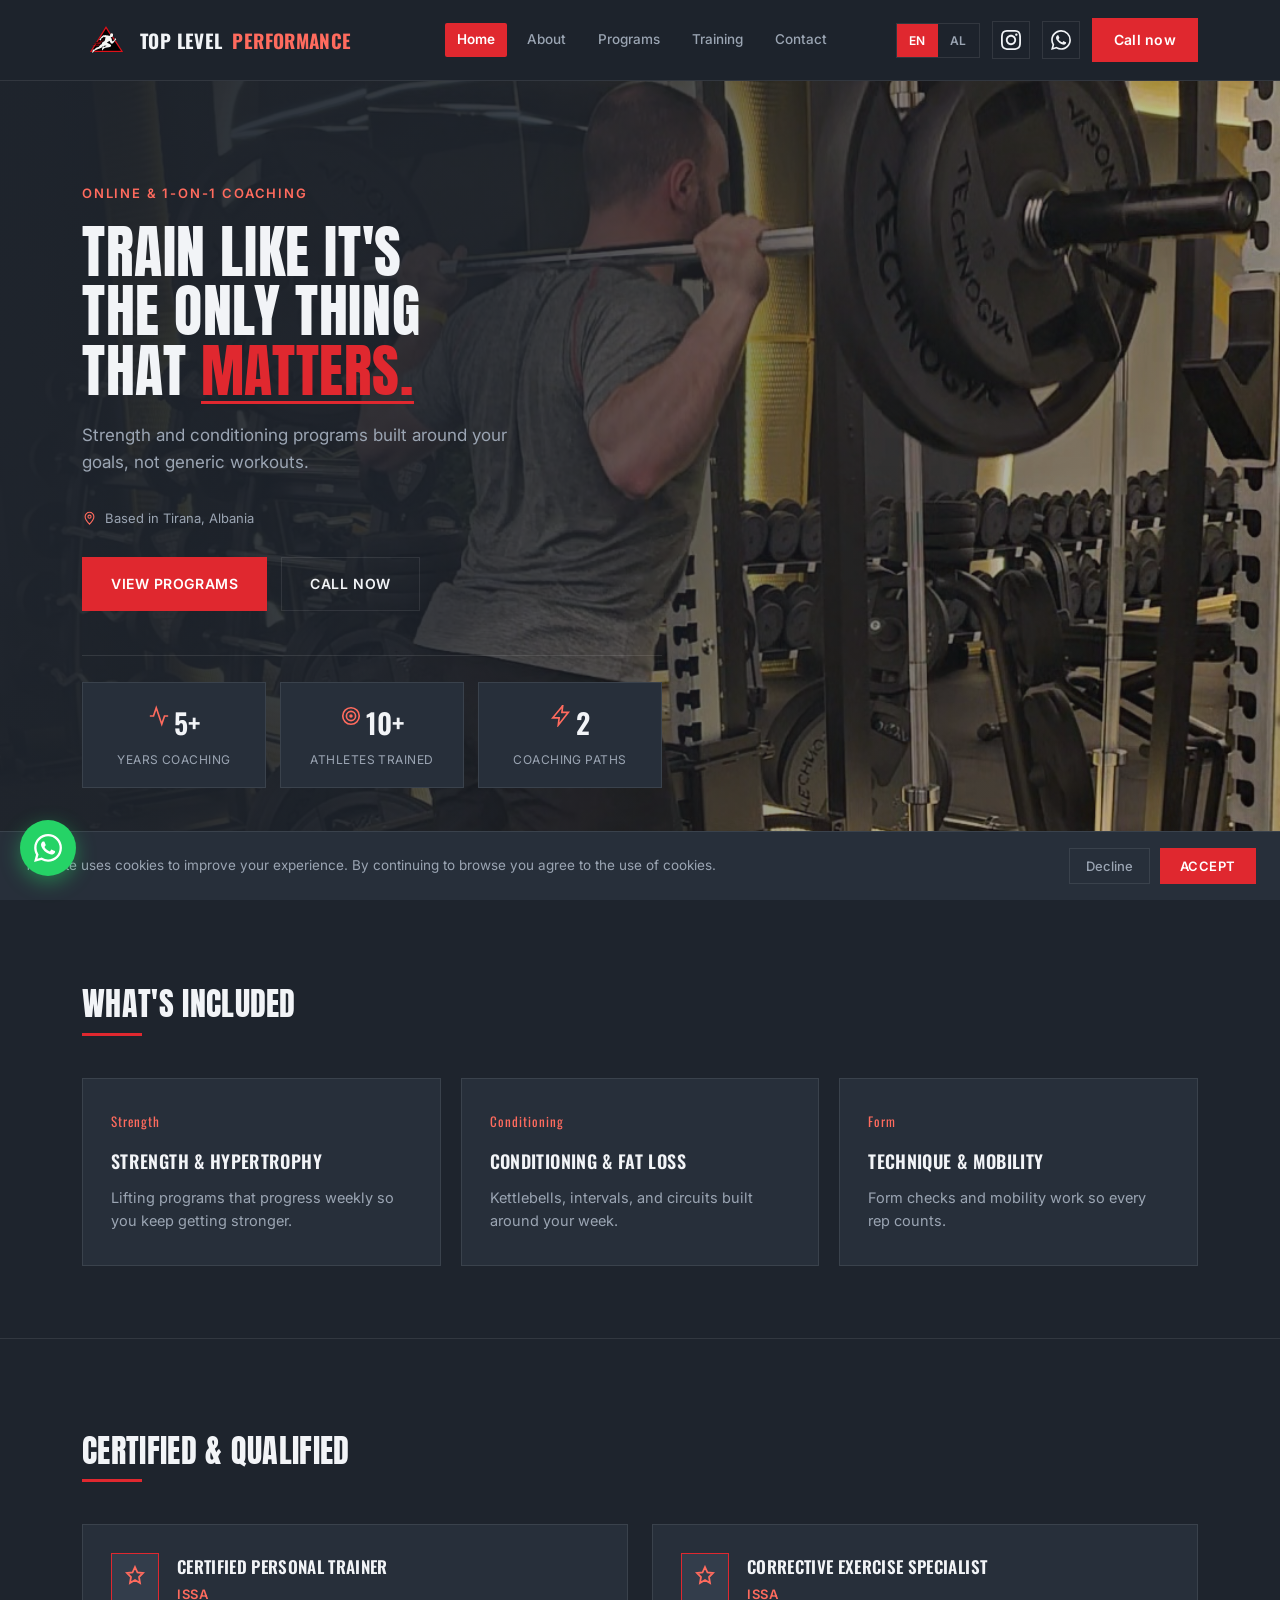
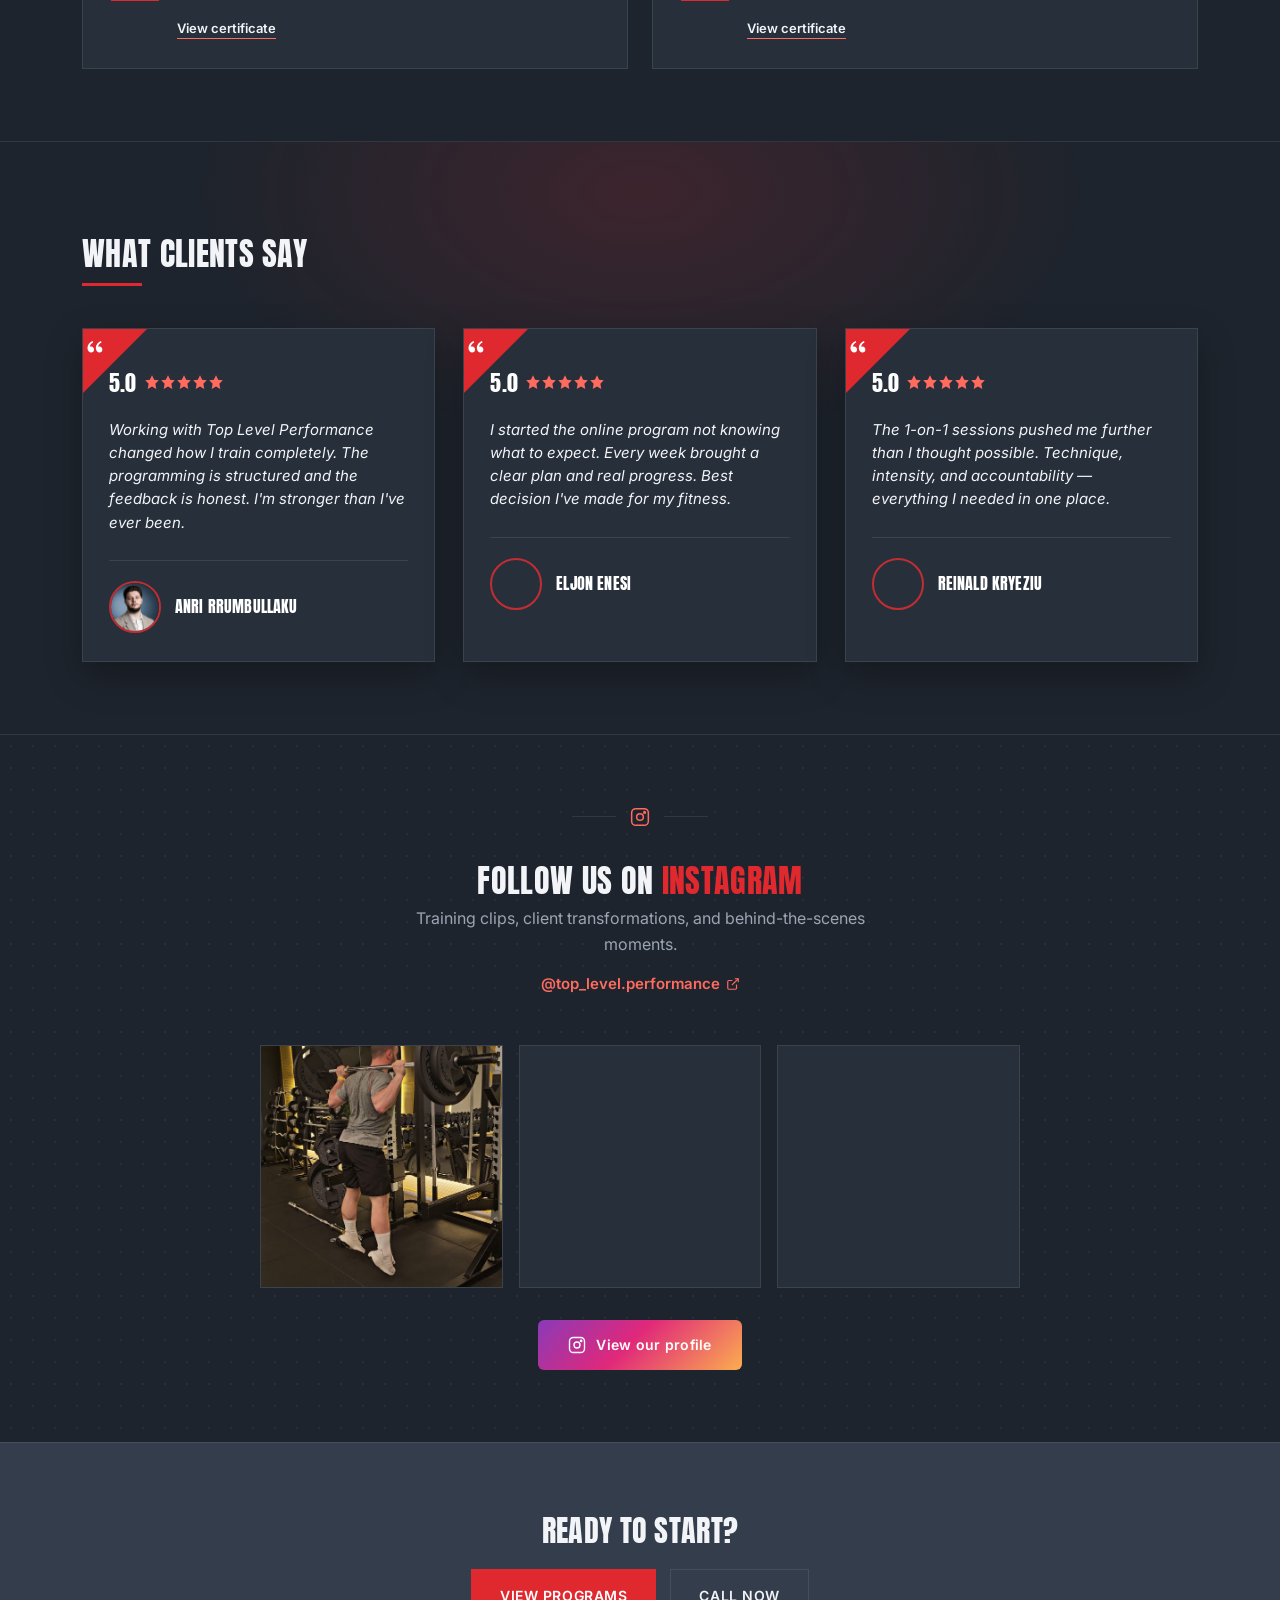
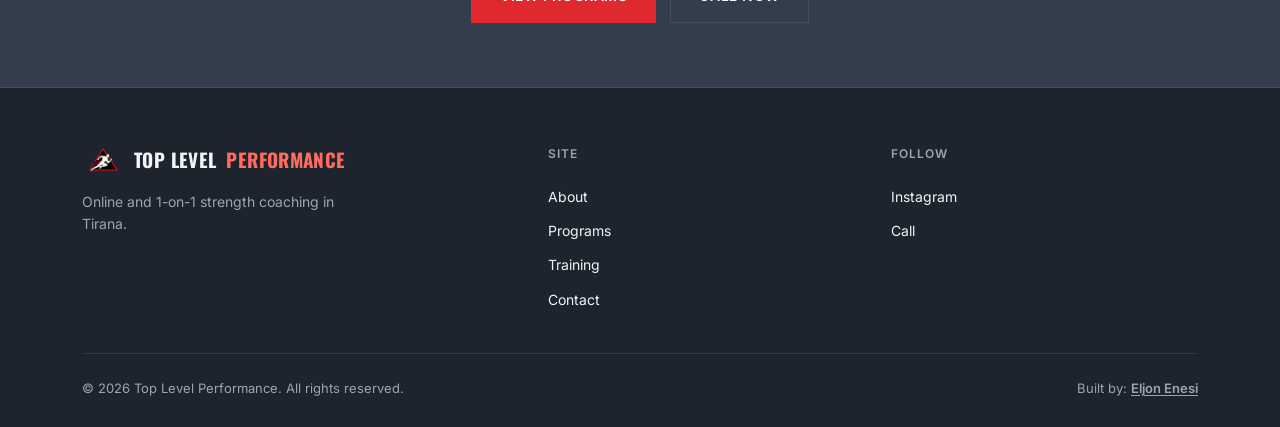
==== index.html @ ef824ea9 "Auto-update copyright year in footer" ====
<!DOCTYPE html>
<html lang="en">
<head>
<meta charset="UTF-8">
<meta name="viewport" content="width=device-width, initial-scale=1.0">
<meta name="theme-color" content="#1E242D">
  <meta name="description" content="Strength and conditioning coaching in Tirana, Albania. Online program from €25/month or 1-on-1 sessions in person.">
  <meta property="og:type" content="website">
  <meta property="og:url" content="https://eljonenesi123.github.io/TopLevelPerformance/">
  <meta property="og:title" content="Top Level Performance | Online & 1-on-1 Coaching — Tirana">
  <meta property="og:description" content="Strength and conditioning coaching in Tirana, Albania. Online program from €25/month or 1-on-1 sessions in person.">
  <meta property="og:image" content="https://eljonenesi123.github.io/TopLevelPerformance/assets/jearti1.jpg">
  <meta property="og:image:width" content="1200">
  <meta property="og:image:height" content="630">
  <meta property="og:site_name" content="Top Level Performance">
  <meta name="twitter:card" content="summary_large_image">
  <meta name="twitter:title" content="Top Level Performance | Online & 1-on-1 Coaching — Tirana">
  <meta name="twitter:description" content="Strength and conditioning coaching in Tirana, Albania. Online program from €25/month or 1-on-1 sessions in person.">
  <meta name="twitter:image" content="https://eljonenesi123.github.io/TopLevelPerformance/assets/jearti1.jpg">
  <link rel="icon" type="image/x-icon" href="assets/favicon.ico">
  <link rel="icon" type="image/png" sizes="32x32" href="assets/favicon-32.png">
  <link rel="icon" type="image/png" sizes="16x16" href="assets/favicon-16.png">
  <link rel="apple-touch-icon" sizes="180x180" href="assets/favicon-180.png">
<link rel="canonical" href="https://eljonenesi123.github.io/TopLevelPerformance/">
<title>Top Level Performance | Online & 1-on-1 Coaching</title>
<link rel="preconnect" href="https://fonts.googleapis.com">
<link rel="preconnect" href="https://fonts.gstatic.com" crossorigin>
<link href="https://fonts.googleapis.com/css2?family=Anton&family=Oswald:wght@400;500;600;700&family=Inter:wght@400;500;600;700&display=swap" rel="stylesheet">
<link rel="stylesheet" href="style.css">
<script type="application/ld+json">
{
  "@context": "https://schema.org",
  "@type": "ProfessionalService",
  "name": "Top Level Performance",
  "image": "https://eljonenesi123.github.io/TopLevelPerformance/assets/logo.png",
  "url": "https://eljonenesi123.github.io/TopLevelPerformance/",
  "telephone": "+355685999779",
  "priceRange": "€€",
  "address": {
    "@type": "PostalAddress",
    "addressLocality": "Tirana",
    "addressCountry": "AL"
  },
  "founder": {
    "@type": "Person",
    "name": "Jeart Kumi",
    "jobTitle": "Certified Personal Trainer"
  },
  "sameAs": [
    "https://www.instagram.com/top_level.performance"
  ]
}
</script>

</head>
<body>

<header>
  <nav>
    <a href="index.html" class="logo"><img src="assets/logo.png" alt="Top Level Performance" class="logo-img" width="120" height="32" decoding="async">TOP LEVEL <span class="sub">PERFORMANCE</span></a>
    <div class="nav-links">
      <a href="index.html" class="active" data-i18n="nav_home">Home</a>
      <a href="about.html" data-i18n="nav_about">About</a>
      <a href="programs.html" data-i18n="nav_programs">Programs</a>
      <a href="training.html" data-i18n="nav_training">Training</a>
      <a href="contact.html" data-i18n="nav_contact">Contact</a>
    </div>
    <div class="nav-actions">
      <div class="lang-switch desktop-only">
        <button class="lang-btn" data-lang="en">EN</button>
        <button class="lang-btn" data-lang="sq">AL</button>
      </div>
      <a href="https://www.instagram.com/top_level.performance?igsh=MTBoMjdkOWFjMjdtZw==" class="icon-btn ig desktop-only" target="_blank" rel="noopener" aria-label="Instagram"><svg viewBox="0 0 24 24" fill="currentColor" width="20" height="20"><path d="M12 2.163c3.204 0 3.584.012 4.85.07 3.252.148 4.771 1.691 4.919 4.919.058 1.265.069 1.645.069 4.849 0 3.205-.012 3.584-.069 4.849-.149 3.225-1.664 4.771-4.919 4.919-1.266.058-1.644.07-4.85.07-3.204 0-3.584-.012-4.849-.07-3.26-.149-4.771-1.699-4.919-4.92-.058-1.265-.07-1.644-.07-4.849 0-3.204.013-3.583.07-4.849.149-3.227 1.664-4.771 4.919-4.919 1.266-.057 1.645-.069 4.849-.069zm0-2.163c-3.259 0-3.667.014-4.947.072-4.358.2-6.78 2.618-6.98 6.98-.059 1.281-.073 1.689-.073 4.948 0 3.259.014 3.668.072 4.948.2 4.358 2.618 6.78 6.98 6.98 1.281.058 1.689.072 4.948.072 3.259 0 3.668-.014 4.948-.072 4.354-.2 6.782-2.618 6.979-6.98.059-1.28.073-1.689.073-4.948 0-3.259-.014-3.667-.072-4.947-.196-4.354-2.617-6.78-6.979-6.98-1.281-.059-1.69-.073-4.949-.073zm0 5.838c-3.403 0-6.162 2.759-6.162 6.162s2.759 6.163 6.162 6.163 6.162-2.759 6.162-6.163c0-3.403-2.759-6.162-6.162-6.162zm0 10.162c-2.209 0-4-1.79-4-4 0-2.209 1.791-4 4-4s4 1.791 4 4c0 2.21-1.791 4-4 4zm6.406-11.845c-.796 0-1.441.645-1.441 1.44s.645 1.44 1.441 1.44c.795 0 1.439-.645 1.439-1.44s-.644-1.44-1.439-1.44z"/></svg></a>
      <a href="https://wa.me/355685999779" class="icon-btn wa desktop-only" target="_blank" rel="noopener" aria-label="WhatsApp"><svg viewBox="0 0 24 24" fill="currentColor" width="20" height="20"><path d="M17.472 14.382c-.297-.149-1.758-.867-2.03-.967-.273-.099-.471-.148-.67.15-.197.297-.767.966-.94 1.164-.173.199-.347.223-.644.075-.297-.15-1.255-.463-2.39-1.475-.883-.788-1.48-1.761-1.653-2.059-.173-.297-.018-.458.13-.606.134-.133.298-.347.446-.52.149-.174.198-.298.298-.497.099-.198.05-.371-.025-.52-.075-.149-.669-1.612-.916-2.207-.242-.579-.487-.5-.669-.51-.173-.008-.371-.01-.57-.01-.198 0-.52.074-.792.372-.272.297-1.04 1.016-1.04 2.479 0 1.462 1.065 2.875 1.213 3.074.149.198 2.096 3.2 5.077 4.487.709.306 1.262.489 1.694.625.712.227 1.36.195 1.871.118.571-.085 1.758-.719 2.006-1.413.248-.694.248-1.289.173-1.413-.074-.124-.272-.198-.57-.347m-5.421 7.403h-.004a9.87 9.87 0 01-5.031-1.378l-.361-.214-3.741.982.998-3.648-.235-.374a9.86 9.86 0 01-1.51-5.26c.001-5.45 4.436-9.884 9.888-9.884 2.64 0 5.122 1.03 6.988 2.898a9.825 9.825 0 012.893 6.994c-.003 5.45-4.437 9.884-9.885 9.884m8.413-18.297A11.815 11.815 0 0012.05 0C5.495 0 .16 5.335.157 11.892c0 2.096.547 4.142 1.588 5.945L.057 24l6.305-1.654a11.882 11.882 0 005.683 1.448h.005c6.554 0 11.89-5.335 11.893-11.893a11.821 11.821 0 00-3.48-8.413z"/></svg></a>
      <a href="tel:+355685999779" class="nav-cta desktop-only" data-i18n="nav_call">Call now</a>
    </div>
    <button class="nav-toggle" aria-label="Open menu"><span></span></button>
  </nav>
  <div class="mobile-menu">
    <a href="index.html" data-i18n="nav_home">Home</a>
    <a href="about.html" data-i18n="nav_about">About</a>
    <a href="programs.html" data-i18n="nav_programs">Programs</a>
    <a href="training.html" data-i18n="nav_training">Training</a>
    <a href="contact.html" data-i18n="nav_contact">Contact</a>
    <div class="lang-switch">
      <button class="lang-btn" data-lang="en">EN</button>
      <button class="lang-btn" data-lang="sq">AL</button>
    </div>
    <div class="icon-row">
      <a href="https://www.instagram.com/top_level.performance?igsh=MTBoMjdkOWFjMjdtZw==" class="icon-btn ig" target="_blank" rel="noopener" aria-label="Instagram"><svg viewBox="0 0 24 24" fill="currentColor" width="20" height="20"><path d="M12 2.163c3.204 0 3.584.012 4.85.07 3.252.148 4.771 1.691 4.919 4.919.058 1.265.069 1.645.069 4.849 0 3.205-.012 3.584-.069 4.849-.149 3.225-1.664 4.771-4.919 4.919-1.266.058-1.644.07-4.85.07-3.204 0-3.584-.012-4.849-.07-3.26-.149-4.771-1.699-4.919-4.92-.058-1.265-.07-1.644-.07-4.849 0-3.204.013-3.583.07-4.849.149-3.227 1.664-4.771 4.919-4.919 1.266-.057 1.645-.069 4.849-.069zm0-2.163c-3.259 0-3.667.014-4.947.072-4.358.2-6.78 2.618-6.98 6.98-.059 1.281-.073 1.689-.073 4.948 0 3.259.014 3.668.072 4.948.2 4.358 2.618 6.78 6.98 6.98 1.281.058 1.689.072 4.948.072 3.259 0 3.668-.014 4.948-.072 4.354-.2 6.782-2.618 6.979-6.98.059-1.28.073-1.689.073-4.948 0-3.259-.014-3.667-.072-4.947-.196-4.354-2.617-6.78-6.979-6.98-1.281-.059-1.69-.073-4.949-.073zm0 5.838c-3.403 0-6.162 2.759-6.162 6.162s2.759 6.163 6.162 6.163 6.162-2.759 6.162-6.163c0-3.403-2.759-6.162-6.162-6.162zm0 10.162c-2.209 0-4-1.79-4-4 0-2.209 1.791-4 4-4s4 1.791 4 4c0 2.21-1.791 4-4 4zm6.406-11.845c-.796 0-1.441.645-1.441 1.44s.645 1.44 1.441 1.44c.795 0 1.439-.645 1.439-1.44s-.644-1.44-1.439-1.44z"/></svg></a>
      <a href="https://wa.me/355685999779" class="icon-btn wa" target="_blank" rel="noopener" aria-label="WhatsApp"><svg viewBox="0 0 24 24" fill="currentColor" width="20" height="20"><path d="M17.472 14.382c-.297-.149-1.758-.867-2.03-.967-.273-.099-.471-.148-.67.15-.197.297-.767.966-.94 1.164-.173.199-.347.223-.644.075-.297-.15-1.255-.463-2.39-1.475-.883-.788-1.48-1.761-1.653-2.059-.173-.297-.018-.458.13-.606.134-.133.298-.347.446-.52.149-.174.198-.298.298-.497.099-.198.05-.371-.025-.52-.075-.149-.669-1.612-.916-2.207-.242-.579-.487-.5-.669-.51-.173-.008-.371-.01-.57-.01-.198 0-.52.074-.792.372-.272.297-1.04 1.016-1.04 2.479 0 1.462 1.065 2.875 1.213 3.074.149.198 2.096 3.2 5.077 4.487.709.306 1.262.489 1.694.625.712.227 1.36.195 1.871.118.571-.085 1.758-.719 2.006-1.413.248-.694.248-1.289.173-1.413-.074-.124-.272-.198-.57-.347m-5.421 7.403h-.004a9.87 9.87 0 01-5.031-1.378l-.361-.214-3.741.982.998-3.648-.235-.374a9.86 9.86 0 01-1.51-5.26c.001-5.45 4.436-9.884 9.888-9.884 2.64 0 5.122 1.03 6.988 2.898a9.825 9.825 0 012.893 6.994c-.003 5.45-4.437 9.884-9.885 9.884m8.413-18.297A11.815 11.815 0 0012.05 0C5.495 0 .16 5.335.157 11.892c0 2.096.547 4.142 1.588 5.945L.057 24l6.305-1.654a11.882 11.882 0 005.683 1.448h.005c6.554 0 11.89-5.335 11.893-11.893a11.821 11.821 0 00-3.48-8.413z"/></svg></a>
    </div>
    <a href="tel:+355685999779" class="nav-cta" data-i18n="nav_call">Call now</a>
  </div>
</header>

<section class="hero">
  <div class="hero-bg">
    <video class="hero-video active" muted playsinline webkit-playsinline="true" disablepictureinpicture disableremoteplayback preload="auto" poster="assets/jearti1.jpg" data-src="assets/ushtrim1.mp4" aria-hidden="true"></video>
    <video class="hero-video" muted playsinline webkit-playsinline="true" disablepictureinpicture disableremoteplayback preload="none" data-src="assets/ushtrim2.mp4" aria-hidden="true"></video>
    <video class="hero-video" muted playsinline webkit-playsinline="true" disablepictureinpicture disableremoteplayback preload="none" data-src="assets/ushtrim3.mp4" aria-hidden="true"></video>
    <img src="assets/jearti1.jpg" alt="Trainer performing a back squat under the bar" class="hero-fallback" fetchpriority="high" decoding="async">
  </div>
  <div class="hero-grid">
    <div class="hero-copy">
      <span class="eyebrow" data-i18n="hero_eyebrow">Online & 1-on-1 coaching</span>
      <h1 data-i18n-html="hero_h1">Train like it's<br>the only thing<br>that <span class="accent" id="hero-accent">matters.</span></h1>
      <p data-i18n="hero_p">Strength and conditioning programs built around your goals, not generic workouts.</p>
      <div class="hero-location">
        <svg viewBox="0 0 24 24" fill="none" stroke="currentColor" stroke-width="1.8"><path d="M12 21s7-7.5 7-12a7 7 0 1 0-14 0c0 4.5 7 12 7 12z"/><circle cx="12" cy="9" r="2.5"/></svg>
        <span data-i18n="hero_location">Based in Tirana, Albania</span>
      </div>
      <div class="hero-actions">
        <a href="programs.html" class="btn-primary" data-i18n="btn_view_programs">View programs</a>
        <a href="tel:+355685999779" class="btn-ghost" data-i18n="btn_call_now">Call now</a>
      </div>
      <div class="hero-stats">
        <div>
          <svg class="stat-icon" viewBox="0 0 24 24" fill="none" stroke="currentColor" stroke-width="1.8"><polyline points="22 12 18 12 15 21 9 3 6 12 2 12"/></svg>
          <div class="stat-num" data-count="5" data-suffix="+">5+</div>
          <div class="stat-label" data-i18n="stat_years">Years coaching</div>
        </div>
        <div>
          <svg class="stat-icon" viewBox="0 0 24 24" fill="none" stroke="currentColor" stroke-width="1.8"><circle cx="12" cy="12" r="9"/><circle cx="12" cy="12" r="5"/><circle cx="12" cy="12" r="1"/></svg>
          <div class="stat-num" data-count="10" data-suffix="+">10+</div>
          <div class="stat-label" data-i18n="stat_athletes">Athletes trained</div>
        </div>
        <div>
          <svg class="stat-icon" viewBox="0 0 24 24" fill="none" stroke="currentColor" stroke-width="1.8"><path d="M13 2L3 14h7l-1 8 11-14h-7l1-8z"/></svg>
          <div class="stat-num" data-count="2" data-suffix="">2</div>
          <div class="stat-label" data-i18n="stat_paths">Coaching paths</div>
        </div>
      </div>
    </div>
  </div>
</section>

<section class="section border-top">
  <div class="wrap">
    <div class="section-head reveal">
      <h2 data-i18n="services_h2">What's included</h2>
    </div>
    <div class="services-grid reveal-stagger">
      <div class="service-card">
        <div class="service-index" data-i18n="svc1_index">Strength</div>
        <h3 data-i18n="svc1_h3">Strength &amp; hypertrophy</h3>
        <p data-i18n="svc1_p">Lifting programs that progress weekly so you keep getting stronger.</p>
      </div>
      <div class="service-card">
        <div class="service-index" data-i18n="svc2_index">Conditioning</div>
        <h3 data-i18n="svc2_h3">Conditioning &amp; fat loss</h3>
        <p data-i18n="svc2_p">Kettlebells, intervals, and circuits built around your week.</p>
      </div>
      <div class="service-card">
        <div class="service-index" data-i18n="svc3_index">Form</div>
        <h3 data-i18n="svc3_h3">Technique &amp; mobility</h3>
        <p data-i18n="svc3_p">Form checks and mobility work so every rep counts.</p>
      </div>
    </div>
  </div>
</section>

<section class="section border-top">
  <div class="wrap">
    <div class="section-head reveal">
      <h2 data-i18n="certs_h2">Certified &amp; qualified</h2>
    </div>
    <div class="certs-grid reveal-stagger">
      <div class="cert-card">
        <div class="cert-badge"><svg viewBox="0 0 24 24" fill="none" stroke="currentColor" stroke-width="1.8"><path d="M12 2l2.5 5.5L20 8l-4 4 1 6-5-3-5 3 1-6-4-4 5.5-.5L12 2z"/></svg></div>
        <div class="cert-body">
          <h3 data-i18n="cert1_h3">Certified Personal Trainer</h3>
          <div class="cert-issuer">ISSA</div>
          <a href="assets/certificates/certificate2.pdf" target="_blank" class="cert-link" data-i18n="cert_link">View certificate</a>
        </div>
      </div>
      <div class="cert-card">
        <div class="cert-badge"><svg viewBox="0 0 24 24" fill="none" stroke="currentColor" stroke-width="1.8"><path d="M12 2l2.5 5.5L20 8l-4 4 1 6-5-3-5 3 1-6-4-4 5.5-.5L12 2z"/></svg></div>
        <div class="cert-body">
          <h3 data-i18n="cert2_h3">Corrective Exercise Specialist</h3>
          <div class="cert-issuer">ISSA</div>
          <a href="assets/certificates/certificate1.pdf" target="_blank" class="cert-link" data-i18n="cert_link">View certificate</a>
        </div>
      </div>
    </div>
  </div>
</section>

<section class="section border-top testimonials-section">
  <div class="wrap">
    <div class="section-head reveal">
      <h2 data-i18n="testimonials_h2">What clients say</h2>
    </div>
    <div class="testimonials-grid reveal-stagger">
      <div class="testimonial-card">
        <div class="testimonial-ribbon"><svg viewBox="0 0 24 24" fill="currentColor"><path d="M4.583 17.321C3.553 16.227 3 15 3 13.011c0-3.5 2.457-6.637 6.03-8.188l.893 1.378c-3.335 1.804-3.987 4.145-4.247 5.621.537-.278 1.24-.375 1.929-.311 1.804.167 3.226 1.648 3.226 3.489a3.5 3.5 0 01-3.5 3.5c-1.073 0-2.099-.49-2.748-1.179zm10 0C13.553 16.227 13 15 13 13.011c0-3.5 2.457-6.637 6.03-8.188l.893 1.378c-3.335 1.804-3.987 4.145-4.247 5.621.537-.278 1.24-.375 1.929-.311 1.804.167 3.226 1.648 3.226 3.489a3.5 3.5 0 01-3.5 3.5c-1.073 0-2.099-.49-2.748-1.179z"/></svg></div>
        <div class="testimonial-rating">
          <span class="score">5.0</span>
          <div class="testimonial-stars">
          <svg viewBox="0 0 24 24" fill="currentColor"><path d="M12 .587l3.668 7.431L23.6 9.17l-5.8 5.653L19.335 24 12 19.897 4.665 24l1.535-9.176L.4 9.17l7.932-1.152z"/></svg>
          <svg viewBox="0 0 24 24" fill="currentColor"><path d="M12 .587l3.668 7.431L23.6 9.17l-5.8 5.653L19.335 24 12 19.897 4.665 24l1.535-9.176L.4 9.17l7.932-1.152z"/></svg>
          <svg viewBox="0 0 24 24" fill="currentColor"><path d="M12 .587l3.668 7.431L23.6 9.17l-5.8 5.653L19.335 24 12 19.897 4.665 24l1.535-9.176L.4 9.17l7.932-1.152z"/></svg>
          <svg viewBox="0 0 24 24" fill="currentColor"><path d="M12 .587l3.668 7.431L23.6 9.17l-5.8 5.653L19.335 24 12 19.897 4.665 24l1.535-9.176L.4 9.17l7.932-1.152z"/></svg>
          <svg viewBox="0 0 24 24" fill="currentColor"><path d="M12 .587l3.668 7.431L23.6 9.17l-5.8 5.653L19.335 24 12 19.897 4.665 24l1.535-9.176L.4 9.17l7.932-1.152z"/></svg>
        </div>
        </div>
        <p class="testimonial-quote" data-i18n="test1_quote">Working with Top Level Performance changed how I train completely. The programming is structured and the feedback is honest. I'm stronger than I've ever been.</p>
        <div class="testimonial-footer">
          <img src="assets/anri.jpg" alt="Anri Rrumbullaku" class="testimonial-avatar" style="object-position:center 25%;" loading="lazy" decoding="async">
          <div class="testimonial-name">Anri Rrumbullaku</div>
        </div>
      </div>
      <div class="testimonial-card">
        <div class="testimonial-ribbon"><svg viewBox="0 0 24 24" fill="currentColor"><path d="M4.583 17.321C3.553 16.227 3 15 3 13.011c0-3.5 2.457-6.637 6.03-8.188l.893 1.378c-3.335 1.804-3.987 4.145-4.247 5.621.537-.278 1.24-.375 1.929-.311 1.804.167 3.226 1.648 3.226 3.489a3.5 3.5 0 01-3.5 3.5c-1.073 0-2.099-.49-2.748-1.179zm10 0C13.553 16.227 13 15 13 13.011c0-3.5 2.457-6.637 6.03-8.188l.893 1.378c-3.335 1.804-3.987 4.145-4.247 5.621.537-.278 1.24-.375 1.929-.311 1.804.167 3.226 1.648 3.226 3.489a3.5 3.5 0 01-3.5 3.5c-1.073 0-2.099-.49-2.748-1.179z"/></svg></div>
        <div class="testimonial-rating">
          <span class="score">5.0</span>
          <div class="testimonial-stars">
          <svg viewBox="0 0 24 24" fill="currentColor"><path d="M12 .587l3.668 7.431L23.6 9.17l-5.8 5.653L19.335 24 12 19.897 4.665 24l1.535-9.176L.4 9.17l7.932-1.152z"/></svg>
          <svg viewBox="0 0 24 24" fill="currentColor"><path d="M12 .587l3.668 7.431L23.6 9.17l-5.8 5.653L19.335 24 12 19.897 4.665 24l1.535-9.176L.4 9.17l7.932-1.152z"/></svg>
          <svg viewBox="0 0 24 24" fill="currentColor"><path d="M12 .587l3.668 7.431L23.6 9.17l-5.8 5.653L19.335 24 12 19.897 4.665 24l1.535-9.176L.4 9.17l7.932-1.152z"/></svg>
          <svg viewBox="0 0 24 24" fill="currentColor"><path d="M12 .587l3.668 7.431L23.6 9.17l-5.8 5.653L19.335 24 12 19.897 4.665 24l1.535-9.176L.4 9.17l7.932-1.152z"/></svg>
          <svg viewBox="0 0 24 24" fill="currentColor"><path d="M12 .587l3.668 7.431L23.6 9.17l-5.8 5.653L19.335 24 12 19.897 4.665 24l1.535-9.176L.4 9.17l7.932-1.152z"/></svg>
        </div>
        </div>
        <p class="testimonial-quote" data-i18n="test2_quote">I started the online program not knowing what to expect. Every week brought a clear plan and real progress. Best decision I've made for my fitness.</p>
        <div class="testimonial-footer">
          <img src="assets/eljon.jpg" alt="Eljon Enesi" class="testimonial-avatar" loading="lazy" decoding="async">
          <div class="testimonial-name">Eljon Enesi</div>
        </div>
      </div>
      <div class="testimonial-card">
        <div class="testimonial-ribbon"><svg viewBox="0 0 24 24" fill="currentColor"><path d="M4.583 17.321C3.553 16.227 3 15 3 13.011c0-3.5 2.457-6.637 6.03-8.188l.893 1.378c-3.335 1.804-3.987 4.145-4.247 5.621.537-.278 1.24-.375 1.929-.311 1.804.167 3.226 1.648 3.226 3.489a3.5 3.5 0 01-3.5 3.5c-1.073 0-2.099-.49-2.748-1.179zm10 0C13.553 16.227 13 15 13 13.011c0-3.5 2.457-6.637 6.03-8.188l.893 1.378c-3.335 1.804-3.987 4.145-4.247 5.621.537-.278 1.24-.375 1.929-.311 1.804.167 3.226 1.648 3.226 3.489a3.5 3.5 0 01-3.5 3.5c-1.073 0-2.099-.49-2.748-1.179z"/></svg></div>
        <div class="testimonial-rating">
          <span class="score">5.0</span>
          <div class="testimonial-stars">
          <svg viewBox="0 0 24 24" fill="currentColor"><path d="M12 .587l3.668 7.431L23.6 9.17l-5.8 5.653L19.335 24 12 19.897 4.665 24l1.535-9.176L.4 9.17l7.932-1.152z"/></svg>
          <svg viewBox="0 0 24 24" fill="currentColor"><path d="M12 .587l3.668 7.431L23.6 9.17l-5.8 5.653L19.335 24 12 19.897 4.665 24l1.535-9.176L.4 9.17l7.932-1.152z"/></svg>
          <svg viewBox="0 0 24 24" fill="currentColor"><path d="M12 .587l3.668 7.431L23.6 9.17l-5.8 5.653L19.335 24 12 19.897 4.665 24l1.535-9.176L.4 9.17l7.932-1.152z"/></svg>
          <svg viewBox="0 0 24 24" fill="currentColor"><path d="M12 .587l3.668 7.431L23.6 9.17l-5.8 5.653L19.335 24 12 19.897 4.665 24l1.535-9.176L.4 9.17l7.932-1.152z"/></svg>
          <svg viewBox="0 0 24 24" fill="currentColor"><path d="M12 .587l3.668 7.431L23.6 9.17l-5.8 5.653L19.335 24 12 19.897 4.665 24l1.535-9.176L.4 9.17l7.932-1.152z"/></svg>
        </div>
        </div>
        <p class="testimonial-quote" data-i18n="test3_quote">The 1-on-1 sessions pushed me further than I thought possible. Technique, intensity, and accountability — everything I needed in one place.</p>
        <div class="testimonial-footer">
          <img src="assets/rei.jpg" alt="Reinald Kryeziu" class="testimonial-avatar" style="object-position:center 20%;" loading="lazy" decoding="async">
          <div class="testimonial-name">Reinald Kryeziu</div>
        </div>
      </div>
    </div>
  </div>
</section>

<section class="section border-top instagram-section">
  <div class="wrap">
    <div class="section-head reveal insta-head">
      <div class="insta-divider">
        <span class="insta-line"></span>
        <svg viewBox="0 0 24 24" fill="none" stroke="currentColor" stroke-width="1.8"><rect x="2" y="2" width="20" height="20" rx="5"/><circle cx="12" cy="12" r="4"/><circle cx="17.5" cy="6.5" r="1"/></svg>
        <span class="insta-line"></span>
      </div>
      <h2 data-i18n-html="instagram_h2">Follow us on <span class="accent-text">Instagram</span></h2>
      <p data-i18n="instagram_p">See training clips, transformations, and behind-the-scenes moments. Join the community!</p>
      <a href="https://www.instagram.com/top_level.performance?igsh=MTBoMjdkOWFjMjdtZw==" target="_blank" rel="noopener" class="insta-handle">
        @top_level.performance
        <svg viewBox="0 0 24 24" fill="none" stroke="currentColor" stroke-width="2"><path d="M18 13v6a2 2 0 0 1-2 2H5a2 2 0 0 1-2-2V8a2 2 0 0 1 2-2h6"/><path d="M15 3h6v6"/><path d="M10 14 21 3"/></svg>
      </a>
    </div>

    <div class="insta-gallery reveal-stagger">
      <!--
        SWAP THESE 6 PHOTOS: download your favorite posts from Instagram
        (open a post → the ⋯ menu → save/download, or just screenshot and crop)
        and replace the src= paths below with your own files in the assets folder.
        Each tile links out to your Instagram profile.
      -->
      <a class="insta-tile" href="https://www.instagram.com/top_level.performance?igsh=MTBoMjdkOWFjMjdtZw==" target="_blank" rel="noopener">
        <img src="assets/jearti1.jpg" alt="Top Level Performance on Instagram" loading="lazy" decoding="async">
        <span class="insta-tile-icon"><svg viewBox="0 0 24 24" fill="none" stroke="currentColor" stroke-width="1.8"><rect x="2" y="2" width="20" height="20" rx="5"/><circle cx="12" cy="12" r="4"/><circle cx="17.5" cy="6.5" r="1"/></svg></span>
      </a>
      <a class="insta-tile" href="https://www.instagram.com/top_level.performance?igsh=MTBoMjdkOWFjMjdtZw==" target="_blank" rel="noopener">
        <img src="assets/jearti2.jpg" alt="Top Level Performance on Instagram" loading="lazy" decoding="async">
        <span class="insta-tile-icon"><svg viewBox="0 0 24 24" fill="none" stroke="currentColor" stroke-width="1.8"><rect x="2" y="2" width="20" height="20" rx="5"/><circle cx="12" cy="12" r="4"/><circle cx="17.5" cy="6.5" r="1"/></svg></span>
      </a>
      <a class="insta-tile" href="https://www.instagram.com/top_level.performance?igsh=MTBoMjdkOWFjMjdtZw==" target="_blank" rel="noopener">
        <img src="assets/jearti3.jpg" alt="Top Level Performance on Instagram" loading="lazy" decoding="async">
        <span class="insta-tile-icon"><svg viewBox="0 0 24 24" fill="none" stroke="currentColor" stroke-width="1.8"><rect x="2" y="2" width="20" height="20" rx="5"/><circle cx="12" cy="12" r="4"/><circle cx="17.5" cy="6.5" r="1"/></svg></span>
      </a>
    </div>

    <div class="insta-cta-wrap">
      <a href="https://www.instagram.com/top_level.performance?igsh=MTBoMjdkOWFjMjdtZw==" target="_blank" rel="noopener" class="insta-cta-btn">
        <svg viewBox="0 0 24 24" fill="none" stroke="currentColor" stroke-width="1.8"><rect x="2" y="2" width="20" height="20" rx="5"/><circle cx="12" cy="12" r="4"/><circle cx="17.5" cy="6.5" r="1"/></svg>
        <span data-i18n="btn_view_profile">View our profile</span>
      </a>
    </div>
  </div>
</section>

<section class="cta-band reveal">
  <div class="wrap">
    <h2 data-i18n="cta_ready">Ready to start?</h2>
    <div class="cta-actions">
      <a href="programs.html" class="btn-primary" data-i18n="btn_view_programs">View programs</a>
      <a href="tel:+355685999779" class="btn-ghost" data-i18n="btn_call_now">Call now</a>
    </div>
  </div>
</section>

<footer>
  <div class="wrap">
    <div class="footer-top">
      <div>
        <div class="logo"><img src="assets/logo.png" alt="Top Level Performance" class="logo-img" width="120" height="30" loading="lazy" decoding="async">TOP LEVEL <span class="sub">PERFORMANCE</span></div>
        <p data-i18n="footer_tagline">Online and 1-on-1 strength coaching.</p>
      </div>
      <div class="footer-col">
        <h4 data-i18n="footer_site">Site</h4>
        <a href="about.html" data-i18n="nav_about">About</a>
        <a href="programs.html" data-i18n="nav_programs">Programs</a>
        <a href="training.html" data-i18n="nav_training">Training</a>
        <a href="contact.html" data-i18n="nav_contact">Contact</a>
      </div>
      <div class="footer-col">
        <h4 data-i18n="footer_follow">Follow</h4>
        <a href="https://www.instagram.com/top_level.performance?igsh=MTBoMjdkOWFjMjdtZw==" target="_blank" rel="noopener">Instagram</a>
        <a href="tel:+355685999779" data-i18n="footer_call">Call</a>
      </div>
    </div>
    <div class="footer-bottom">
      <span>© <span id="copyright-year">2026</span> Top Level Performance. All rights reserved.</span>
      <span class="footer-credit">Built by: <a href="https://www.linkedin.com/in/eljonenesi/" target="_blank" rel="noopener">Eljon Enesi</a></span>
    </div>
  </div>
</footer>

<div class="cookie-banner" id="cookie-banner">
  <p>This site uses cookies to improve your experience. By continuing to browse you agree to the use of cookies.</p>
  <div class="cookie-actions">
    <button class="cookie-decline" id="cookie-decline">Decline</button>
    <button class="cookie-accept" id="cookie-accept">Accept</button>
  </div>
</div>
<div class="wa-float" id="wa-float">
  <div class="wa-bubble" id="wa-bubble">
    <button class="wa-bubble-close" id="wa-bubble-close" aria-label="Close">×</button>
    <div class="wa-bubble-header">
      <div class="wa-bubble-avatar"><img src="assets/logo.png" alt="Top Level Performance"></div>
      <div>
        <div class="wa-bubble-name">Top Level Performance</div>
        <div class="wa-bubble-sub" data-i18n="wa_greeting">Hi! Need help? Message me on WhatsApp.</div>
      </div>
    </div>
    <a href="https://wa.me/355685999779" target="_blank" rel="noopener" class="wa-bubble-cta"><svg viewBox="0 0 24 24" fill="currentColor"><path d="M17.472 14.382c-.297-.149-1.758-.867-2.03-.967-.273-.099-.471-.148-.67.15-.197.297-.767.966-.94 1.164-.173.199-.347.223-.644.075-.297-.15-1.255-.463-2.39-1.475-.883-.788-1.48-1.761-1.653-2.059-.173-.297-.018-.458.13-.606.134-.133.298-.347.446-.52.149-.174.198-.298.298-.497.099-.198.05-.371-.025-.52-.075-.149-.669-1.612-.916-2.207-.242-.579-.487-.5-.669-.51-.173-.008-.371-.01-.57-.01-.198 0-.52.074-.792.372-.272.297-1.04 1.016-1.04 2.479 0 1.462 1.065 2.875 1.213 3.074.149.198 2.096 3.2 5.077 4.487.709.306 1.262.489 1.694.625.712.227 1.36.195 1.871.118.571-.085 1.758-.719 2.006-1.413.248-.694.248-1.289.173-1.413-.074-.124-.272-.198-.57-.347"/></svg><span data-i18n="wa_cta">Message on WhatsApp</span></a>
  </div>
  <a href="https://wa.me/355685999779" target="_blank" rel="noopener" class="wa-fab" aria-label="WhatsApp">
    <svg viewBox="0 0 24 24" fill="currentColor"><path d="M17.472 14.382c-.297-.149-1.758-.867-2.03-.967-.273-.099-.471-.148-.67.15-.197.297-.767.966-.94 1.164-.173.199-.347.223-.644.075-.297-.15-1.255-.463-2.39-1.475-.883-.788-1.48-1.761-1.653-2.059-.173-.297-.018-.458.13-.606.134-.133.298-.347.446-.52.149-.174.198-.298.298-.497.099-.198.05-.371-.025-.52-.075-.149-.669-1.612-.916-2.207-.242-.579-.487-.5-.669-.51-.173-.008-.371-.01-.57-.01-.198 0-.52.074-.792.372-.272.297-1.04 1.016-1.04 2.479 0 1.462 1.065 2.875 1.213 3.074.149.198 2.096 3.2 5.077 4.487.709.306 1.262.489 1.694.625.712.227 1.36.195 1.871.118.571-.085 1.758-.719 2.006-1.413.248-.694.248-1.289.173-1.413-.074-.124-.272-.198-.57-.347m-5.421 7.403h-.004a9.87 9.87 0 01-5.031-1.378l-.361-.214-3.741.982.998-3.648-.235-.374a9.86 9.86 0 01-1.51-5.26c.001-5.45 4.436-9.884 9.888-9.884 2.64 0 5.122 1.03 6.988 2.898a9.825 9.825 0 012.893 6.994c-.003 5.45-4.437 9.884-9.885 9.884m8.413-18.297A11.815 11.815 0 0012.05 0C5.495 0 .16 5.335.157 11.892c0 2.096.547 4.142 1.588 5.945L.057 24l6.305-1.654a11.882 11.882 0 005.683 1.448h.005c6.554 0 11.89-5.335 11.893-11.893a11.821 11.821 0 00-3.48-8.413z"/></svg>
  </a>
</div>
<button id="scroll-top" class="scroll-top" aria-label="Scroll to top"><svg viewBox="0 0 24 24" fill="none" stroke="currentColor" stroke-width="2" width="18" height="18"><path d="M18 15l-6-6-6 6" stroke-linecap="round" stroke-linejoin="round"/></svg></button>
<script src="script.js"></script>
</body>
</html>
---- style.css ----
:root{
  --bg: #1E242D;
  --surface: #272F3A;
  --surface-2: #333D4B;
  --line: rgba(255,255,255,0.09);
  --blue: #E0282F;
  --blue-light: #FF6B5E;
  --text: #F2F4F7;
  --muted: #9BA5B3;
}
*{margin:0;padding:0;box-sizing:border-box;}
html{-webkit-text-size-adjust:100%;}
html{overflow-x:hidden;}
body{
  background:var(--bg);
  color:var(--text);
  font-family:'Inter',sans-serif;
  line-height:1.6;
  -webkit-font-smoothing:antialiased;
  -webkit-tap-highlight-color:transparent;
}
a,button{touch-action:manipulation;}

/* Branded keyboard focus state (mouse/touch clicks stay clean) */
a:focus-visible,
button:focus-visible,
input:focus-visible,
select:focus-visible,
textarea:focus-visible{
  outline:2px solid var(--blue-light);
  outline-offset:2px;
  border-radius:1px;
}
.form-field input:focus-visible,
.form-field select:focus-visible,
.form-field textarea:focus-visible{
  outline:none;
  border-color:var(--blue-light);
  box-shadow:0 0 0 3px rgba(255,107,94,0.25);
}
h1,h2,.display{
  font-family:'Anton',sans-serif;
  text-transform:uppercase;
  letter-spacing:0.01em;
  font-weight:400;
}
h3{
  font-family:'Oswald',sans-serif;
  text-transform:uppercase;
  letter-spacing:0.02em;
  font-weight:600;
}
a{color:inherit;text-decoration:none;}
img{display:block;max-width:100%;}
ul{list-style:none;}
.wrap{max-width:1180px;margin:0 auto;padding:0 32px;}
.eyebrow{
  font-family:'Inter',sans-serif;
  font-size:13px;
  font-weight:600;
  letter-spacing:0.14em;
  text-transform:uppercase;
  color:var(--blue-light);
}

/* ===== NAV ===== */
header{
  position:sticky;top:0;z-index:50;
  background:rgba(30,36,45,0.92);
  backdrop-filter:blur(10px);
  -webkit-backdrop-filter:blur(10px);
  border-bottom:1px solid var(--line);
}
nav{
  display:flex;align-items:center;justify-content:space-between;
  padding:18px 32px;
  max-width:1180px;margin:0 auto;
  position:relative;
}
.logo{
  font-family:'Oswald',sans-serif;
  font-weight:700;
  font-size:19px;
  letter-spacing:0.02em;
  text-transform:uppercase;
  display:flex;
  align-items:center;
  gap:10px;
  white-space:nowrap;
  flex-shrink:1;
  min-width:0;
  overflow:hidden;
}
.logo-img{
  height:clamp(24px, 6.5vw, 32px);
  width:auto;
  display:block;
  flex-shrink:0;
}
.footer-top .logo-img{height:28px;}
.logo .mark{
  width:9px;height:22px;
  background:var(--blue);
  transform:skewX(-12deg);
  display:inline-block;
  flex-shrink:0;
}
.logo .sub{color:var(--blue-light);}
.nav-links{display:flex;align-items:center;gap:8px;font-size:13.5px;font-weight:500;margin-left:36px;}
.nav-links a{
  color:var(--muted);
  transition:color .2s, background .2s;
  position:relative;
  padding:6px 12px;
  white-space:nowrap;
  border-radius:2px;
}
.nav-links a:hover{color:var(--text);}
.nav-links a.active{
  color:#fff;
  font-weight:600;
  background:var(--blue);
}
.nav-links a.active:hover{background:#B91F25;color:#fff;}
.nav-cta{
  background:var(--blue);
  color:#fff;
  padding:11px 22px;
  font-size:14px;
  font-weight:600;
  letter-spacing:0.02em;
  white-space:nowrap;
}
.nav-cta:hover{background:#B91F25;}
@media (prefers-reduced-motion: no-preference){
  .nav-cta{animation:ctaPulse 2.5s ease-out 2s 3;}
}
.nav-cta-outline{
  background:transparent;
  color:var(--text);
  border:1px solid var(--line);
  padding:10px 21px;
  font-size:14px;
  font-weight:600;
  letter-spacing:0.02em;
  white-space:nowrap;
}
.nav-cta-outline:hover{border-color:var(--blue);color:var(--blue-light);}

.nav-toggle{
  display:none;
  width:40px;height:40px;
  border:1px solid var(--line);
  background:transparent;
  align-items:center;justify-content:center;
  flex-shrink:0;
  cursor:pointer;
}
.nav-toggle span,
.nav-toggle span::before,
.nav-toggle span::after{
  content:"";
  display:block;
  width:18px;height:2px;
  background:var(--text);
  position:relative;
  transition:transform .2s, opacity .2s, top .2s;
}
.nav-toggle span::before{position:absolute;top:-6px;}
.nav-toggle span::after{position:absolute;top:6px;}
.nav-toggle.open span{background:transparent;}
.nav-toggle.open span::before{top:0;transform:rotate(45deg);}
.nav-toggle.open span::after{top:0;transform:rotate(-45deg);}

.mobile-menu{
  display:none;
  flex-direction:column;
  background:var(--surface);
  border-top:1px solid var(--line);
  border-bottom:1px solid var(--line);
}
.mobile-menu a{
  padding:15px 20px;
  font-size:15px;
  font-weight:500;
  color:var(--muted);
  border-bottom:1px solid var(--line);
  display:flex;
  align-items:center;
  justify-content:space-between;
  transition:color .15s, background .15s;
}
.mobile-menu a:hover{color:var(--text);background:var(--surface-2);}
.mobile-menu a.active{
  color:#fff;
  font-weight:600;
  background:var(--blue);
  border-left:none;
  padding-left:20px;
}
.mobile-menu a:last-of-type{border-bottom:none;}
.mobile-menu .icon-row a{
  padding:0;
  border-bottom:none;
  border-left:none !important;
  background:transparent !important;
  font-size:0;
}
.mobile-menu .nav-cta{
  margin:14px 20px 20px;
  padding:14px;
  font-size:15px;
  text-align:center;
  border-bottom:none;
  color:#fff;
}
.mobile-menu .nav-cta-outline{
  margin:0 20px 14px;
  padding:13px;
  font-size:15px;
  text-align:center;
  border-bottom:none;
}
.mobile-menu.open{display:flex;}

/* ===== PAGE HERO (used on every page, compact) ===== */
.page-hero{
  border-bottom:1px solid var(--line);
  padding:56px 0 48px;
}
.page-hero h1{font-size:38px;margin-top:14px;}
.page-hero p{color:var(--muted);font-size:16px;margin-top:14px;max-width:520px;}

/* ===== HOME HERO ===== */
.hero{
  position:relative;
  border-bottom:1px solid var(--line);
  min-height:90vh;
  display:flex;
  align-items:center;
  overflow:hidden;
}
.hero-bg{
  position:absolute;
  inset:0;
  z-index:0;
  overflow:hidden;
  background:#000;
}
.hero-bg .hero-fallback{
  position:absolute;
  inset:0;
  width:100%;height:100%;
  object-fit:cover;
  object-position:60% 15%;
  z-index:0;
}
.hero-video{
  position:absolute;
  inset:0;
  width:100%;height:100%;
  object-fit:cover;
  object-position:center 30%;
  opacity:0;
  z-index:1;
  transition:opacity 1.1s ease;
}
.hero-video.active{opacity:1;}
.hero-bg::after{
  content:"";
  position:absolute;inset:0;
  z-index:2;
  background:linear-gradient(
    105deg,
    rgba(30,36,45,0.97) 0%,
    rgba(30,36,45,0.88) 35%,
    rgba(30,36,45,0.45) 60%,
    rgba(30,36,45,0.15) 100%
  );
}
.hero-grid{
  position:relative;
  z-index:1;
  width:100%;
  max-width:1180px;
  margin:0 auto;
  padding:100px 32px;
}
.hero-copy{
  max-width:580px;
  display:flex;
  flex-direction:column;
  justify-content:center;
}
.hero-copy h1{font-size:58px;line-height:1.02;margin:18px 0 22px;}
.hero-copy h1 .accent{
  color:var(--blue);
  position:relative;
  display:inline-block;
}
.hero-copy h1 .accent::after{
  content:"";
  position:absolute;
  left:0;bottom:-4px;
  width:100%;height:3px;
  background:var(--blue);
  transform:scaleX(0);
  -webkit-transform:scaleX(0);
  transform-origin:left;
  -webkit-transform-origin:left;
  animation:underlineGrow .6s ease .5s forwards;
  -webkit-animation:underlineGrow .6s ease .5s forwards;
}
@keyframes underlineGrow{to{transform:scaleX(1);}}
@-webkit-keyframes underlineGrow{to{-webkit-transform:scaleX(1);transform:scaleX(1);}}
.hero-copy p{color:var(--muted);font-size:17px;max-width:460px;margin-bottom:32px;}
.hero-actions{display:flex;gap:14px;margin-bottom:44px;flex-wrap:wrap;}
.hero-stats{display:flex;gap:14px;padding-top:26px;border-top:1px solid rgba(255,255,255,0.1);flex-wrap:wrap;}
.hero-stats > div{
  background:var(--surface);
  border:1px solid var(--line);
  padding:18px 22px;
  text-align:center;
  flex:1;
  min-width:110px;
}
.hero-stats .stat-icon{
  width:22px;height:22px;
  margin:0 auto 8px;
  color:var(--blue-light);
}
.stat-num{font-family:'Oswald',sans-serif;font-size:28px;font-weight:600;color:var(--text);display:inline-block;}
@media (prefers-reduced-motion: no-preference){
  .stat-num.pop{animation:statPop .4s cubic-bezier(.34,1.56,.64,1);}
}
@keyframes statPop{
  0%{transform:scale(1);}
  40%{transform:scale(1.18);color:var(--blue-light);}
  100%{transform:scale(1);}
}
.stat-label{font-size:12px;color:var(--muted);letter-spacing:0.04em;text-transform:uppercase;margin-top:4px;}
.hero-photo{display:none;}
.hero-slash{display:none;}
.hero::before{display:none;}

/* ===== BUTTONS ===== */
.btn-primary{
  background:var(--blue);color:#fff;padding:15px 28px;font-size:14px;font-weight:600;
  letter-spacing:0.04em;text-transform:uppercase;transition:background .2s;border:1px solid var(--blue);
  display:inline-block;text-align:center;
}
.btn-primary:hover{background:#B91F25;box-shadow:0 8px 24px rgba(224,40,47,0.35);transform:translateY(-2px);}
.btn-ghost{
  padding:15px 28px;font-size:14px;font-weight:600;letter-spacing:0.04em;text-transform:uppercase;
  border:1px solid var(--line);color:var(--text);transition:border-color .2s,background .2s;
  display:inline-block;text-align:center;
}
.btn-ghost:hover{border-color:var(--blue-light);background:var(--surface);}

/* ===== SECTIONS ===== */
.section{padding:72px 0;}
.section-head{max-width:620px;margin-bottom:48px;}
.section-head h2{font-size:32px;margin-top:14px;}
.section-head p{color:var(--muted);font-size:16px;margin-top:14px;}
.border-top{border-top:1px solid var(--line);}

/* ===== SERVICES ===== */
.services-grid{display:grid;grid-template-columns:repeat(3,1fr);gap:20px;}
.service-card{background:var(--surface);border:1px solid var(--line);padding:32px 28px;transition:background .2s,border-color .2s;}
.service-card:hover{background:var(--surface-2);border-color:var(--blue-light);}
.service-index{font-family:'Oswald',sans-serif;font-size:13px;color:var(--blue-light);letter-spacing:0.08em;margin-bottom:16px;}
.service-card h3{font-size:18px;margin-bottom:10px;}
.service-card p{color:var(--muted);font-size:14.5px;}

/* ===== PROGRAMS ===== */
.programs-grid{display:grid;grid-template-columns:1fr 1fr;gap:24px;}
.program-card{background:var(--surface);border:1px solid var(--line);padding:36px;display:flex;flex-direction:column;}
.program-card.featured{border-color:var(--blue);background:var(--surface-2);position:relative;}
.program-tag{
  position:absolute;top:-1px;right:-1px;background:var(--blue);color:#fff;font-size:11px;font-weight:600;
  letter-spacing:0.06em;text-transform:uppercase;padding:7px 14px;
}
.program-name{font-size:13px;color:var(--blue-light);letter-spacing:0.1em;text-transform:uppercase;font-weight:600;margin-bottom:10px;}
.program-card h3{font-size:26px;margin-bottom:8px;}
.program-price{
  font-family:'Oswald',sans-serif;font-size:16px;color:var(--muted);margin-bottom:22px;
  padding-bottom:22px;border-bottom:1px solid var(--line);
}
.program-price span{color:var(--text);font-size:26px;font-weight:600;}
.program-list{flex:1;margin-bottom:26px;}
.program-list li{
  display:flex;gap:12px;align-items:flex-start;font-size:14.5px;color:var(--text);
  padding:10px 0;border-bottom:1px solid var(--line);
}
.program-list li:first-child{padding-top:0;}
.check{width:16px;height:16px;flex-shrink:0;margin-top:3px;color:var(--blue-light);}

/* ===== TRAINING IN ACTION ===== */
.action-grid{display:grid;grid-template-columns:1.1fr 0.9fr 0.9fr;gap:20px;}
.action-card{background:var(--surface);border:1px solid var(--line);position:relative;overflow:hidden;}
.action-card img,
.action-card .action-video{width:100%;height:440px;object-fit:cover;-webkit-object-fit:cover;display:block;transition:transform .5s ease;}
.action-card:hover img,
.action-card:hover .action-video{transform:scale(1.04);}
.action-overlay{
  position:absolute;left:0;right:0;bottom:0;padding:22px;
  background:linear-gradient(0deg, rgba(30,36,45,0.95) 0%, rgba(30,36,45,0) 100%);
}
.action-overlay .tag{font-size:11px;font-weight:600;letter-spacing:0.08em;text-transform:uppercase;color:var(--blue-light);margin-bottom:6px;}
.action-overlay h4{font-family:'Oswald',sans-serif;font-size:17px;text-transform:uppercase;margin-bottom:4px;}
.action-overlay p{font-size:13px;color:var(--muted);}

/* ===== PROCESS ===== */
.process-list{display:grid;grid-template-columns:repeat(3,1fr);gap:28px;}
.process-step{position:relative;padding-top:26px;border-top:2px solid var(--blue);}
.process-step .num{font-family:'Oswald',sans-serif;font-size:13px;color:var(--muted);letter-spacing:0.08em;margin-bottom:12px;}
.process-step h3{font-size:16px;margin-bottom:8px;}
.process-step p{font-size:14px;color:var(--muted);}

/* ===== FAQ ===== */
.faq-list{border-top:1px solid var(--line);}
.faq-item{border-bottom:1px solid var(--line);}
.faq-q{
  width:100%;text-align:left;background:transparent;border:none;color:var(--text);
  font-family:'Inter',sans-serif;font-size:16px;font-weight:500;padding:22px 4px;
  display:flex;justify-content:space-between;align-items:center;cursor:pointer;gap:16px;
}
.faq-q .plus{font-size:20px;color:var(--blue-light);flex-shrink:0;transition:transform .2s;font-weight:400;}
.faq-item.open .faq-q .plus{transform:rotate(45deg);}
.faq-a{max-height:0;overflow:hidden;transition:max-height .25s ease;}
.faq-item.open .faq-a{max-height:240px;}
.faq-a p{color:var(--muted);font-size:14.5px;padding:0 4px 22px;max-width:600px;}

/* ===== CONTACT ===== */
.contact-grid{display:grid;grid-template-columns:1fr 1fr;gap:48px;}
.contact-info h3{font-size:20px;margin-bottom:14px;}
.contact-info p{color:var(--muted);font-size:15px;margin-bottom:28px;max-width:420px;}
.contact-detail{display:flex;align-items:flex-start;gap:14px;padding:16px 0;border-top:1px solid var(--line);}
.contact-detail:last-of-type{border-bottom:1px solid var(--line);}
.contact-detail .icon{
  width:36px;height:36px;flex-shrink:0;background:var(--surface);border:1px solid var(--line);
  display:flex;align-items:center;justify-content:center;color:var(--blue-light);font-size:15px;
}
.contact-detail .label{font-size:12px;color:var(--muted);letter-spacing:0.04em;text-transform:uppercase;}
.contact-detail .value{font-size:15px;margin-top:2px;}
.contact-map{margin-top:24px;border-radius:10px;overflow:hidden;border:1px solid var(--line);}
.contact-map iframe{display:block;filter:grayscale(0.15) contrast(1.05);}

.form-field{margin-bottom:18px;}
.form-field label{display:block;font-size:13px;color:var(--muted);margin-bottom:8px;letter-spacing:0.02em;}
.form-field input,.form-field select,.form-field textarea{
  width:100%;background:var(--surface);border:1px solid var(--line);color:var(--text);
  padding:13px 14px;font-family:'Inter',sans-serif;font-size:14.5px;transition:border-color .2s;
}
.form-field input:focus,.form-field select:focus,.form-field textarea:focus{
  outline:none;border-color:var(--blue-light);
}
.form-field textarea{resize:vertical;min-height:110px;}
.form-row{display:grid;grid-template-columns:1fr 1fr;gap:16px;}
.form-note{font-size:13px;color:var(--muted);margin-top:14px;}
.form-success{
  display:none;background:var(--surface-2);border:1px solid var(--blue);padding:16px 18px;
  font-size:14px;margin-bottom:18px;color:var(--blue-light);
}
.form-success.show{display:block;}
.form-error{
  display:none;background:var(--surface-2);border:1px solid #ff4444;padding:16px 18px;
  font-size:14px;margin-bottom:18px;color:#ff8a8a;
}
.form-error.show{display:block;}

/* ===== CTA BAND ===== */
.cta-band{background:var(--surface-2);border-top:1px solid var(--line);border-bottom:1px solid var(--line);padding:64px 0;text-align:center;}
.cta-band h2{font-size:30px;margin-bottom:14px;}
.cta-band p{color:var(--muted);margin-bottom:28px;font-size:16px;}
.cta-actions{display:flex;justify-content:center;gap:14px;flex-wrap:wrap;}

.cta-band-video{position:relative;overflow:hidden;background:#000;}
.cta-band-bg{position:absolute;inset:0;}
.cta-band-bg video{width:100%;height:100%;object-fit:cover;object-position:center 35%;opacity:0.4;}
.cta-band-bg::after{
  content:"";
  position:absolute;inset:0;
  background:linear-gradient(rgba(30,36,45,0.85),rgba(30,36,45,0.9));
}
.cta-band-video .wrap{position:relative;z-index:1;}

/* ===== INSTAGRAM SECTION ===== */
.instagram-section{
  position:relative;
  background-image:radial-gradient(rgba(255,255,255,0.05) 1px, transparent 1px);
  background-size:22px 22px;
}
.insta-head{
  text-align:center;
  margin-left:auto;
  margin-right:auto;
}
.insta-head h2::after{display:none;}
.accent-text{color:var(--blue);}
.insta-divider{
  display:flex;align-items:center;justify-content:center;gap:14px;
  margin-bottom:14px;
  color:var(--blue-light);
}
.insta-divider .insta-line{width:44px;height:1px;background:var(--line);}
.insta-divider svg{width:20px;height:20px;}
.insta-head p{max-width:520px;margin:0 auto 14px;}
.insta-handle{
  display:inline-flex;align-items:center;gap:6px;
  color:var(--blue-light);
  font-weight:600;font-size:15px;
}
.insta-handle svg{width:14px;height:14px;}
.insta-handle:hover{color:var(--blue);}

.insta-gallery{
  display:grid;
  grid-template-columns:repeat(3,1fr);
  gap:16px;
  margin-top:40px;
  max-width:760px;
  margin-left:auto;
  margin-right:auto;
}
.insta-tile{
  position:relative;
  display:block;
  aspect-ratio:1/1;
  overflow:hidden;
  background:var(--surface);
  border:1px solid var(--line);
}
.insta-tile img{
  width:100%;height:100%;
  object-fit:cover;
  transition:transform .5s ease;
}
.insta-tile-icon{
  position:absolute;inset:0;
  display:flex;align-items:center;justify-content:center;
  background:rgba(30,36,45,0.55);
  color:#fff;
  opacity:0;
  transition:opacity .25s ease;
}
.insta-tile-icon svg{width:26px;height:26px;}
@media (hover:hover){
  .insta-tile:hover img{transform:scale(1.08);}
  .insta-tile:hover .insta-tile-icon{opacity:1;}
}

@media(max-width:880px){
  .insta-gallery{gap:10px;}
}
@media(max-width:480px){
  .insta-gallery{gap:8px;}
}

.insta-cta-wrap{text-align:center;margin-top:32px;}
.insta-cta-btn{
  display:inline-flex;align-items:center;gap:10px;
  padding:14px 30px;
  border-radius:6px;
  background:linear-gradient(135deg,#8a3ab9,#e0287a 45%,#fbad50 100%);
  color:#fff;
  font-weight:600;font-size:14px;
  letter-spacing:0.02em;
  transition:transform .2s ease, box-shadow .2s ease;
}
.insta-cta-btn svg{width:18px;height:18px;}
.insta-cta-btn:hover{transform:translateY(-2px);box-shadow:0 10px 28px rgba(224,40,122,0.35);}

@media(max-width:560px){
  .insta-gallery{margin-top:28px;}
  .insta-head p{font-size:14.5px;}
}

/* ===== TRAINING METHOD COMPARISON (steps + weekly split) ===== */
.method-columns{
  display:grid;
  grid-template-columns:1fr 1fr;
  gap:40px;
}
.method-col-tag{
  display:inline-block;
  background:var(--blue);
  color:#fff;
  font-size:12px;
  font-weight:600;
  letter-spacing:0.04em;
  text-transform:uppercase;
  padding:6px 14px;
  border-radius:3px;
  margin-bottom:24px;
}
.method-col-recommended{
  position:relative;
  padding:28px 24px 8px;
  background:var(--surface);
  border:1px solid var(--blue);
  border-radius:4px;
}
.method-col-badge{
  position:absolute;
  top:-13px;right:20px;
  background:var(--blue-light);
  color:#1a1005;
  font-size:11px;
  font-weight:700;
  letter-spacing:0.04em;
  text-transform:uppercase;
  padding:5px 12px;
  border-radius:3px;
}
.method-col .process-step{margin-bottom:22px;}
.method-col .process-step:last-child{margin-bottom:0;}

.week-list{border-top:1px solid var(--line);}
.week-row{
  display:flex;
  gap:16px;
  padding:13px 0;
  border-bottom:1px solid var(--line);
  font-size:14.5px;
  color:var(--text);
}
.week-day{
  width:44px;flex-shrink:0;
  font-family:'Oswald',sans-serif;
  font-weight:600;
  color:var(--blue-light);
  letter-spacing:0.02em;
}

@media(max-width:880px){
  .method-columns{grid-template-columns:1fr;gap:36px;}
}

/* ===== FOOTER ===== */
footer{padding:56px 0 28px;}
.footer-top{display:grid;grid-template-columns:1.4fr 1fr 1fr;gap:36px;padding-bottom:36px;border-bottom:1px solid var(--line);}
.footer-top p{color:var(--muted);font-size:14px;margin-top:16px;max-width:280px;}
.footer-col h4{font-size:12px;letter-spacing:0.08em;text-transform:uppercase;color:var(--muted);margin-bottom:16px;font-weight:600;}
.footer-col a{display:block;font-size:14px;color:var(--text);padding:6px 0;}
.footer-col a:hover{color:var(--blue-light);}
.footer-bottom{display:flex;justify-content:space-between;align-items:center;padding-top:24px;font-size:13px;color:var(--muted);flex-wrap:wrap;gap:10px;}
.footer-credit a{color:var(--muted);font-weight:600;text-decoration:underline;text-underline-offset:2px;}
.footer-credit a:hover{color:var(--blue-light);}

/* ===== LANGUAGE SWITCH ===== */
.lang-switch{
  display:flex;
  border:1px solid var(--line);
  flex-shrink:0;
}
.lang-btn{
  background:transparent;border:none;color:var(--muted);
  font-family:'Inter',sans-serif;font-size:12px;font-weight:600;
  letter-spacing:0.04em;padding:9px 12px;cursor:pointer;
  transition:color .2s, background .2s;
}
.lang-btn.active{color:#fff;background:var(--blue);}
.lang-btn:not(.active):hover{color:var(--text);}
.mobile-menu .lang-switch{margin:4px 24px 16px;width:fit-content;}

/* ===== SOCIAL ICONS ===== */
.icon-btn{
  width:38px;height:38px;
  border:1px solid var(--line);
  display:flex;align-items:center;justify-content:center;
  flex-shrink:0;
  color:var(--text);
  transition:border-color .2s, color .2s, transform .2s, background .2s;
}
.icon-btn svg{width:20px;height:20px;}
.icon-btn.ig:hover{border-color:#E1306C;color:#E1306C;}
.icon-btn.wa:hover{border-color:#25D366;color:#25D366;}
.nav-actions{display:flex;align-items:center;gap:12px;}
.mobile-menu .icon-row{display:flex;gap:12px;padding:4px 24px 20px;}

/* ===== MOTION ===== */
@media (prefers-reduced-motion: no-preference){

  /* Buttons */
  .btn-primary,.btn-ghost{
    transition:background .2s ease, border-color .2s ease, transform .15s ease, box-shadow .2s ease;
  }
  .btn-primary:hover{box-shadow:0 8px 24px rgba(224,40,47,0.35);transform:translateY(-2px);}
  .btn-ghost:hover{transform:translateY(-2px);}
  .btn-primary:active,.btn-ghost:active{transform:scale(0.97);}

  /* Cards — lift + red glow on hover */
  .service-card{transition:transform .3s ease, border-color .3s ease, background .3s ease, box-shadow .3s ease;}
  .service-card:hover{transform:translateY(-6px);border-color:var(--blue);box-shadow:0 12px 32px rgba(224,40,47,0.15);}

  .program-card{transition:transform .3s ease, border-color .3s ease, box-shadow .3s ease;}
  .program-card:hover{transform:translateY(-6px);box-shadow:0 12px 40px rgba(0,0,0,0.3);}
  .program-card.featured:hover{box-shadow:0 12px 40px rgba(224,40,47,0.25);}

  .testimonial-card{transition:transform .3s ease, box-shadow .3s ease;}
  .testimonial-card:hover{transform:translateY(-8px) scale(1.015);box-shadow:0 20px 46px rgba(224,40,47,0.28);}

  .cert-card{transition:transform .3s ease, border-color .3s ease;}
  .cert-card:hover{transform:translateY(-4px);border-color:var(--blue-light);}

  .action-card{transition:transform .3s ease, box-shadow .3s ease;}
  .action-card:hover{transform:translateY(-4px);box-shadow:0 16px 40px rgba(0,0,0,0.4);}
  .action-card img, .action-card .action-video{transition:transform .6s ease;}
  .action-card:hover img, .action-card:hover .action-video{transform:scale(1.06);}

  .faq-item{transition:background .2s ease;}

  /* Logo mark flex */
  .logo .mark{transition:transform .3s ease;}
  .logo:hover .mark{transform:skewX(-12deg) scaleY(1.2);}

  /* ---- SCROLL REVEAL SYSTEM ---- */

  /* Default: fade + slide up */
  .reveal{
    opacity:0;
    transform:translateY(28px);
    transition:opacity .7s cubic-bezier(.22,1,.36,1), transform .7s cubic-bezier(.22,1,.36,1);
  }
  .reveal.in-view{opacity:1;transform:translateY(0);}

  /* Slide from left */
  .reveal-left{
    opacity:0;
    transform:translateX(-36px);
    transition:opacity .7s cubic-bezier(.22,1,.36,1), transform .7s cubic-bezier(.22,1,.36,1);
  }
  .reveal-left.in-view{opacity:1;transform:translateX(0);}

  /* Slide from right */
  .reveal-right{
    opacity:0;
    transform:translateX(36px);
    transition:opacity .7s cubic-bezier(.22,1,.36,1), transform .7s cubic-bezier(.22,1,.36,1);
  }
  .reveal-right.in-view{opacity:1;transform:translateX(0);}

  /* Scale up (for badges, icons, avatars) */
  .reveal-scale{
    opacity:0;
    transform:scale(0.88);
    transition:opacity .6s cubic-bezier(.34,1.56,.64,1), transform .6s cubic-bezier(.34,1.56,.64,1);
  }
  .reveal-scale.in-view{opacity:1;transform:scale(1);}

  /* Stagger grid children */
  .reveal-stagger > *{opacity:0;transform:translateY(20px);}
  .reveal-stagger.in-view > *{
    animation:fadeUp .55s cubic-bezier(.22,1,.36,1) forwards;
  }
  .reveal-stagger.in-view > *:nth-child(1){animation-delay:.04s;}
  .reveal-stagger.in-view > *:nth-child(2){animation-delay:.12s;}
  .reveal-stagger.in-view > *:nth-child(3){animation-delay:.20s;}
  .reveal-stagger.in-view > *:nth-child(4){animation-delay:.28s;}

  @keyframes fadeUp{
    from{opacity:0;transform:translateY(20px);}
    to{opacity:1;transform:translateY(0);}
  }
  @-webkit-keyframes fadeUp{
    from{opacity:0;-webkit-transform:translateY(20px);}
    to{opacity:1;-webkit-transform:translateY(0);}
  }

  /* Hero entrance animations */
  .hero-copy .eyebrow{animation:fadeUp .5s cubic-bezier(.22,1,.36,1) both;}
  .hero-copy h1{animation:fadeUp .7s cubic-bezier(.22,1,.36,1) .06s both;}
  .hero-copy p{animation:fadeUp .7s cubic-bezier(.22,1,.36,1) .14s both;}
  .hero-location{animation:fadeUp .6s cubic-bezier(.22,1,.36,1) .18s both;}
  .hero-actions{animation:fadeUp .7s cubic-bezier(.22,1,.36,1) .22s both;}
  .hero-stats{animation:fadeUp .7s cubic-bezier(.22,1,.36,1) .30s both;}

  /* Animated red underline on section headings */
  .section-head h2,.page-hero h1,.about-copy h1{
    position:relative;
    display:inline-block;
  }
  .section-head h2::after,.page-hero h1::after,.about-copy h1::after{
    content:"";
    position:absolute;
    bottom:-6px;left:0;
    height:3px;width:0;
    background:var(--blue);
    transition:width .6s cubic-bezier(.22,1,.36,1) .3s;
  }
  .in-view .section-head h2::after,
  .section-head.in-view h2::after,
  .page-hero h1::after,
  .about-copy.in-view h1::after{
    width:60px;
  }

  /* Parallax hero background */
  .hero-bg img{
    will-change:transform;
    -webkit-will-change:transform;
  }

  /* Stat number color pulse when counted */
  .stat-num{transition:color .3s ease;}

  /* Gym card icon spin on hover */

  /* Process step top border glow on reveal */
  .process-step{transition:border-color .3s ease;}
  .process-step:hover{border-top-color:var(--blue-light);}

  /* Contact detail hover */
  .contact-detail{transition:background .2s ease, transform .2s ease;}
  a.contact-detail:hover{background:var(--surface);transform:translateX(4px);}

  /* Philosophy card icon hover */
  .philosophy-card .icon{transition:background .2s, color .2s, transform .3s;}
  .philosophy-card:hover .icon{background:var(--blue);color:#fff;transform:scale(1.1);}
  .philosophy-card{transition:transform .3s ease, box-shadow .3s ease;}
  .philosophy-card:hover{transform:translateY(-5px);box-shadow:0 10px 30px rgba(224,40,47,0.15);}

}

@media (prefers-reduced-motion: reduce){
  .reveal,.reveal-left,.reveal-right,.reveal-scale{opacity:1;transform:none;}
  .reveal-stagger > *{opacity:1;transform:none;}
}


/* ===== TRAINERIZE GUIDE ===== */
.tz-guide{
  display:grid;
  grid-template-columns:repeat(4,1fr);
  gap:24px;
  margin-bottom:40px;
}
.tz-step{
  background:var(--surface);border:1px solid var(--line);
  padding:26px 22px;
  position:relative;
}
.tz-step .tz-num{
  width:32px;height:32px;
  background:var(--blue);color:#fff;
  font-family:'Oswald',sans-serif;font-weight:600;font-size:14px;
  display:flex;align-items:center;justify-content:center;
  margin-bottom:16px;
}
.tz-step h3{font-size:16px;margin-bottom:8px;}
.tz-step p{font-size:14px;color:var(--muted);}
.tz-callout{
  background:var(--surface-2);border:1px solid var(--line);
  padding:28px 30px;
  display:flex;
  gap:24px;
  align-items:center;
  justify-content:space-between;
  flex-wrap:wrap;
}
.tz-callout-text h3{font-size:17px;margin-bottom:6px;}
.tz-callout-text p{font-size:14px;color:var(--muted);max-width:520px;}
.tz-callout-actions{display:flex;gap:12px;flex-wrap:wrap;}
@media(max-width:880px){
  .tz-guide{grid-template-columns:1fr 1fr;}
}
@media(max-width:560px){
  .tz-guide{grid-template-columns:1fr;}
  .tz-callout{flex-direction:column;align-items:flex-start;}
}

/* ===== CERTIFICATIONS ===== */
.certs-grid{display:grid;grid-template-columns:repeat(2,1fr);gap:24px;}
.cert-card{
  background:var(--surface);border:1px solid var(--line);padding:28px;
  display:flex;gap:18px;align-items:flex-start;
}
.cert-badge{
  width:48px;height:48px;flex-shrink:0;
  background:var(--surface-2);border:1px solid var(--blue);
  display:flex;align-items:center;justify-content:center;
  color:var(--blue-light);
}
.cert-badge svg{width:24px;height:24px;}
.cert-body h3{font-size:17px;margin-bottom:4px;}
.cert-issuer{font-size:13px;color:var(--blue-light);font-weight:600;letter-spacing:0.04em;text-transform:uppercase;margin-bottom:10px;}
.cert-meta{font-size:13px;color:var(--muted);margin-bottom:14px;}
.cert-link{font-size:13px;font-weight:600;color:var(--text);border-bottom:1px solid var(--blue-light);padding-bottom:2px;transition:color .2s;}
.cert-link:hover{color:var(--blue-light);}

.hero-location{
  display:flex;align-items:center;gap:8px;
  font-size:13px;color:var(--muted);
  margin-bottom:28px;
}
.hero-location svg{width:15px;height:15px;color:var(--blue-light);flex-shrink:0;}

/* ===== TESTIMONIALS ===== */
.testimonials-section{position:relative;overflow:hidden;}
.testimonials-section::before{
  content:"";
  position:absolute;
  top:-200px;left:50%;
  transform:translateX(-50%);
  width:900px;height:500px;
  background:radial-gradient(ellipse, rgba(224,40,47,0.16) 0%, transparent 70%);
  pointer-events:none;
  z-index:0;
}
.testimonials-grid{display:grid;grid-template-columns:repeat(3,1fr);gap:28px;position:relative;z-index:1;}
.testimonial-card{
  position:relative;
  background:var(--surface);
  border:1px solid var(--line);
  padding:36px 26px 28px;
  box-shadow:0 14px 34px rgba(0,0,0,0.28);
  overflow:hidden;
  transition:transform .3s ease, box-shadow .3s ease;
}
.testimonial-ribbon{
  position:absolute;
  top:0;left:0;
  width:0;height:0;
  border-style:solid;
  border-width:64px 64px 0 0;
  border-color:var(--blue) transparent transparent transparent;
}
.testimonial-ribbon svg{
  position:absolute;
  top:-56px;left:2px;
  width:20px;height:20px;
  color:#fff;
}
.testimonial-rating{
  display:flex;align-items:center;gap:8px;
  margin-bottom:18px;
  position:relative;z-index:1;
}
.testimonial-rating .score{
  font-family:'Anton',sans-serif;
  font-size:22px;
  color:#fff;
  letter-spacing:0.01em;
}
.testimonial-stars{display:flex;gap:2px;color:var(--blue-light);}
.testimonial-stars svg{width:14px;height:14px;}
.testimonial-quote{
  font-size:15px;
  font-style:italic;
  line-height:1.55;
  color:var(--text);
  margin-bottom:26px;
  position:relative;z-index:1;
}
.testimonial-footer{display:flex;align-items:center;gap:14px;padding-top:20px;border-top:1px solid var(--line);}
.testimonial-avatar{
  width:52px;height:52px;border-radius:50%;
  object-fit:cover;
  -webkit-object-fit:cover;
  border:2px solid var(--blue);
  filter:grayscale(0.3) contrast(1.05) saturate(1.1);
  flex-shrink:0;
}
.testimonial-name{
  font-family:'Anton',sans-serif;
  font-size:16px;
  letter-spacing:0.01em;
  text-transform:uppercase;
  color:#fff;
}

/* ===== TYPEWRITER ===== */
.accent.typing::after{
  content:"|";
  color:var(--blue);
  animation:blink .7s step-end infinite;
  -webkit-animation:blink .7s step-end infinite;
  margin-left:2px;
  font-weight:300;
}
@keyframes blink{0%,100%{opacity:1;}50%{opacity:0;}}
@-webkit-keyframes blink{0%,100%{opacity:1;}50%{opacity:0;}}

/* ===== COOKIE BANNER ===== */
.cookie-banner{
  position:fixed;
  bottom:0;left:0;right:0;
  z-index:9997;
  background:var(--surface);
  border-top:1px solid var(--line);
  padding:16px 24px;
  display:flex;
  align-items:center;
  justify-content:space-between;
  gap:20px;
  flex-wrap:wrap;
  transform:translateY(100%);
  -webkit-transform:translateY(100%);
  transition:transform .35s ease;
  -webkit-transition:-webkit-transform .35s ease;
}
.cookie-banner.show{
  transform:translateY(0);
  -webkit-transform:translateY(0);
}
.cookie-banner p{
  font-size:13.5px;
  color:var(--muted);
  margin:0;
  flex:1;
  min-width:200px;
}
.cookie-banner p a{color:var(--blue-light);}
.cookie-actions{display:flex;gap:10px;flex-shrink:0;}
.cookie-accept{
  background:var(--blue);
  color:#fff;
  border:none;
  padding:9px 20px;
  font-size:13px;
  font-weight:600;
  letter-spacing:0.04em;
  text-transform:uppercase;
  cursor:pointer;
  font-family:'Inter',sans-serif;
  transition:background .2s;
}
.cookie-accept:hover{background:#B91F25;}
.cookie-decline{
  background:transparent;
  color:var(--muted);
  border:1px solid var(--line);
  padding:9px 16px;
  font-size:13px;
  font-weight:500;
  cursor:pointer;
  font-family:'Inter',sans-serif;
  transition:color .2s, border-color .2s;
}
.cookie-decline:hover{color:var(--text);border-color:var(--muted);}

/* ===== PAGE LOAD BAR ===== */
.load-bar{
  position:fixed;
  top:0;left:0;
  height:4px;
  background:var(--blue);
  z-index:99999;
  width:0%;
  transition:width .4s ease;
  box-shadow:0 0 10px rgba(224,40,47,0.7);
  -webkit-transition:width .4s ease;
}
.load-bar.done{opacity:0;transition:opacity .3s ease .2s;-webkit-transition:opacity .3s ease .2s;}

/* ===== PULSE ON CALL CTA ===== */
@keyframes ctaPulse{
  0%{box-shadow:0 0 0 0 rgba(224,40,47,0.5);}
  70%{box-shadow:0 0 0 10px rgba(224,40,47,0);}
  100%{box-shadow:0 0 0 0 rgba(224,40,47,0);}
}

/* ===== FLOATING WHATSAPP WIDGET ===== */
.wa-float{
  position:fixed;
  bottom:24px;left:20px;
  z-index:9998;
}
.wa-fab{
  width:56px;height:56px;
  background:#25D366;
  border-radius:50%;
  display:flex;align-items:center;justify-content:center;
  color:#fff;
  box-shadow:0 6px 20px rgba(37,211,102,0.45);
  transition:transform .2s ease, box-shadow .2s ease;
}
.wa-fab svg{width:28px;height:28px;}
.wa-fab:hover{transform:scale(1.08);box-shadow:0 8px 26px rgba(37,211,102,0.55);}
@media (prefers-reduced-motion: no-preference){
  .wa-fab{animation:waPulse 2.4s ease-out 3s 3;}
}
@keyframes waPulse{
  0%{box-shadow:0 0 0 0 rgba(37,211,102,0.55);}
  70%{box-shadow:0 0 0 14px rgba(37,211,102,0);}
  100%{box-shadow:0 0 0 0 rgba(37,211,102,0);}
}
.wa-bubble{
  position:absolute;
  bottom:68px;left:0;
  width:280px;
  background:var(--surface);
  border:1px solid var(--line);
  border-radius:12px;
  box-shadow:0 16px 44px rgba(0,0,0,0.45);
  padding:16px;
  opacity:0;
  transform:translateY(12px) scale(0.96);
  pointer-events:none;
  transition:opacity .25s ease, transform .25s ease;
}
.wa-bubble.show{
  opacity:1;
  transform:translateY(0) scale(1);
  pointer-events:auto;
}
.wa-bubble-close{
  position:absolute;
  top:8px;right:8px;
  width:22px;height:22px;
  background:transparent;
  border:none;
  color:var(--muted);
  font-size:16px;
  line-height:1;
  cursor:pointer;
  display:flex;align-items:center;justify-content:center;
}
.wa-bubble-close:hover{color:var(--text);}
.wa-bubble-header{display:flex;align-items:center;gap:10px;margin-bottom:12px;padding-right:16px;}
.wa-bubble-avatar{
  width:36px;height:36px;flex-shrink:0;
  background:#fff;
  border-radius:50%;
  display:flex;align-items:center;justify-content:center;
  overflow:hidden;
  padding:5px;
}
.wa-bubble-avatar img{
  width:100%;height:100%;
  object-fit:contain;
}
.wa-bubble-name{font-size:13.5px;font-weight:600;color:var(--text);}
.wa-bubble-sub{font-size:12.5px;color:var(--muted);margin-top:2px;}
.wa-bubble-cta{
  display:flex;align-items:center;justify-content:center;gap:8px;
  background:#25D366;color:#fff;
  padding:11px;border-radius:8px;
  font-size:13.5px;font-weight:600;
  transition:background .2s;
}
.wa-bubble-cta:hover{background:#1FB959;}
.wa-bubble-cta svg{width:16px;height:16px;}

@media (max-width:480px){
  .wa-float{bottom:18px;left:16px;}
  .wa-fab{width:50px;height:50px;}
  .wa-fab svg{width:24px;height:24px;}
  .wa-bubble{width:calc(100vw - 64px);max-width:280px;}
}

/* ===== SCROLL TO TOP ===== */
.scroll-top{
  position:fixed;
  bottom:24px;
  right:20px;
  z-index:9998;
  width:44px;height:44px;
  background:var(--surface-2);
  border:1px solid var(--line);
  color:var(--text);
  display:flex;align-items:center;justify-content:center;
  cursor:pointer;
  opacity:0;
  transform:translateY(12px);
  -webkit-transform:translateY(12px);
  transition:opacity .25s ease, transform .25s ease, background .2s, border-color .2s;
  -webkit-transition:opacity .25s ease, -webkit-transform .25s ease, background .2s, border-color .2s;
  pointer-events:none;
}
.scroll-top.visible{
  opacity:1;
  transform:translateY(0);
  -webkit-transform:translateY(0);
  pointer-events:auto;
}
.scroll-top:hover{background:var(--blue);border-color:var(--blue);}
.scroll-top svg{width:18px;height:18px;}

@media (max-width:1060px) and (min-width:881px){
  .nav-links{gap:4px;font-size:12.5px;margin-left:20px;}
  .nav-links a{padding:5px 10px;}
  nav{padding:16px 20px;}
}

/* ===== RESPONSIVE ===== */
@media (max-width:880px){
  .wrap{padding:0 18px;}
  nav{padding:12px 16px;}
  .logo{font-size:14px;gap:7px;}
  .nav-links{display:none;}
  .nav-toggle{display:flex;}
  .nav-cta.desktop-only, .nav-cta-outline.desktop-only{display:none;}
  .icon-btn.desktop-only{display:none;}
  .lang-switch.desktop-only{display:none;}

  /* Mobile menu */
  .mobile-menu a{padding:15px 20px;font-size:15px;}
  .mobile-menu .lang-switch{margin:12px 20px 4px;}
  .mobile-menu .icon-row{
    padding:12px 20px 16px;
    gap:14px;
    border-bottom:1px solid var(--line);
  }
  .mobile-menu .icon-row .icon-btn{
    width:44px;height:44px;
    border:1px solid var(--line);
  }
  .mobile-menu .icon-row .icon-btn svg{width:22px;height:22px;}
  .mobile-menu .nav-cta{
    margin:14px 20px 20px;
    padding:14px;
    font-size:15px;
    text-align:center;
  }

  /* Hero */
  .hero{min-height:100vh;min-height:100svh;}
  .hero-grid{padding:80px 18px 56px;}
  .hero-copy h1{font-size:34px;line-height:1.06;}
  .hero-copy p{font-size:15px;max-width:100%;}
  .hero-location{font-size:12px;}
  .hero-stats{gap:20px;}
  .stat-num{font-size:24px;}
  .stat-label{font-size:11px;}

  /* Page heroes */
  .page-hero{padding:36px 0 28px;}
  .page-hero h1{font-size:26px;}
  .page-hero p{font-size:14.5px;}

  /* Sections */
  .section{padding:48px 0;}
  .section-head{margin-bottom:32px;}
  .section-head h2{font-size:23px;}

  /* Grids → single column */
  .certs-grid{grid-template-columns:1fr;}
  .services-grid{grid-template-columns:1fr;}
  .testimonials-grid{grid-template-columns:1fr;}
  .programs-grid{grid-template-columns:1fr;}
  .action-grid{grid-template-columns:1fr;}
  .process-list{grid-template-columns:1fr 1fr;}
  .contact-grid{grid-template-columns:1fr;gap:32px;}
  .form-row{grid-template-columns:1fr;}
  .footer-top{grid-template-columns:1fr 1fr;}

  /* Cards */
  .service-card{padding:24px 20px;}
  .program-card{padding:28px 22px;}
  .cert-card{padding:22px;}
  .testimonial-card{padding:22px;}
  .action-card img, .action-card .action-video{height:260px;object-position:center 25%;}

  /* Program card featured tag */
  .program-tag{font-size:10px;padding:6px 12px;}

  /* CTA band */
  .cta-band{padding:48px 0;}
  .cta-band h2{font-size:22px;}
  .cta-actions{flex-direction:column;align-items:center;gap:12px;}
  .cta-actions a{width:100%;max-width:320px;text-align:center;}

  /* Footer */
  .footer-top{gap:28px;padding-bottom:28px;}
  .footer-bottom{flex-direction:column;align-items:flex-start;gap:6px;}

  /* Contact */
  .contact-info h3{font-size:18px;}
  .contact-map iframe{height:180px;}
  .form-field input,.form-field select,.form-field textarea{font-size:16px;}
}

@media (max-width:480px){
  .logo{font-size:12.5px;gap:6px;}
  .hero-copy h1{font-size:28px;}
  .hero-copy p{font-size:14.5px;}
  .hero-actions{flex-direction:column;gap:10px;}
  .hero-actions a{width:100%;text-align:center;}
  .hero-stats{gap:16px;}
  .stat-num{font-size:22px;}

  .process-list{grid-template-columns:1fr;}
  .footer-top{grid-template-columns:1fr;}
  .footer-col{margin-top:0;}

  .section-head h2{font-size:21px;}
  .page-hero h1{font-size:23px;}

  .programs-grid .program-card h3{font-size:22px;}
  .program-price span{font-size:22px;}

  .testimonial-avatar{width:40px;height:40px;}
  .testimonial-name{font-size:14px;}
  .testimonial-quote{font-size:13.5px;}

  .cert-card{flex-direction:column;gap:12px;}
  .cert-badge{width:44px;height:44px;}

  .btn-primary,.btn-ghost{padding:13px 22px;font-size:13px;}
}
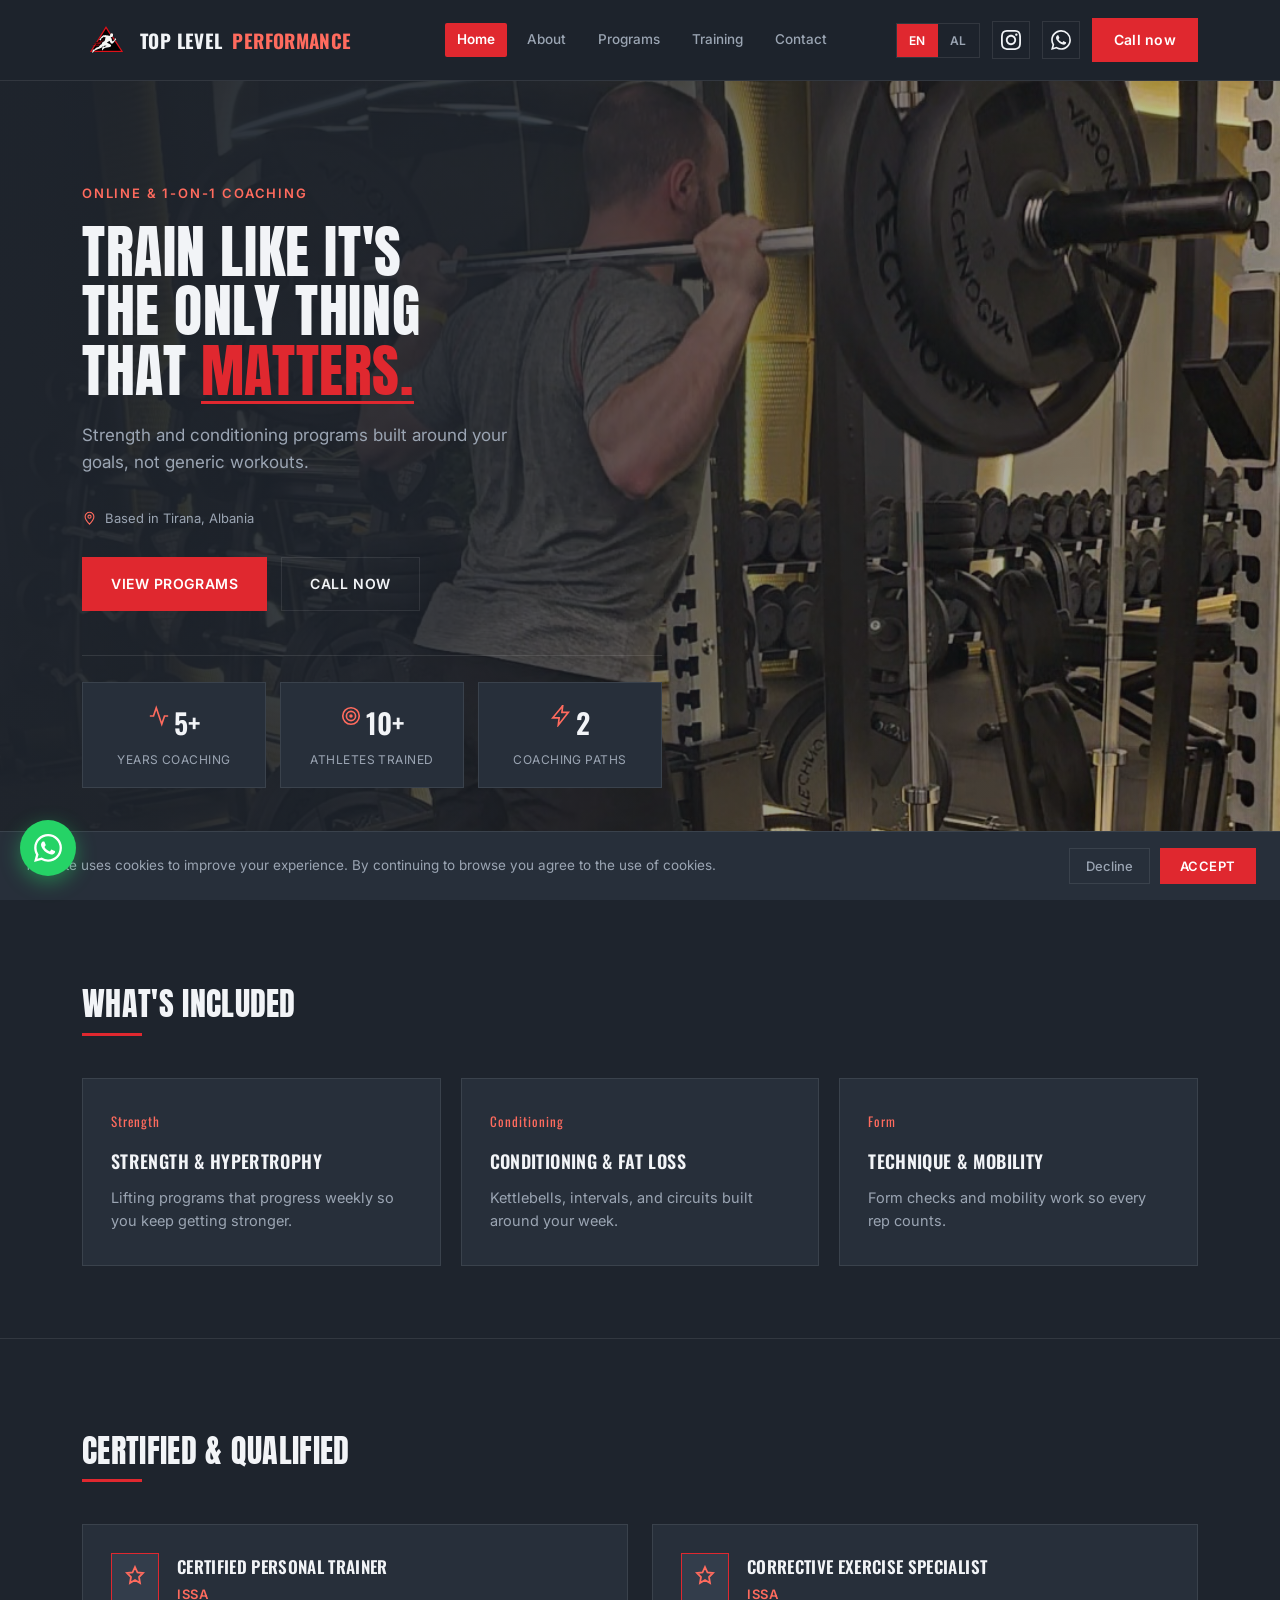
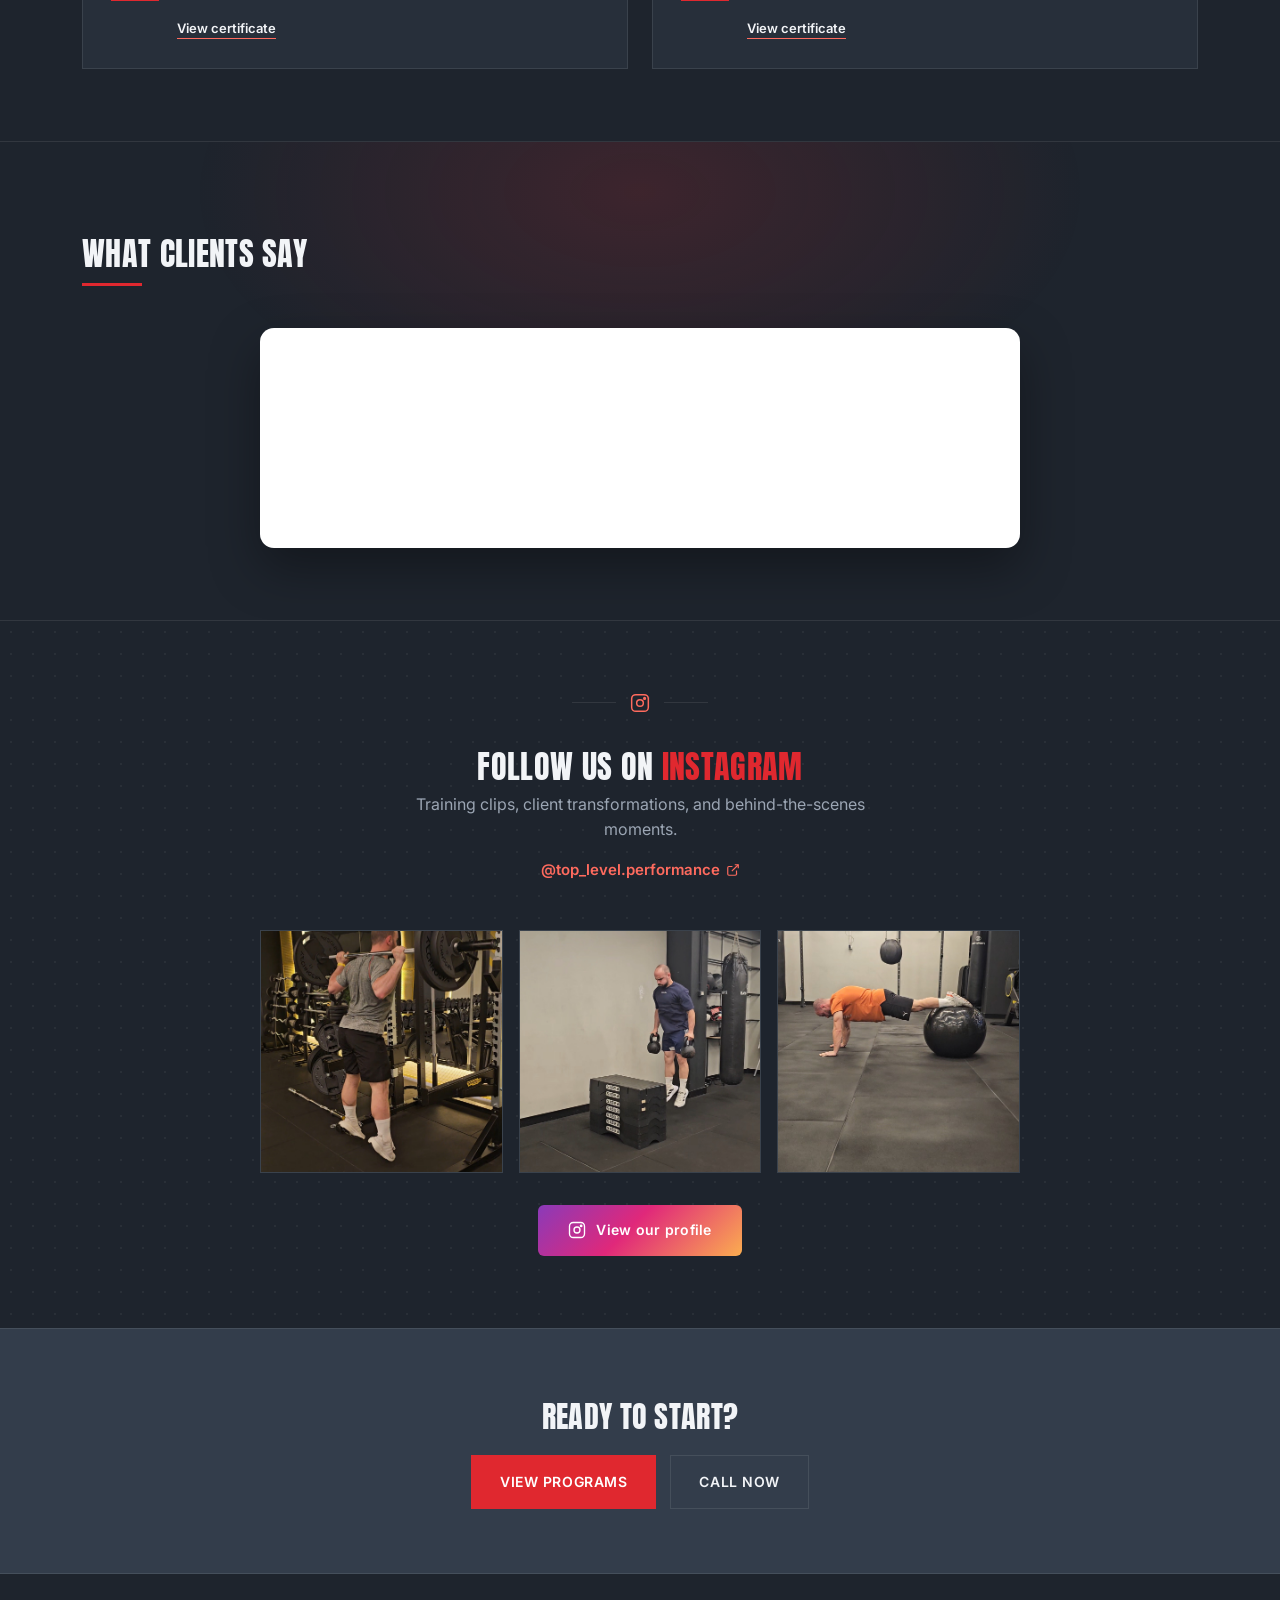
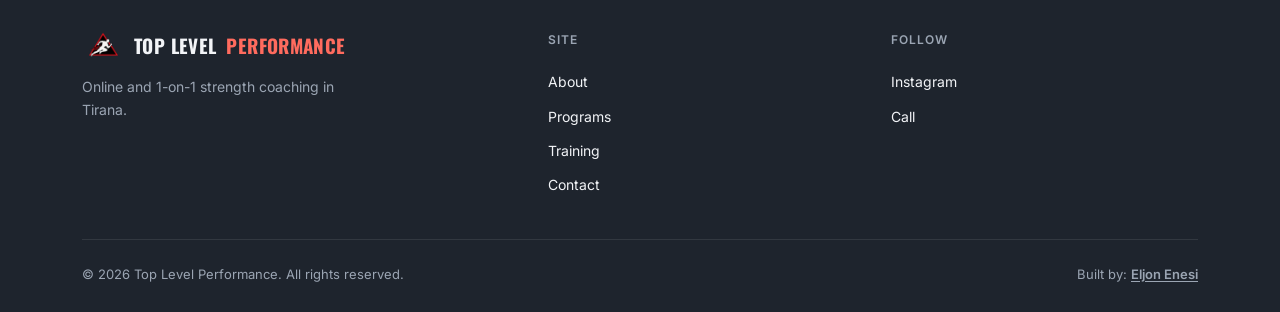
==== commit f602e3e7: "Improve Google Reviews widget card spacing" ====
--- a/index.html
+++ b/index.html
@@ -191,61 +191,10 @@
     <div class="section-head reveal">
       <h2 data-i18n="testimonials_h2">What clients say</h2>
     </div>
-    <div class="testimonials-grid reveal-stagger">
-      <div class="testimonial-card">
-        <div class="testimonial-ribbon"><svg viewBox="0 0 24 24" fill="currentColor"><path d="M4.583 17.321C3.553 16.227 3 15 3 13.011c0-3.5 2.457-6.637 6.03-8.188l.893 1.378c-3.335 1.804-3.987 4.145-4.247 5.621.537-.278 1.24-.375 1.929-.311 1.804.167 3.226 1.648 3.226 3.489a3.5 3.5 0 01-3.5 3.5c-1.073 0-2.099-.49-2.748-1.179zm10 0C13.553 16.227 13 15 13 13.011c0-3.5 2.457-6.637 6.03-8.188l.893 1.378c-3.335 1.804-3.987 4.145-4.247 5.621.537-.278 1.24-.375 1.929-.311 1.804.167 3.226 1.648 3.226 3.489a3.5 3.5 0 01-3.5 3.5c-1.073 0-2.099-.49-2.748-1.179z"/></svg></div>
-        <div class="testimonial-rating">
-          <span class="score">5.0</span>
-          <div class="testimonial-stars">
-          <svg viewBox="0 0 24 24" fill="currentColor"><path d="M12 .587l3.668 7.431L23.6 9.17l-5.8 5.653L19.335 24 12 19.897 4.665 24l1.535-9.176L.4 9.17l7.932-1.152z"/></svg>
-          <svg viewBox="0 0 24 24" fill="currentColor"><path d="M12 .587l3.668 7.431L23.6 9.17l-5.8 5.653L19.335 24 12 19.897 4.665 24l1.535-9.176L.4 9.17l7.932-1.152z"/></svg>
-          <svg viewBox="0 0 24 24" fill="currentColor"><path d="M12 .587l3.668 7.431L23.6 9.17l-5.8 5.653L19.335 24 12 19.897 4.665 24l1.535-9.176L.4 9.17l7.932-1.152z"/></svg>
-          <svg viewBox="0 0 24 24" fill="currentColor"><path d="M12 .587l3.668 7.431L23.6 9.17l-5.8 5.653L19.335 24 12 19.897 4.665 24l1.535-9.176L.4 9.17l7.932-1.152z"/></svg>
-          <svg viewBox="0 0 24 24" fill="currentColor"><path d="M12 .587l3.668 7.431L23.6 9.17l-5.8 5.653L19.335 24 12 19.897 4.665 24l1.535-9.176L.4 9.17l7.932-1.152z"/></svg>
-        </div>
-        </div>
-        <p class="testimonial-quote" data-i18n="test1_quote">Working with Top Level Performance changed how I train completely. The programming is structured and the feedback is honest. I'm stronger than I've ever been.</p>
-        <div class="testimonial-footer">
-          <img src="assets/anri.jpg" alt="Anri Rrumbullaku" class="testimonial-avatar" style="object-position:center 25%;" loading="lazy" decoding="async">
-          <div class="testimonial-name">Anri Rrumbullaku</div>
-        </div>
-      </div>
-      <div class="testimonial-card">
-        <div class="testimonial-ribbon"><svg viewBox="0 0 24 24" fill="currentColor"><path d="M4.583 17.321C3.553 16.227 3 15 3 13.011c0-3.5 2.457-6.637 6.03-8.188l.893 1.378c-3.335 1.804-3.987 4.145-4.247 5.621.537-.278 1.24-.375 1.929-.311 1.804.167 3.226 1.648 3.226 3.489a3.5 3.5 0 01-3.5 3.5c-1.073 0-2.099-.49-2.748-1.179zm10 0C13.553 16.227 13 15 13 13.011c0-3.5 2.457-6.637 6.03-8.188l.893 1.378c-3.335 1.804-3.987 4.145-4.247 5.621.537-.278 1.24-.375 1.929-.311 1.804.167 3.226 1.648 3.226 3.489a3.5 3.5 0 01-3.5 3.5c-1.073 0-2.099-.49-2.748-1.179z"/></svg></div>
-        <div class="testimonial-rating">
-          <span class="score">5.0</span>
-          <div class="testimonial-stars">
-          <svg viewBox="0 0 24 24" fill="currentColor"><path d="M12 .587l3.668 7.431L23.6 9.17l-5.8 5.653L19.335 24 12 19.897 4.665 24l1.535-9.176L.4 9.17l7.932-1.152z"/></svg>
-          <svg viewBox="0 0 24 24" fill="currentColor"><path d="M12 .587l3.668 7.431L23.6 9.17l-5.8 5.653L19.335 24 12 19.897 4.665 24l1.535-9.176L.4 9.17l7.932-1.152z"/></svg>
-          <svg viewBox="0 0 24 24" fill="currentColor"><path d="M12 .587l3.668 7.431L23.6 9.17l-5.8 5.653L19.335 24 12 19.897 4.665 24l1.535-9.176L.4 9.17l7.932-1.152z"/></svg>
-          <svg viewBox="0 0 24 24" fill="currentColor"><path d="M12 .587l3.668 7.431L23.6 9.17l-5.8 5.653L19.335 24 12 19.897 4.665 24l1.535-9.176L.4 9.17l7.932-1.152z"/></svg>
-          <svg viewBox="0 0 24 24" fill="currentColor"><path d="M12 .587l3.668 7.431L23.6 9.17l-5.8 5.653L19.335 24 12 19.897 4.665 24l1.535-9.176L.4 9.17l7.932-1.152z"/></svg>
-        </div>
-        </div>
-        <p class="testimonial-quote" data-i18n="test2_quote">I started the online program not knowing what to expect. Every week brought a clear plan and real progress. Best decision I've made for my fitness.</p>
-        <div class="testimonial-footer">
-          <img src="assets/eljon.jpg" alt="Eljon Enesi" class="testimonial-avatar" loading="lazy" decoding="async">
-          <div class="testimonial-name">Eljon Enesi</div>
-        </div>
-      </div>
-      <div class="testimonial-card">
-        <div class="testimonial-ribbon"><svg viewBox="0 0 24 24" fill="currentColor"><path d="M4.583 17.321C3.553 16.227 3 15 3 13.011c0-3.5 2.457-6.637 6.03-8.188l.893 1.378c-3.335 1.804-3.987 4.145-4.247 5.621.537-.278 1.24-.375 1.929-.311 1.804.167 3.226 1.648 3.226 3.489a3.5 3.5 0 01-3.5 3.5c-1.073 0-2.099-.49-2.748-1.179zm10 0C13.553 16.227 13 15 13 13.011c0-3.5 2.457-6.637 6.03-8.188l.893 1.378c-3.335 1.804-3.987 4.145-4.247 5.621.537-.278 1.24-.375 1.929-.311 1.804.167 3.226 1.648 3.226 3.489a3.5 3.5 0 01-3.5 3.5c-1.073 0-2.099-.49-2.748-1.179z"/></svg></div>
-        <div class="testimonial-rating">
-          <span class="score">5.0</span>
-          <div class="testimonial-stars">
-          <svg viewBox="0 0 24 24" fill="currentColor"><path d="M12 .587l3.668 7.431L23.6 9.17l-5.8 5.653L19.335 24 12 19.897 4.665 24l1.535-9.176L.4 9.17l7.932-1.152z"/></svg>
-          <svg viewBox="0 0 24 24" fill="currentColor"><path d="M12 .587l3.668 7.431L23.6 9.17l-5.8 5.653L19.335 24 12 19.897 4.665 24l1.535-9.176L.4 9.17l7.932-1.152z"/></svg>
-          <svg viewBox="0 0 24 24" fill="currentColor"><path d="M12 .587l3.668 7.431L23.6 9.17l-5.8 5.653L19.335 24 12 19.897 4.665 24l1.535-9.176L.4 9.17l7.932-1.152z"/></svg>
-          <svg viewBox="0 0 24 24" fill="currentColor"><path d="M12 .587l3.668 7.431L23.6 9.17l-5.8 5.653L19.335 24 12 19.897 4.665 24l1.535-9.176L.4 9.17l7.932-1.152z"/></svg>
-          <svg viewBox="0 0 24 24" fill="currentColor"><path d="M12 .587l3.668 7.431L23.6 9.17l-5.8 5.653L19.335 24 12 19.897 4.665 24l1.535-9.176L.4 9.17l7.932-1.152z"/></svg>
-        </div>
-        </div>
-        <p class="testimonial-quote" data-i18n="test3_quote">The 1-on-1 sessions pushed me further than I thought possible. Technique, intensity, and accountability — everything I needed in one place.</p>
-        <div class="testimonial-footer">
-          <img src="assets/rei.jpg" alt="Reinald Kryeziu" class="testimonial-avatar" style="object-position:center 20%;" loading="lazy" decoding="async">
-          <div class="testimonial-name">Reinald Kryeziu</div>
-        </div>
-      </div>
+    <div class="google-reviews-widget reveal">
+      <!-- Elfsight Google Reviews | Untitled Google Reviews -->
+      <script src="https://elfsightcdn.com/platform.js" async></script>
+      <div class="elfsight-app-4e5a31e3-79bb-4a82-ab8d-bdcb2bc84a9a" data-elfsight-app-lazy></div>
     </div>
   </div>
 </section>
--- a/style.css
+++ b/style.css
@@ -395,6 +395,43 @@
 .program-list li:first-child{padding-top:0;}
 .check{width:16px;height:16px;flex-shrink:0;margin-top:3px;color:var(--blue-light);}
 
+/* ===== PROFESSIONAL ATHLETES ===== */
+.pro-card{
+  background:var(--surface);
+  border:1px solid var(--blue);
+  padding:44px 40px;
+  text-align:center;
+  max-width:640px;
+  margin:0 auto;
+}
+.pro-price-row{
+  display:flex;
+  align-items:center;
+  justify-content:center;
+  gap:36px;
+  margin-bottom:22px;
+  flex-wrap:wrap;
+}
+.pro-price-item{text-align:center;}
+.pro-price-label{
+  font-size:12px;color:var(--muted);
+  letter-spacing:0.06em;text-transform:uppercase;font-weight:600;
+  margin-bottom:8px;
+}
+.pro-price-value{
+  font-family:'Oswald',sans-serif;
+  font-size:32px;font-weight:600;color:var(--text);
+}
+.pro-price-value span{font-size:15px;color:var(--muted);font-weight:400;}
+.pro-price-divider{width:1px;height:44px;background:var(--line);}
+.pro-note{font-size:14px;color:var(--muted);max-width:420px;margin:0 auto 26px;}
+
+@media(max-width:560px){
+  .pro-card{padding:32px 24px;}
+  .pro-price-row{gap:22px;}
+  .pro-price-divider{display:none;}
+}
+
 /* ===== TRAINING IN ACTION ===== */
 .action-grid{display:grid;grid-template-columns:1.1fr 0.9fr 0.9fr;gap:20px;}
 .action-card{background:var(--surface);border:1px solid var(--line);position:relative;overflow:hidden;}
@@ -698,8 +735,6 @@
   .program-card:hover{transform:translateY(-6px);box-shadow:0 12px 40px rgba(0,0,0,0.3);}
   .program-card.featured:hover{box-shadow:0 12px 40px rgba(224,40,47,0.25);}
 
-  .testimonial-card{transition:transform .3s ease, box-shadow .3s ease;}
-  .testimonial-card:hover{transform:translateY(-8px) scale(1.015);box-shadow:0 20px 46px rgba(224,40,47,0.28);}
 
   .cert-card{transition:transform .3s ease, border-color .3s ease;}
   .cert-card:hover{transform:translateY(-4px);border-color:var(--blue-light);}
@@ -896,7 +931,7 @@
 }
 .hero-location svg{width:15px;height:15px;color:var(--blue-light);flex-shrink:0;}
 
-/* ===== TESTIMONIALS ===== */
+/* ===== TESTIMONIALS / GOOGLE REVIEWS ===== */
 .testimonials-section{position:relative;overflow:hidden;}
 .testimonials-section::before{
   content:"";
@@ -908,66 +943,29 @@
   pointer-events:none;
   z-index:0;
 }
-.testimonials-grid{display:grid;grid-template-columns:repeat(3,1fr);gap:28px;position:relative;z-index:1;}
-.testimonial-card{
-  position:relative;
+.google-reviews-widget{
+  position:relative;z-index:1;
+  min-height:220px;
+  max-width:760px;
+  margin:0 auto;
+  background:#fff;
+  border-radius:14px;
+  padding:28px 56px;
+  box-shadow:0 20px 50px rgba(0,0,0,0.35);
+}
+@media(max-width:640px){
+  .google-reviews-widget{padding:20px 16px;border-radius:12px;}
+}
+.google-reviews-widget:empty::before{
+  content:"Google Reviews widget will appear here once connected.";
+  display:flex;
+  align-items:center;justify-content:center;
+  min-height:220px;
+  text-align:center;padding:24px;
   background:var(--surface);
   border:1px solid var(--line);
-  padding:36px 26px 28px;
-  box-shadow:0 14px 34px rgba(0,0,0,0.28);
-  overflow:hidden;
-  transition:transform .3s ease, box-shadow .3s ease;
-}
-.testimonial-ribbon{
-  position:absolute;
-  top:0;left:0;
-  width:0;height:0;
-  border-style:solid;
-  border-width:64px 64px 0 0;
-  border-color:var(--blue) transparent transparent transparent;
-}
-.testimonial-ribbon svg{
-  position:absolute;
-  top:-56px;left:2px;
-  width:20px;height:20px;
-  color:#fff;
-}
-.testimonial-rating{
-  display:flex;align-items:center;gap:8px;
-  margin-bottom:18px;
-  position:relative;z-index:1;
-}
-.testimonial-rating .score{
-  font-family:'Anton',sans-serif;
-  font-size:22px;
-  color:#fff;
-  letter-spacing:0.01em;
-}
-.testimonial-stars{display:flex;gap:2px;color:var(--blue-light);}
-.testimonial-stars svg{width:14px;height:14px;}
-.testimonial-quote{
-  font-size:15px;
-  font-style:italic;
-  line-height:1.55;
-  color:var(--text);
-  margin-bottom:26px;
-  position:relative;z-index:1;
-}
-.testimonial-footer{display:flex;align-items:center;gap:14px;padding-top:20px;border-top:1px solid var(--line);}
-.testimonial-avatar{
-  width:52px;height:52px;border-radius:50%;
-  object-fit:cover;
-  -webkit-object-fit:cover;
-  border:2px solid var(--blue);
-  filter:grayscale(0.3) contrast(1.05) saturate(1.1);
-  flex-shrink:0;
-}
-.testimonial-name{
-  font-family:'Anton',sans-serif;
-  font-size:16px;
-  letter-spacing:0.01em;
-  text-transform:uppercase;
-  color:#fff;
+  border-radius:4px;
+  color:var(--muted);font-size:13.5px;
 }
 
 /* ===== TYPEWRITER ===== */
@@ -1238,7 +1236,6 @@
   /* Grids → single column */
   .certs-grid{grid-template-columns:1fr;}
   .services-grid{grid-template-columns:1fr;}
-  .testimonials-grid{grid-template-columns:1fr;}
   .programs-grid{grid-template-columns:1fr;}
   .action-grid{grid-template-columns:1fr;}
   .process-list{grid-template-columns:1fr 1fr;}
@@ -1250,7 +1247,6 @@
   .service-card{padding:24px 20px;}
   .program-card{padding:28px 22px;}
   .cert-card{padding:22px;}
-  .testimonial-card{padding:22px;}
   .action-card img, .action-card .action-video{height:260px;object-position:center 25%;}
 
   /* Program card featured tag */
@@ -1291,9 +1287,6 @@
   .programs-grid .program-card h3{font-size:22px;}
   .program-price span{font-size:22px;}
 
-  .testimonial-avatar{width:40px;height:40px;}
-  .testimonial-name{font-size:14px;}
-  .testimonial-quote{font-size:13.5px;}
 
   .cert-card{flex-direction:column;gap:12px;}
   .cert-badge{width:44px;height:44px;}
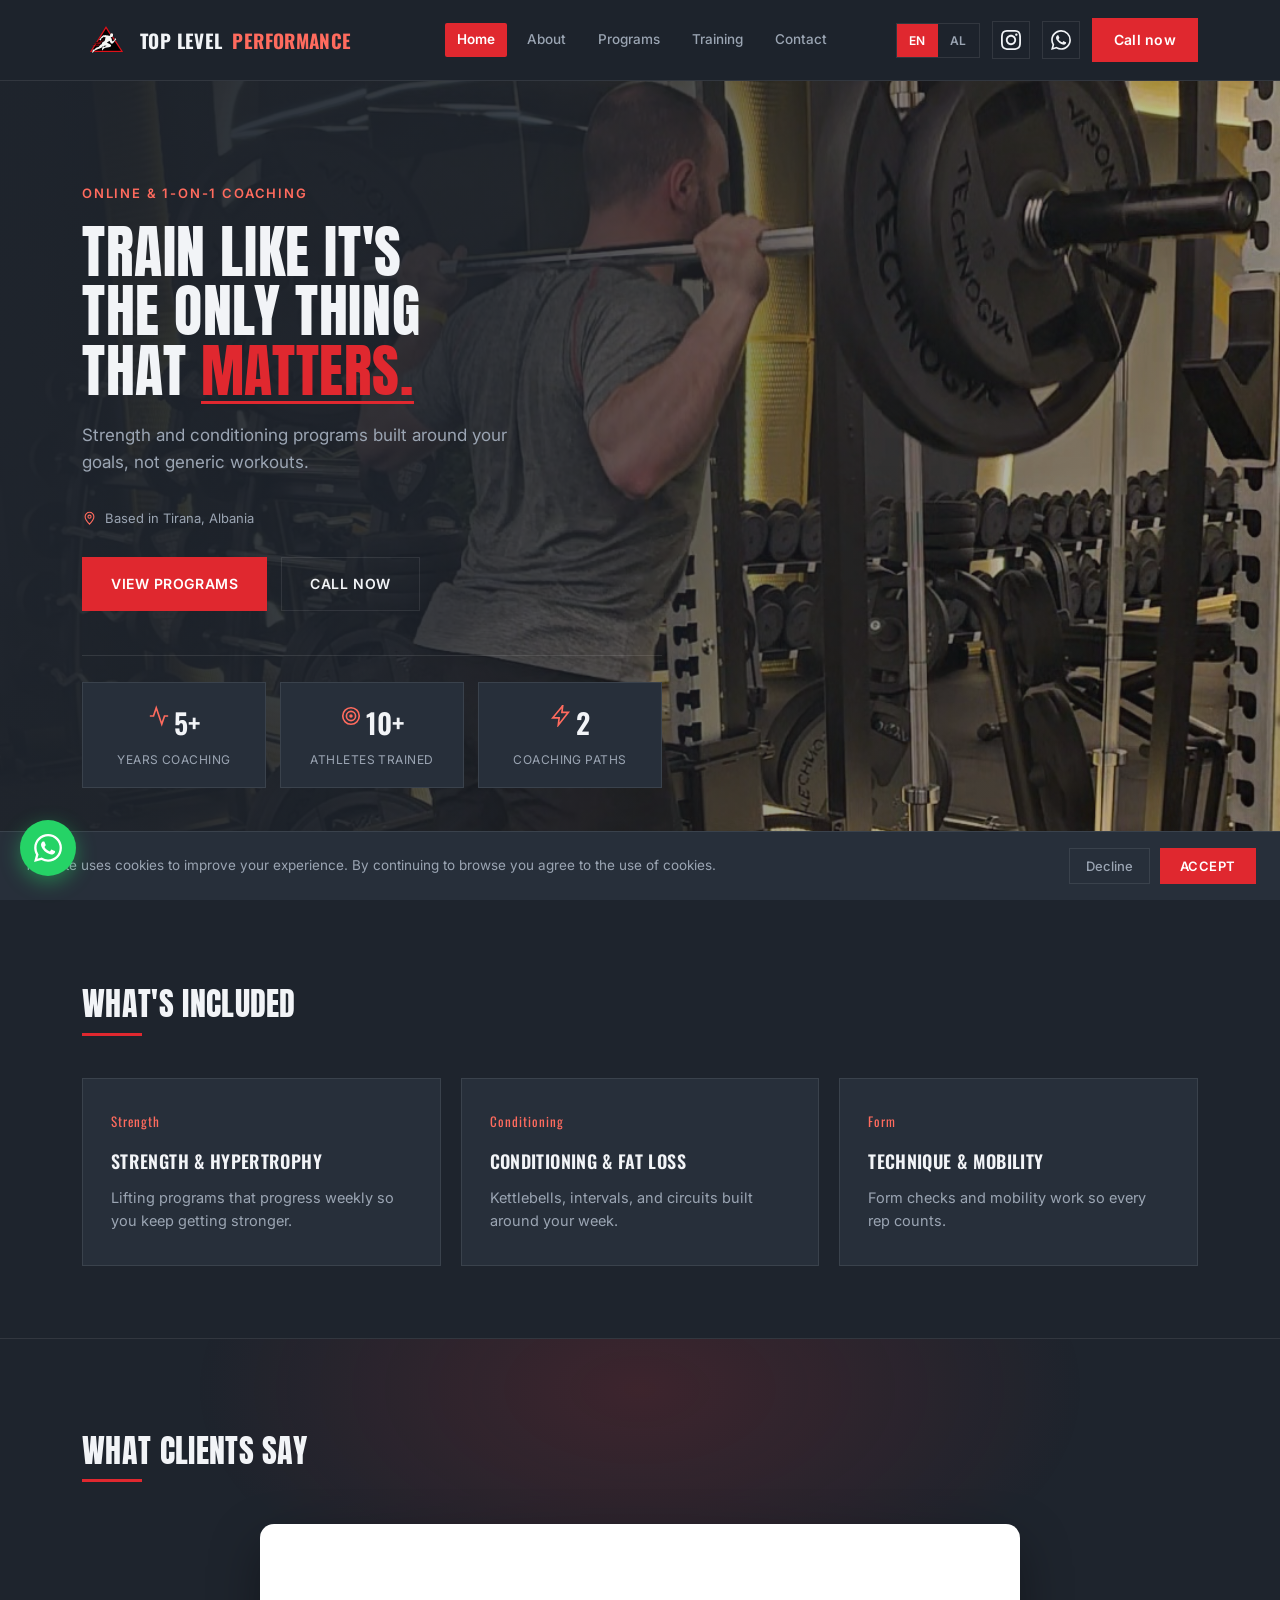
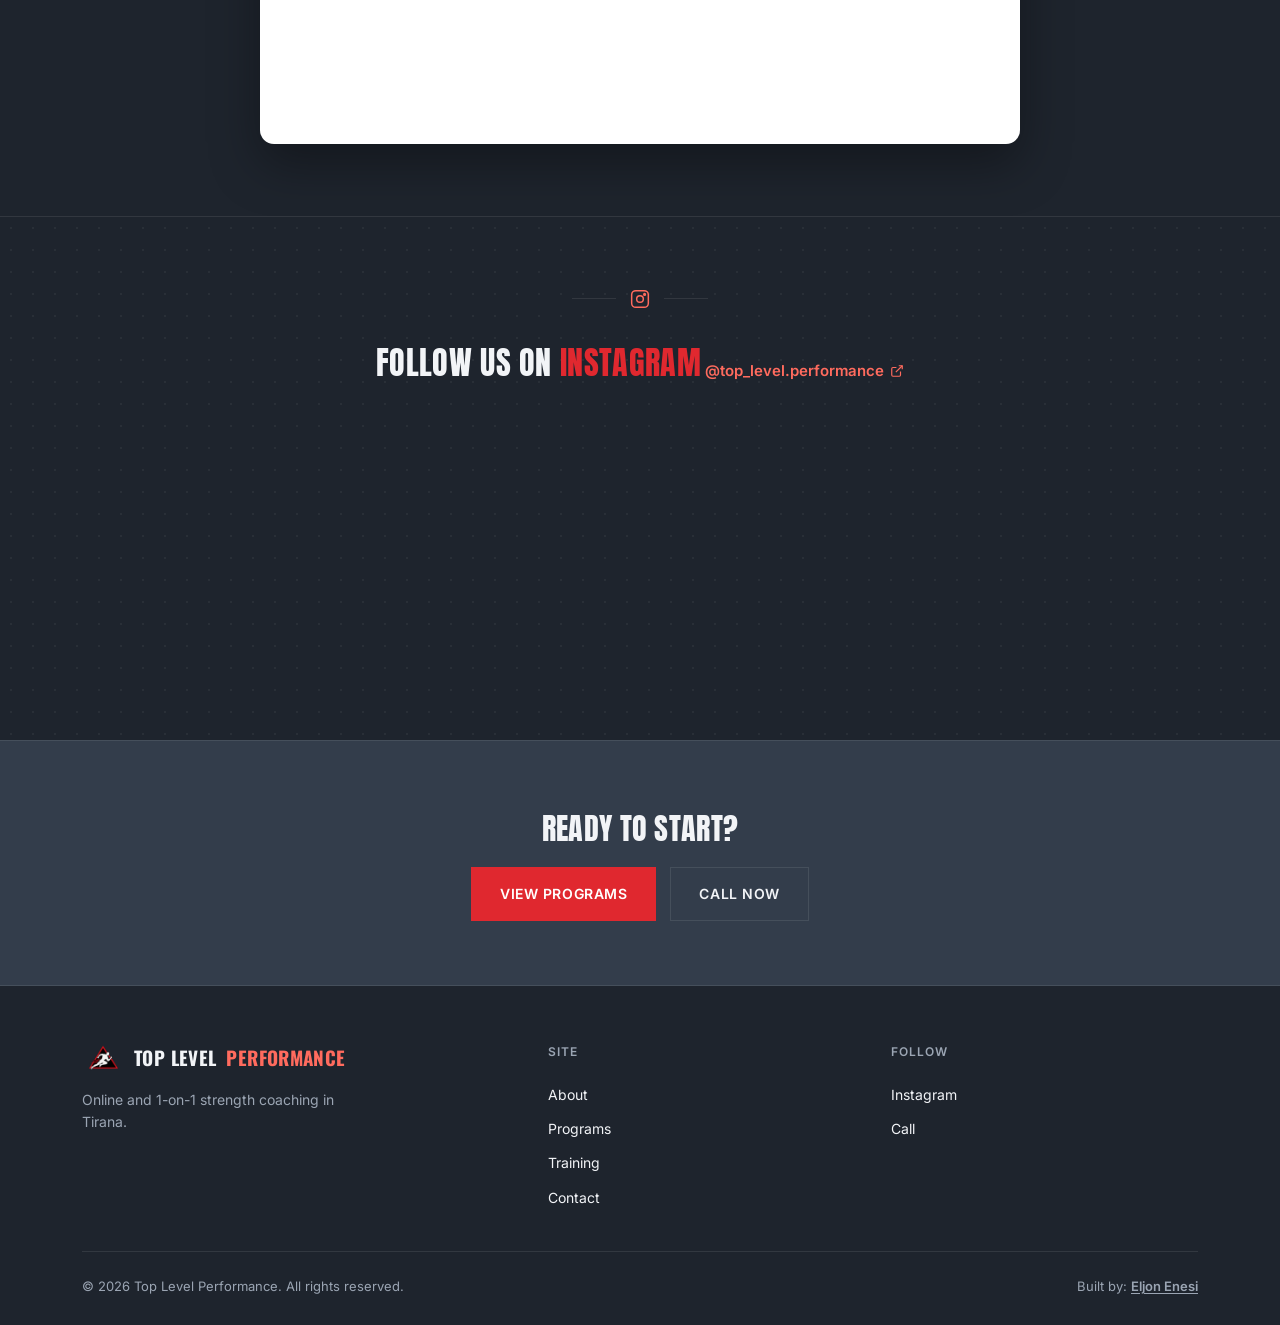
==== commit 72025269: "Add live Elfsight Instagram feed widget" ====
--- a/index.html
+++ b/index.html
@@ -160,32 +160,6 @@
   </div>
 </section>
 
-<section class="section border-top">
-  <div class="wrap">
-    <div class="section-head reveal">
-      <h2 data-i18n="certs_h2">Certified &amp; qualified</h2>
-    </div>
-    <div class="certs-grid reveal-stagger">
-      <div class="cert-card">
-        <div class="cert-badge"><svg viewBox="0 0 24 24" fill="none" stroke="currentColor" stroke-width="1.8"><path d="M12 2l2.5 5.5L20 8l-4 4 1 6-5-3-5 3 1-6-4-4 5.5-.5L12 2z"/></svg></div>
-        <div class="cert-body">
-          <h3 data-i18n="cert1_h3">Certified Personal Trainer</h3>
-          <div class="cert-issuer">ISSA</div>
-          <a href="assets/certificates/certificate2.pdf" target="_blank" class="cert-link" data-i18n="cert_link">View certificate</a>
-        </div>
-      </div>
-      <div class="cert-card">
-        <div class="cert-badge"><svg viewBox="0 0 24 24" fill="none" stroke="currentColor" stroke-width="1.8"><path d="M12 2l2.5 5.5L20 8l-4 4 1 6-5-3-5 3 1-6-4-4 5.5-.5L12 2z"/></svg></div>
-        <div class="cert-body">
-          <h3 data-i18n="cert2_h3">Corrective Exercise Specialist</h3>
-          <div class="cert-issuer">ISSA</div>
-          <a href="assets/certificates/certificate1.pdf" target="_blank" class="cert-link" data-i18n="cert_link">View certificate</a>
-        </div>
-      </div>
-    </div>
-  </div>
-</section>
-
 <section class="section border-top testimonials-section">
   <div class="wrap">
     <div class="section-head reveal">
@@ -208,39 +182,16 @@
         <span class="insta-line"></span>
       </div>
       <h2 data-i18n-html="instagram_h2">Follow us on <span class="accent-text">Instagram</span></h2>
-      <p data-i18n="instagram_p">See training clips, transformations, and behind-the-scenes moments. Join the community!</p>
       <a href="https://www.instagram.com/top_level.performance?igsh=MTBoMjdkOWFjMjdtZw==" target="_blank" rel="noopener" class="insta-handle">
         @top_level.performance
         <svg viewBox="0 0 24 24" fill="none" stroke="currentColor" stroke-width="2"><path d="M18 13v6a2 2 0 0 1-2 2H5a2 2 0 0 1-2-2V8a2 2 0 0 1 2-2h6"/><path d="M15 3h6v6"/><path d="M10 14 21 3"/></svg>
       </a>
     </div>
 
-    <div class="insta-gallery reveal-stagger">
-      <!--
-        SWAP THESE 6 PHOTOS: download your favorite posts from Instagram
-        (open a post → the ⋯ menu → save/download, or just screenshot and crop)
-        and replace the src= paths below with your own files in the assets folder.
-        Each tile links out to your Instagram profile.
-      -->
-      <a class="insta-tile" href="https://www.instagram.com/top_level.performance?igsh=MTBoMjdkOWFjMjdtZw==" target="_blank" rel="noopener">
-        <img src="assets/jearti1.jpg" alt="Top Level Performance on Instagram" loading="lazy" decoding="async">
-        <span class="insta-tile-icon"><svg viewBox="0 0 24 24" fill="none" stroke="currentColor" stroke-width="1.8"><rect x="2" y="2" width="20" height="20" rx="5"/><circle cx="12" cy="12" r="4"/><circle cx="17.5" cy="6.5" r="1"/></svg></span>
-      </a>
-      <a class="insta-tile" href="https://www.instagram.com/top_level.performance?igsh=MTBoMjdkOWFjMjdtZw==" target="_blank" rel="noopener">
-        <img src="assets/jearti2.jpg" alt="Top Level Performance on Instagram" loading="lazy" decoding="async">
-        <span class="insta-tile-icon"><svg viewBox="0 0 24 24" fill="none" stroke="currentColor" stroke-width="1.8"><rect x="2" y="2" width="20" height="20" rx="5"/><circle cx="12" cy="12" r="4"/><circle cx="17.5" cy="6.5" r="1"/></svg></span>
-      </a>
-      <a class="insta-tile" href="https://www.instagram.com/top_level.performance?igsh=MTBoMjdkOWFjMjdtZw==" target="_blank" rel="noopener">
-        <img src="assets/jearti3.jpg" alt="Top Level Performance on Instagram" loading="lazy" decoding="async">
-        <span class="insta-tile-icon"><svg viewBox="0 0 24 24" fill="none" stroke="currentColor" stroke-width="1.8"><rect x="2" y="2" width="20" height="20" rx="5"/><circle cx="12" cy="12" r="4"/><circle cx="17.5" cy="6.5" r="1"/></svg></span>
-      </a>
-    </div>
-
-    <div class="insta-cta-wrap">
-      <a href="https://www.instagram.com/top_level.performance?igsh=MTBoMjdkOWFjMjdtZw==" target="_blank" rel="noopener" class="insta-cta-btn">
-        <svg viewBox="0 0 24 24" fill="none" stroke="currentColor" stroke-width="1.8"><rect x="2" y="2" width="20" height="20" rx="5"/><circle cx="12" cy="12" r="4"/><circle cx="17.5" cy="6.5" r="1"/></svg>
-        <span data-i18n="btn_view_profile">View our profile</span>
-      </a>
+    <div class="insta-widget-wrap reveal">
+      <!-- Elfsight Instagram Feed | Untitled Instagram Feed -->
+      <script src="https://elfsightcdn.com/platform.js" async></script>
+      <div class="elfsight-app-d2ab3a43-e85a-4acf-a892-4048155cb10a" data-elfsight-app-lazy></div>
     </div>
   </div>
 </section>
--- a/style.css
+++ b/style.css
@@ -534,6 +534,7 @@
   margin-right:auto;
 }
 .insta-head h2::after{display:none;}
+.insta-head h2{margin-bottom:12px;}
 .accent-text{color:var(--blue);}
 .insta-divider{
   display:flex;align-items:center;justify-content:center;gap:14px;
@@ -542,7 +543,6 @@
 }
 .insta-divider .insta-line{width:44px;height:1px;background:var(--line);}
 .insta-divider svg{width:20px;height:20px;}
-.insta-head p{max-width:520px;margin:0 auto 14px;}
 .insta-handle{
   display:inline-flex;align-items:center;gap:6px;
   color:var(--blue-light);
@@ -551,66 +551,30 @@
 .insta-handle svg{width:14px;height:14px;}
 .insta-handle:hover{color:var(--blue);}
 
-.insta-gallery{
-  display:grid;
-  grid-template-columns:repeat(3,1fr);
-  gap:16px;
+.insta-widget-wrap{
   margin-top:40px;
-  max-width:760px;
+  min-height:220px;
+  max-width:600px;
   margin-left:auto;
   margin-right:auto;
-}
-.insta-tile{
-  position:relative;
-  display:block;
-  aspect-ratio:1/1;
-  overflow:hidden;
+  display:flex;
+  justify-content:center;
+}
+.insta-widget-wrap > div{width:100%;}
+.insta-widget-wrap:empty::before{
+  content:"Instagram feed will appear here once connected.";
+  display:flex;
+  align-items:center;justify-content:center;
+  min-height:220px;
+  text-align:center;padding:24px;
   background:var(--surface);
   border:1px solid var(--line);
-}
-.insta-tile img{
-  width:100%;height:100%;
-  object-fit:cover;
-  transition:transform .5s ease;
-}
-.insta-tile-icon{
-  position:absolute;inset:0;
-  display:flex;align-items:center;justify-content:center;
-  background:rgba(30,36,45,0.55);
-  color:#fff;
-  opacity:0;
-  transition:opacity .25s ease;
-}
-.insta-tile-icon svg{width:26px;height:26px;}
-@media (hover:hover){
-  .insta-tile:hover img{transform:scale(1.08);}
-  .insta-tile:hover .insta-tile-icon{opacity:1;}
-}
-
-@media(max-width:880px){
-  .insta-gallery{gap:10px;}
-}
-@media(max-width:480px){
-  .insta-gallery{gap:8px;}
-}
-
-.insta-cta-wrap{text-align:center;margin-top:32px;}
-.insta-cta-btn{
-  display:inline-flex;align-items:center;gap:10px;
-  padding:14px 30px;
-  border-radius:6px;
-  background:linear-gradient(135deg,#8a3ab9,#e0287a 45%,#fbad50 100%);
-  color:#fff;
-  font-weight:600;font-size:14px;
-  letter-spacing:0.02em;
-  transition:transform .2s ease, box-shadow .2s ease;
-}
-.insta-cta-btn svg{width:18px;height:18px;}
-.insta-cta-btn:hover{transform:translateY(-2px);box-shadow:0 10px 28px rgba(224,40,122,0.35);}
+  border-radius:4px;
+  color:var(--muted);font-size:13.5px;
+}
 
 @media(max-width:560px){
-  .insta-gallery{margin-top:28px;}
-  .insta-head p{font-size:14.5px;}
+  .insta-widget-wrap{margin-top:28px;}
 }
 
 /* ===== TRAINING METHOD COMPARISON (steps + weekly split) ===== */
@@ -736,9 +700,6 @@
   .program-card.featured:hover{box-shadow:0 12px 40px rgba(224,40,47,0.25);}
 
 
-  .cert-card{transition:transform .3s ease, border-color .3s ease;}
-  .cert-card:hover{transform:translateY(-4px);border-color:var(--blue-light);}
-
   .action-card{transition:transform .3s ease, box-shadow .3s ease;}
   .action-card:hover{transform:translateY(-4px);box-shadow:0 16px 40px rgba(0,0,0,0.4);}
   .action-card img, .action-card .action-video{transition:transform .6s ease;}
@@ -905,24 +866,7 @@
   .tz-callout{flex-direction:column;align-items:flex-start;}
 }
 
-/* ===== CERTIFICATIONS ===== */
-.certs-grid{display:grid;grid-template-columns:repeat(2,1fr);gap:24px;}
-.cert-card{
-  background:var(--surface);border:1px solid var(--line);padding:28px;
-  display:flex;gap:18px;align-items:flex-start;
-}
-.cert-badge{
-  width:48px;height:48px;flex-shrink:0;
-  background:var(--surface-2);border:1px solid var(--blue);
-  display:flex;align-items:center;justify-content:center;
-  color:var(--blue-light);
-}
-.cert-badge svg{width:24px;height:24px;}
-.cert-body h3{font-size:17px;margin-bottom:4px;}
-.cert-issuer{font-size:13px;color:var(--blue-light);font-weight:600;letter-spacing:0.04em;text-transform:uppercase;margin-bottom:10px;}
-.cert-meta{font-size:13px;color:var(--muted);margin-bottom:14px;}
-.cert-link{font-size:13px;font-weight:600;color:var(--text);border-bottom:1px solid var(--blue-light);padding-bottom:2px;transition:color .2s;}
-.cert-link:hover{color:var(--blue-light);}
+/* ===== CERTIFICATIONS (styled inline in about.html) ===== */
 
 .hero-location{
   display:flex;align-items:center;gap:8px;
@@ -1234,7 +1178,6 @@
   .section-head h2{font-size:23px;}
 
   /* Grids → single column */
-  .certs-grid{grid-template-columns:1fr;}
   .services-grid{grid-template-columns:1fr;}
   .programs-grid{grid-template-columns:1fr;}
   .action-grid{grid-template-columns:1fr;}
@@ -1246,7 +1189,6 @@
   /* Cards */
   .service-card{padding:24px 20px;}
   .program-card{padding:28px 22px;}
-  .cert-card{padding:22px;}
   .action-card img, .action-card .action-video{height:260px;object-position:center 25%;}
 
   /* Program card featured tag */
@@ -1288,8 +1230,6 @@
   .program-price span{font-size:22px;}
 
 
-  .cert-card{flex-direction:column;gap:12px;}
-  .cert-badge{width:44px;height:44px;}
 
   .btn-primary,.btn-ghost{padding:13px 22px;font-size:13px;}
 }
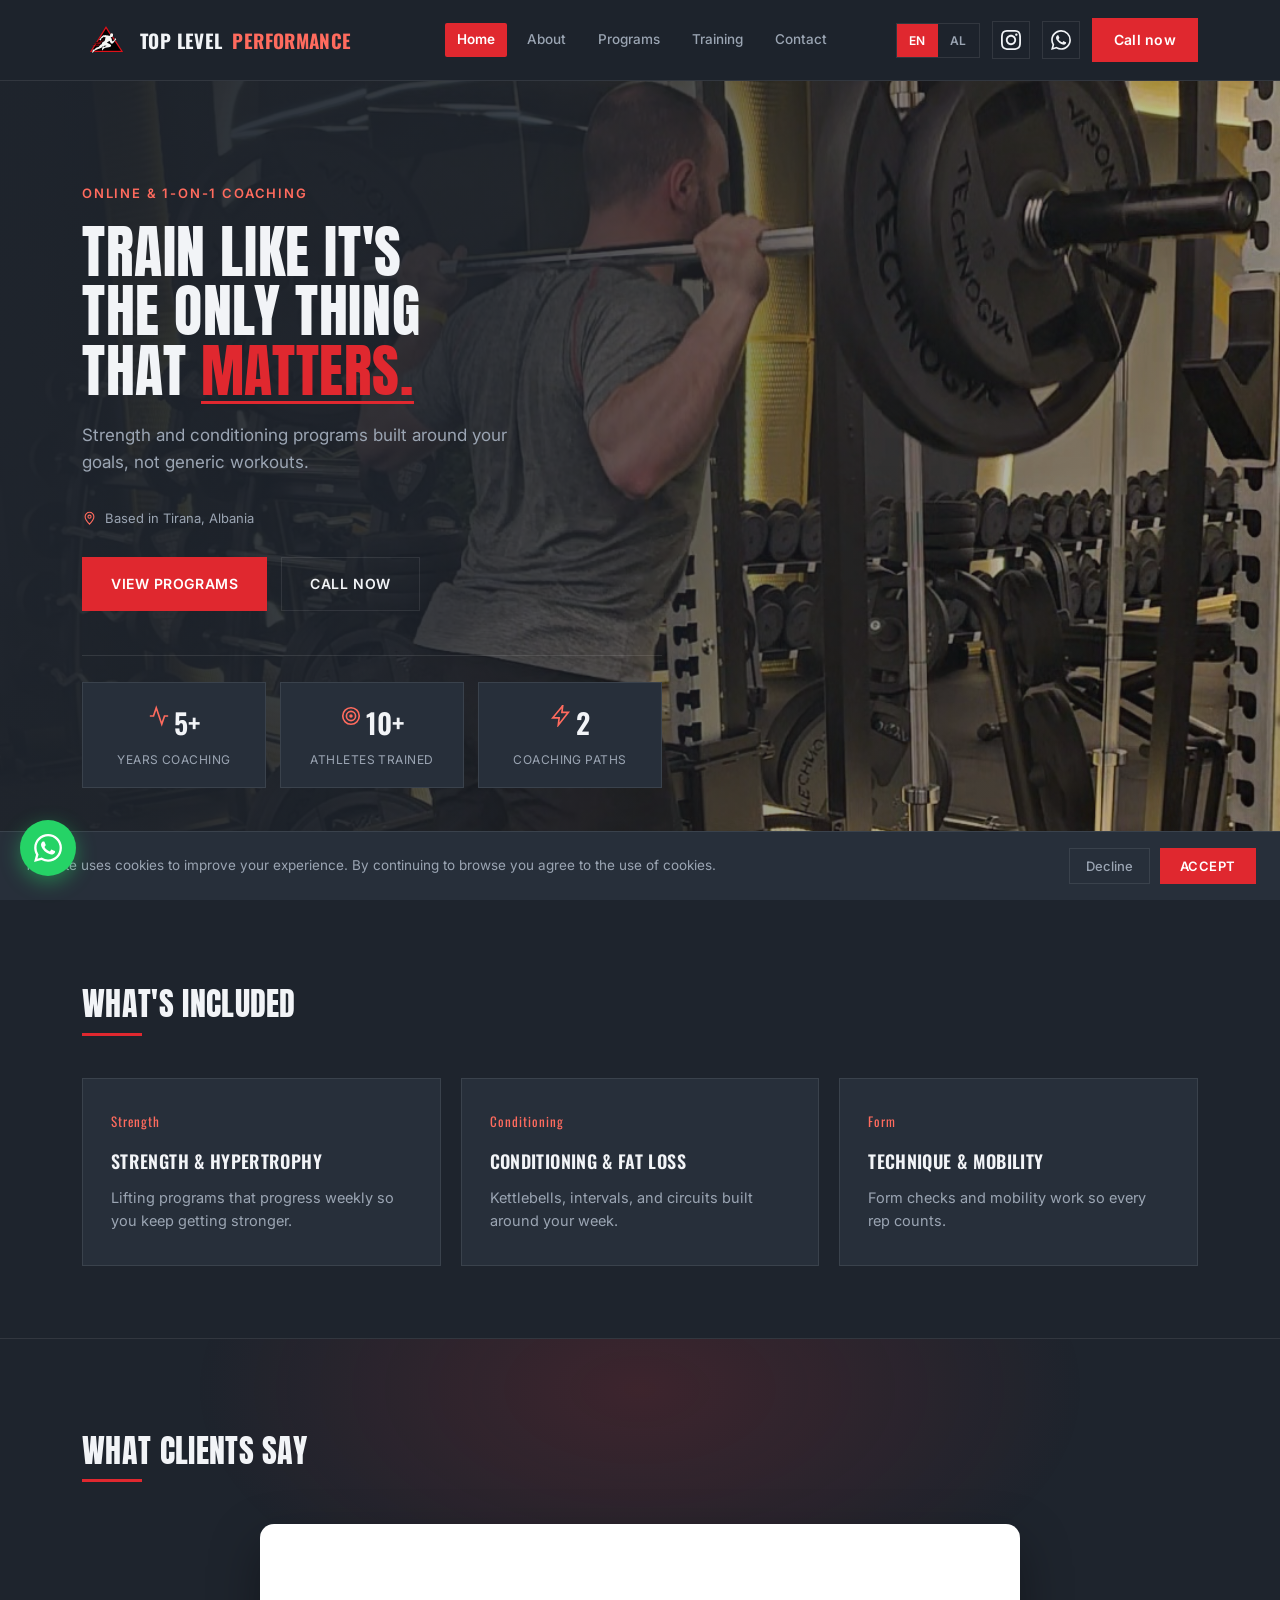
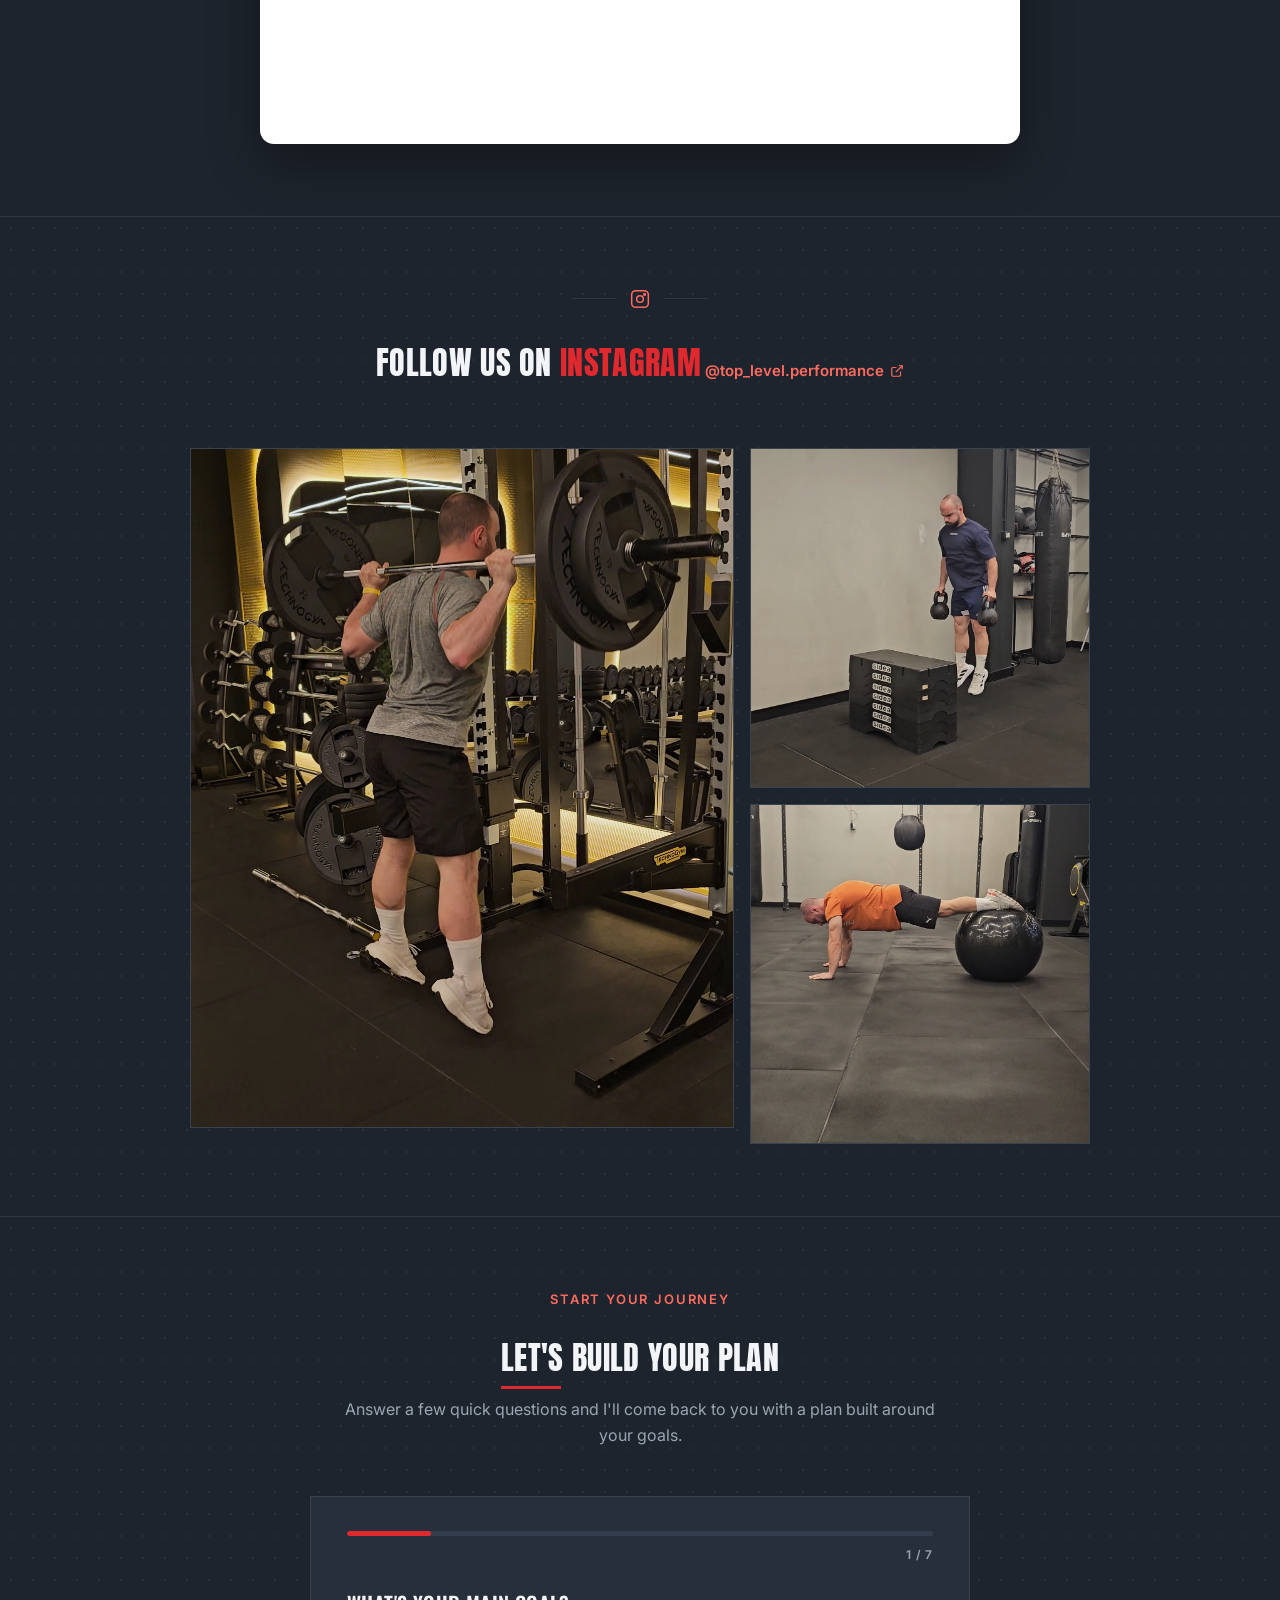
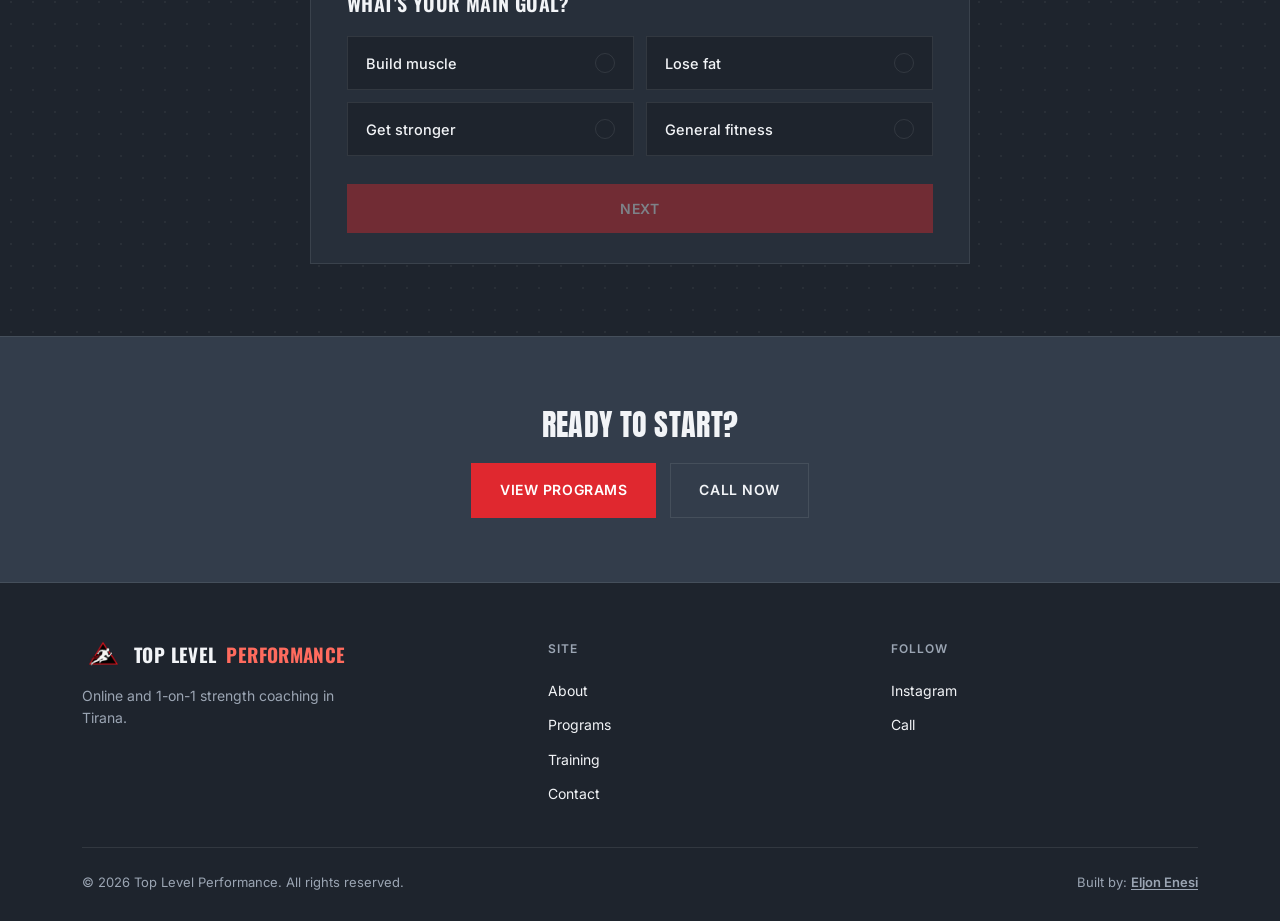
==== commit 7832407d: "Add Start Your Journey questionnaire section" ====
--- a/index.html
+++ b/index.html
@@ -188,10 +188,156 @@
       </a>
     </div>
 
-    <div class="insta-widget-wrap reveal">
-      <!-- Elfsight Instagram Feed | Untitled Instagram Feed -->
-      <script src="https://elfsightcdn.com/platform.js" async></script>
-      <div class="elfsight-app-d2ab3a43-e85a-4acf-a892-4048155cb10a" data-elfsight-app-lazy></div>
+    <div class="insta-showcase reveal">
+      <a class="insta-item insta-item-featured" href="https://www.instagram.com/top_level.performance?igsh=MTBoMjdkOWFjMjdtZw==" target="_blank" rel="noopener">
+        <img src="assets/jearti1.jpg" alt="Top Level Performance on Instagram" loading="lazy" decoding="async">
+        <div class="insta-overlay">
+          <div class="insta-overlay-inner">
+            <svg viewBox="0 0 24 24" fill="none" stroke="currentColor" stroke-width="1.8"><rect x="2" y="2" width="20" height="20" rx="5"/><circle cx="12" cy="12" r="4"/><circle cx="17.5" cy="6.5" r="1"/></svg>
+            <span data-i18n="btn_view_profile">View our profile</span>
+          </div>
+        </div>
+      </a>
+      <div class="insta-side">
+        <a class="insta-item" href="https://www.instagram.com/top_level.performance?igsh=MTBoMjdkOWFjMjdtZw==" target="_blank" rel="noopener">
+          <img src="assets/jearti2.jpg" alt="Top Level Performance on Instagram" loading="lazy" decoding="async">
+          <div class="insta-overlay">
+            <div class="insta-overlay-inner">
+              <svg viewBox="0 0 24 24" fill="none" stroke="currentColor" stroke-width="1.8"><rect x="2" y="2" width="20" height="20" rx="5"/><circle cx="12" cy="12" r="4"/><circle cx="17.5" cy="6.5" r="1"/></svg>
+            </div>
+          </div>
+        </a>
+        <a class="insta-item" href="https://www.instagram.com/top_level.performance?igsh=MTBoMjdkOWFjMjdtZw==" target="_blank" rel="noopener">
+          <img src="assets/jearti3.jpg" alt="Top Level Performance on Instagram" loading="lazy" decoding="async">
+          <div class="insta-overlay">
+            <div class="insta-overlay-inner">
+              <svg viewBox="0 0 24 24" fill="none" stroke="currentColor" stroke-width="1.8"><rect x="2" y="2" width="20" height="20" rx="5"/><circle cx="12" cy="12" r="4"/><circle cx="17.5" cy="6.5" r="1"/></svg>
+            </div>
+          </div>
+        </a>
+      </div>
+    </div>
+  </div>
+</section>
+
+<section class="section border-top journey-section" id="start">
+  <div class="wrap">
+    <div class="section-head journey-head reveal">
+      <span class="eyebrow" data-i18n="journey_eyebrow">Start your journey</span>
+      <h2 data-i18n="journey_h2">Let's build your plan</h2>
+      <p data-i18n="journey_p">Answer a few quick questions and I'll come back to you with a plan built around your goals.</p>
+    </div>
+
+    <div class="journey-card reveal">
+      <div class="form-success" id="journey-success" data-i18n="journey_success">Got it — your answers are on the way to me. I'll reply within a day.</div>
+      <div class="form-error" id="journey-error" data-i18n="journey_error">Something went wrong. Please try again, or message me on WhatsApp.</div>
+
+      <div class="journey-live" id="journey-live">
+        <div class="journey-top">
+          <div class="journey-progress"><div class="journey-progress-bar" id="journey-progress-bar"></div></div>
+          <div class="journey-step-count"><span id="journey-step-num">1</span> / <span id="journey-step-total">7</span></div>
+        </div>
+
+        <form id="journey-form" action="https://formspree.io/f/mpqgbevr" method="POST" novalidate>
+          <input type="hidden" name="_subject" value="New journey questionnaire — Top Level Performance">
+          <input type="hidden" name="Goal" id="jf-goal">
+          <input type="hidden" name="Training format" id="jf-format">
+          <input type="hidden" name="Experience" id="jf-experience">
+          <input type="hidden" name="Days per week" id="jf-days">
+          <input type="hidden" name="Nutrition" id="jf-nutrition">
+          <input type="hidden" name="Health status" id="jf-health">
+
+          <div class="journey-step active" data-step="1">
+            <h3 class="journey-q" data-i18n="journey_q_goal">What's your main goal?</h3>
+            <div class="journey-options" data-target="jf-goal">
+              <button type="button" class="journey-option" data-value="Build muscle"><span class="jo-label" data-i18n="journey_goal_muscle">Build muscle</span><span class="jo-check"><svg viewBox="0 0 24 24" fill="none" stroke="#fff" stroke-width="3" width="12" height="12"><path d="M20 6L9 17l-5-5" stroke-linecap="round" stroke-linejoin="round"/></svg></span></button>
+              <button type="button" class="journey-option" data-value="Lose fat"><span class="jo-label" data-i18n="journey_goal_fatloss">Lose fat</span><span class="jo-check"><svg viewBox="0 0 24 24" fill="none" stroke="#fff" stroke-width="3" width="12" height="12"><path d="M20 6L9 17l-5-5" stroke-linecap="round" stroke-linejoin="round"/></svg></span></button>
+              <button type="button" class="journey-option" data-value="Get stronger"><span class="jo-label" data-i18n="journey_goal_strength">Get stronger</span><span class="jo-check"><svg viewBox="0 0 24 24" fill="none" stroke="#fff" stroke-width="3" width="12" height="12"><path d="M20 6L9 17l-5-5" stroke-linecap="round" stroke-linejoin="round"/></svg></span></button>
+              <button type="button" class="journey-option" data-value="General fitness"><span class="jo-label" data-i18n="journey_goal_fitness">General fitness</span><span class="jo-check"><svg viewBox="0 0 24 24" fill="none" stroke="#fff" stroke-width="3" width="12" height="12"><path d="M20 6L9 17l-5-5" stroke-linecap="round" stroke-linejoin="round"/></svg></span></button>
+            </div>
+          </div>
+
+          <div class="journey-step" data-step="2">
+            <h3 class="journey-q" data-i18n="journey_q_format">How would you like to train?</h3>
+            <div class="journey-options" data-target="jf-format">
+              <button type="button" class="journey-option" data-value="Online coaching"><span class="jo-label" data-i18n="journey_format_online">Online coaching</span><span class="jo-check"><svg viewBox="0 0 24 24" fill="none" stroke="#fff" stroke-width="3" width="12" height="12"><path d="M20 6L9 17l-5-5" stroke-linecap="round" stroke-linejoin="round"/></svg></span></button>
+              <button type="button" class="journey-option" data-value="1-on-1 in person"><span class="jo-label" data-i18n="journey_format_1on1">1-on-1 in person</span><span class="jo-check"><svg viewBox="0 0 24 24" fill="none" stroke="#fff" stroke-width="3" width="12" height="12"><path d="M20 6L9 17l-5-5" stroke-linecap="round" stroke-linejoin="round"/></svg></span></button>
+              <button type="button" class="journey-option journey-option-wide" data-value="Not sure yet"><span class="jo-label" data-i18n="journey_format_unsure">Not sure yet</span><span class="jo-check"><svg viewBox="0 0 24 24" fill="none" stroke="#fff" stroke-width="3" width="12" height="12"><path d="M20 6L9 17l-5-5" stroke-linecap="round" stroke-linejoin="round"/></svg></span></button>
+            </div>
+          </div>
+
+          <div class="journey-step" data-step="3">
+            <h3 class="journey-q" data-i18n="journey_q_exp">What's your training experience?</h3>
+            <div class="journey-options" data-target="jf-experience">
+              <button type="button" class="journey-option" data-value="Beginner"><span class="jo-label" data-i18n="journey_exp_beginner">Just starting out</span><span class="jo-check"><svg viewBox="0 0 24 24" fill="none" stroke="#fff" stroke-width="3" width="12" height="12"><path d="M20 6L9 17l-5-5" stroke-linecap="round" stroke-linejoin="round"/></svg></span></button>
+              <button type="button" class="journey-option" data-value="Intermediate"><span class="jo-label" data-i18n="journey_exp_intermediate">Some experience</span><span class="jo-check"><svg viewBox="0 0 24 24" fill="none" stroke="#fff" stroke-width="3" width="12" height="12"><path d="M20 6L9 17l-5-5" stroke-linecap="round" stroke-linejoin="round"/></svg></span></button>
+              <button type="button" class="journey-option journey-option-wide" data-value="Advanced"><span class="jo-label" data-i18n="journey_exp_advanced">Experienced lifter</span><span class="jo-check"><svg viewBox="0 0 24 24" fill="none" stroke="#fff" stroke-width="3" width="12" height="12"><path d="M20 6L9 17l-5-5" stroke-linecap="round" stroke-linejoin="round"/></svg></span></button>
+            </div>
+          </div>
+
+          <div class="journey-step" data-step="4">
+            <h3 class="journey-q" data-i18n="journey_q_days">How many days per week can you train?</h3>
+            <div class="journey-options" data-target="jf-days">
+              <button type="button" class="journey-option" data-value="2-3 days"><span class="jo-label" data-i18n="journey_days_23">2–3 days</span><span class="jo-check"><svg viewBox="0 0 24 24" fill="none" stroke="#fff" stroke-width="3" width="12" height="12"><path d="M20 6L9 17l-5-5" stroke-linecap="round" stroke-linejoin="round"/></svg></span></button>
+              <button type="button" class="journey-option" data-value="4-5 days"><span class="jo-label" data-i18n="journey_days_45">4–5 days</span><span class="jo-check"><svg viewBox="0 0 24 24" fill="none" stroke="#fff" stroke-width="3" width="12" height="12"><path d="M20 6L9 17l-5-5" stroke-linecap="round" stroke-linejoin="round"/></svg></span></button>
+              <button type="button" class="journey-option journey-option-wide" data-value="6+ days"><span class="jo-label" data-i18n="journey_days_6">6+ days</span><span class="jo-check"><svg viewBox="0 0 24 24" fill="none" stroke="#fff" stroke-width="3" width="12" height="12"><path d="M20 6L9 17l-5-5" stroke-linecap="round" stroke-linejoin="round"/></svg></span></button>
+            </div>
+          </div>
+
+          <div class="journey-step" data-step="5">
+            <h3 class="journey-q" data-i18n="journey_q_nutrition">How would you describe your nutrition?</h3>
+            <div class="journey-options" data-target="jf-nutrition">
+              <button type="button" class="journey-option" data-value="I eat well and track it"><span class="jo-label" data-i18n="journey_nut_good">I eat well & track it</span><span class="jo-check"><svg viewBox="0 0 24 24" fill="none" stroke="#fff" stroke-width="3" width="12" height="12"><path d="M20 6L9 17l-5-5" stroke-linecap="round" stroke-linejoin="round"/></svg></span></button>
+              <button type="button" class="journey-option" data-value="Decent but inconsistent"><span class="jo-label" data-i18n="journey_nut_ok">Decent, but inconsistent</span><span class="jo-check"><svg viewBox="0 0 24 24" fill="none" stroke="#fff" stroke-width="3" width="12" height="12"><path d="M20 6L9 17l-5-5" stroke-linecap="round" stroke-linejoin="round"/></svg></span></button>
+              <button type="button" class="journey-option journey-option-wide" data-value="I need guidance with food"><span class="jo-label" data-i18n="journey_nut_help">I need guidance with food</span><span class="jo-check"><svg viewBox="0 0 24 24" fill="none" stroke="#fff" stroke-width="3" width="12" height="12"><path d="M20 6L9 17l-5-5" stroke-linecap="round" stroke-linejoin="round"/></svg></span></button>
+            </div>
+            <div class="form-field journey-extra">
+              <label for="jf-food" data-i18n="journey_label_food">What does a typical day of eating look like for you? <span class="jf-optional" data-i18n="journey_optional">(optional)</span></label>
+              <textarea id="jf-food" name="Typical eating day" data-i18n-placeholder="journey_ph_food" placeholder="e.g. coffee for breakfast, byrek at lunch, big dinner, snacks at night…"></textarea>
+            </div>
+          </div>
+
+          <div class="journey-step" data-step="6">
+            <h3 class="journey-q" data-i18n="journey_q_health">Any injuries or health problems I should know about?</h3>
+            <div class="journey-options" data-target="jf-health">
+              <button type="button" class="journey-option" data-value="No, all good"><span class="jo-label" data-i18n="journey_health_no">No, all good</span><span class="jo-check"><svg viewBox="0 0 24 24" fill="none" stroke="#fff" stroke-width="3" width="12" height="12"><path d="M20 6L9 17l-5-5" stroke-linecap="round" stroke-linejoin="round"/></svg></span></button>
+              <button type="button" class="journey-option" data-value="Yes, details below"><span class="jo-label" data-i18n="journey_health_yes">Yes — I'll explain below</span><span class="jo-check"><svg viewBox="0 0 24 24" fill="none" stroke="#fff" stroke-width="3" width="12" height="12"><path d="M20 6L9 17l-5-5" stroke-linecap="round" stroke-linejoin="round"/></svg></span></button>
+            </div>
+            <div class="form-field journey-extra">
+              <label for="jf-healthinfo" data-i18n="journey_label_health">Tell me more — old injuries, pain, conditions, medication… <span class="jf-optional" data-i18n="journey_optional">(optional)</span></label>
+              <textarea id="jf-healthinfo" name="Health / injuries" data-i18n-placeholder="journey_ph_health" placeholder="e.g. lower back pain, knee surgery in 2022, high blood pressure…"></textarea>
+            </div>
+          </div>
+
+          <div class="journey-step" data-step="7">
+            <h3 class="journey-q" data-i18n="journey_q_contact">Almost there — where can I reach you?</h3>
+            <div class="form-row">
+              <div class="form-field">
+                <label for="jf-name" data-i18n="journey_label_name">Name</label>
+                <input type="text" id="jf-name" name="Name" data-i18n-placeholder="journey_ph_name" placeholder="Your full name" required>
+              </div>
+              <div class="form-field">
+                <label for="jf-email" data-i18n="journey_label_email">Email</label>
+                <input type="email" id="jf-email" name="Email" data-i18n-placeholder="journey_ph_email" placeholder="you@email.com" required>
+              </div>
+            </div>
+            <div class="form-field">
+              <label for="jf-phone" data-i18n="journey_label_phone">WhatsApp / phone <span class="jf-optional" data-i18n="journey_optional">(optional)</span></label>
+              <input type="tel" id="jf-phone" name="Phone" data-i18n-placeholder="journey_ph_phone" placeholder="+355 …">
+            </div>
+            <div class="form-field">
+              <label for="jf-notes" data-i18n="journey_label_notes">Anything else you want to tell me? <span class="jf-optional" data-i18n="journey_optional">(optional)</span></label>
+              <textarea id="jf-notes" name="Notes" class="journey-notes" data-i18n-placeholder="journey_ph_notes" placeholder="Your schedule, what you've tried before, what didn't work, your motivation — write as much as you want…"></textarea>
+            </div>
+          </div>
+
+          <div class="journey-nav">
+            <button type="button" class="btn-ghost" id="journey-back" data-i18n="journey_back" style="display:none;">Back</button>
+            <button type="button" class="btn-primary" id="journey-next" data-i18n="journey_next">Next</button>
+            <button type="submit" class="btn-primary" id="journey-submit" data-i18n="journey_submit" style="display:none;">Send my answers</button>
+          </div>
+        </form>
+      </div>
     </div>
   </div>
 </section>
--- a/style.css
+++ b/style.css
@@ -506,6 +506,70 @@
 }
 .form-error.show{display:block;}
 
+/* ===== START YOUR JOURNEY ===== */
+.journey-section{
+  position:relative;
+  background-image:radial-gradient(rgba(255,255,255,0.05) 1px, transparent 1px);
+  background-size:22px 22px;
+}
+.journey-head{margin-left:auto;margin-right:auto;text-align:center;}
+.journey-head .eyebrow{display:block;margin-bottom:8px;}
+.journey-card{
+  max-width:660px;margin:0 auto;background:var(--surface);
+  border:1px solid var(--line);padding:34px 36px 30px;position:relative;
+}
+.journey-top{margin-bottom:26px;}
+.journey-progress{height:5px;background:var(--surface-2);border-radius:99px;overflow:hidden;}
+.journey-progress-bar{
+  height:100%;width:14.3%;background:var(--blue);border-radius:99px;
+  transition:width .4s cubic-bezier(.22,1,.36,1);
+}
+.journey-step-count{
+  font-size:12px;color:var(--muted);letter-spacing:.06em;font-weight:600;
+  margin-top:9px;text-align:right;
+}
+.journey-q{font-size:20px;margin-bottom:20px;line-height:1.3;}
+.journey-step{display:none;}
+.journey-step.active{display:block;animation:jFade .35s ease both;}
+@keyframes jFade{from{opacity:0;transform:translateY(10px);}to{opacity:1;transform:none;}}
+.journey-options{display:grid;grid-template-columns:1fr 1fr;gap:12px;}
+.journey-option{
+  display:flex;align-items:center;gap:12px;text-align:left;
+  background:var(--bg);border:1px solid var(--line);color:var(--text);
+  padding:16px 18px;font-family:'Inter',sans-serif;font-size:14.5px;font-weight:500;
+  cursor:pointer;transition:border-color .2s,background .2s,transform .1s;
+}
+.journey-option-wide{grid-column:1 / -1;}
+.journey-option:hover{border-color:var(--blue-light);}
+.journey-option:active{transform:scale(.98);}
+.journey-option.selected{border-color:var(--blue);background:rgba(224,40,47,0.10);}
+.jo-label{flex:1;}
+.jo-check{
+  width:20px;height:20px;border-radius:50%;border:1.5px solid var(--line);
+  flex-shrink:0;display:grid;place-items:center;transition:background .2s,border-color .2s;
+}
+.journey-option.selected .jo-check{background:var(--blue);border-color:var(--blue);}
+.jo-check svg{opacity:0;transition:opacity .2s;}
+.journey-option.selected .jo-check svg{opacity:1;}
+.jf-optional{color:var(--muted);font-weight:400;text-transform:none;letter-spacing:0;}
+.journey-extra{margin-top:18px;margin-bottom:0;}
+.journey-extra textarea{min-height:120px;}
+.journey-notes{min-height:160px;}
+.journey-nav{display:flex;gap:12px;margin-top:28px;}
+.journey-nav .btn-ghost{
+  flex:0 0 auto;cursor:pointer;background:transparent;
+  font-family:'Inter',sans-serif;
+}
+.journey-nav .btn-ghost:hover{background:var(--surface-2);}
+.journey-nav .btn-primary{flex:1;cursor:pointer;font-family:'Inter',sans-serif;}
+.journey-nav .btn-primary:disabled{opacity:.4;cursor:not-allowed;transform:none;box-shadow:none;background:var(--blue);}
+@media(max-width:560px){
+  .journey-card{padding:24px 18px 22px;}
+  .journey-options{grid-template-columns:1fr;}
+  .journey-q{font-size:18px;}
+  .journey-nav .btn-ghost,.journey-nav .btn-primary{padding:14px 20px;}
+}
+
 /* ===== CTA BAND ===== */
 .cta-band{background:var(--surface-2);border-top:1px solid var(--line);border-bottom:1px solid var(--line);padding:64px 0;text-align:center;}
 .cta-band h2{font-size:30px;margin-bottom:14px;}
@@ -551,30 +615,83 @@
 .insta-handle svg{width:14px;height:14px;}
 .insta-handle:hover{color:var(--blue);}
 
-.insta-widget-wrap{
-  margin-top:40px;
-  min-height:220px;
-  max-width:600px;
-  margin-left:auto;
-  margin-right:auto;
-  display:flex;
-  justify-content:center;
-}
-.insta-widget-wrap > div{width:100%;}
-.insta-widget-wrap:empty::before{
-  content:"Instagram feed will appear here once connected.";
-  display:flex;
-  align-items:center;justify-content:center;
-  min-height:220px;
-  text-align:center;padding:24px;
+.insta-showcase{
+  display:grid;
+  grid-template-columns:1.6fr 1fr;
+  gap:16px;
+  max-width:900px;
+  margin:40px auto 0;
+}
+.insta-side{
+  display:grid;
+  grid-template-rows:1fr 1fr;
+  gap:16px;
+}
+.insta-item{
+  position:relative;
+  display:block;
+  overflow:hidden;
   background:var(--surface);
   border:1px solid var(--line);
-  border-radius:4px;
-  color:var(--muted);font-size:13.5px;
-}
-
-@media(max-width:560px){
-  .insta-widget-wrap{margin-top:28px;}
+  transition:transform .4s ease, box-shadow .4s ease;
+}
+.insta-item-featured{
+  aspect-ratio:4/5;
+}
+.insta-side .insta-item{
+  aspect-ratio:1/1;
+}
+.insta-item img{
+  position:absolute;
+  inset:0;
+  width:100%;height:100%;
+  object-fit:cover;
+  transition:transform .6s ease, filter .4s ease;
+  filter:brightness(0.92);
+}
+.insta-overlay{
+  position:absolute;inset:0;
+  display:flex;align-items:center;justify-content:center;
+  background:linear-gradient(135deg, rgba(224,40,47,0.85) 0%, rgba(224,40,122,0.85) 50%, rgba(251,173,80,0.85) 100%);
+  opacity:0;
+  transition:opacity .35s ease;
+  z-index:1;
+}
+.insta-overlay-inner{
+  display:flex;flex-direction:column;align-items:center;gap:10px;
+  color:#fff;
+  font-family:'Oswald',sans-serif;
+  font-weight:600;
+  letter-spacing:0.05em;
+  text-transform:uppercase;
+  font-size:14px;
+  transform:translateY(10px);
+  transition:transform .35s ease;
+}
+.insta-overlay-inner svg{width:28px;height:28px;}
+@media(hover:hover){
+  .insta-item:hover{transform:translateY(-4px);box-shadow:0 18px 40px rgba(224,40,122,0.35);}
+  .insta-item:hover img{transform:scale(1.06);filter:brightness(0.6);}
+  .insta-item:hover .insta-overlay{opacity:1;}
+  .insta-item:hover .insta-overlay-inner{transform:translateY(0);}
+}
+
+@media(max-width:880px){
+  .insta-showcase{
+    grid-template-columns:1fr 1fr;
+    gap:10px;
+  }
+  .insta-item-featured{
+    grid-column:1/3;
+    aspect-ratio:16/9;
+  }
+  .insta-side{
+    grid-column:1/3;
+    grid-template-rows:none;
+    grid-template-columns:1fr 1fr;
+    gap:10px;
+  }
+  .insta-side .insta-item{aspect-ratio:1/1;}
 }
 
 /* ===== TRAINING METHOD COMPARISON (steps + weekly split) ===== */
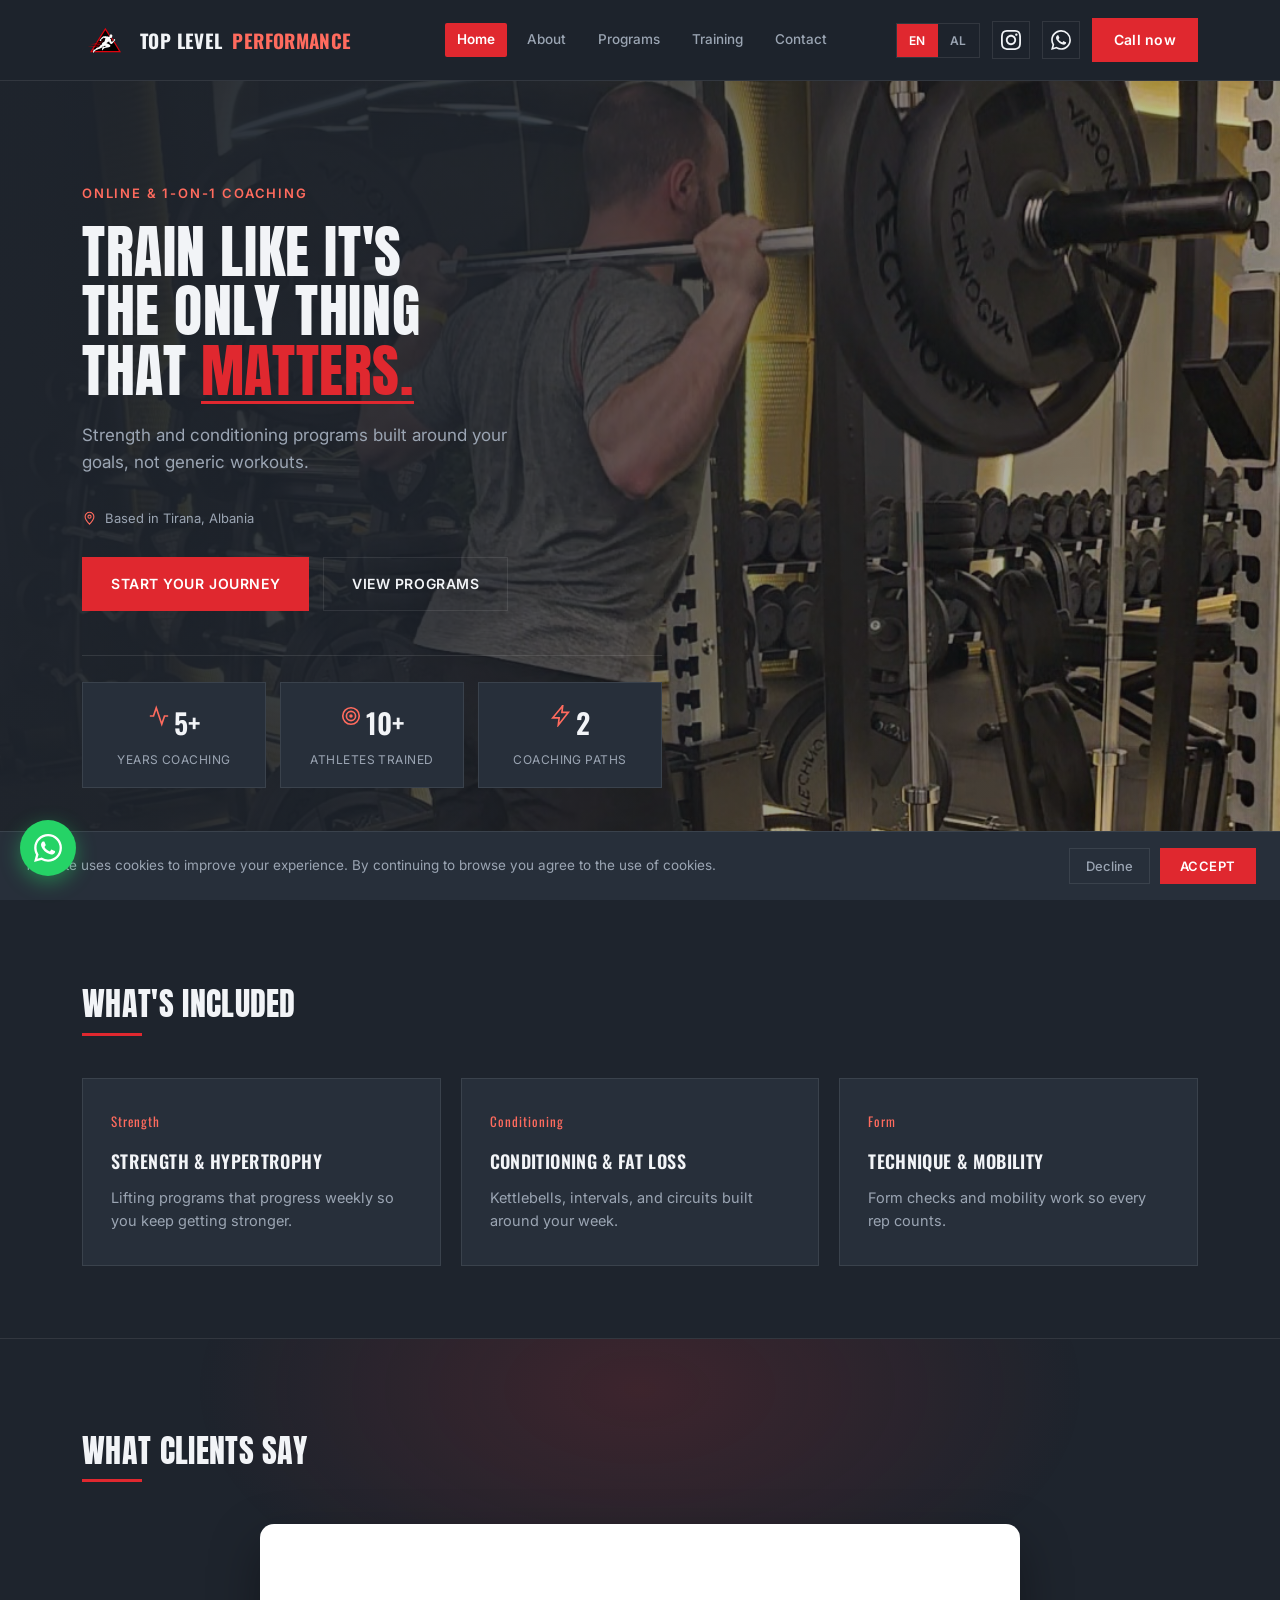
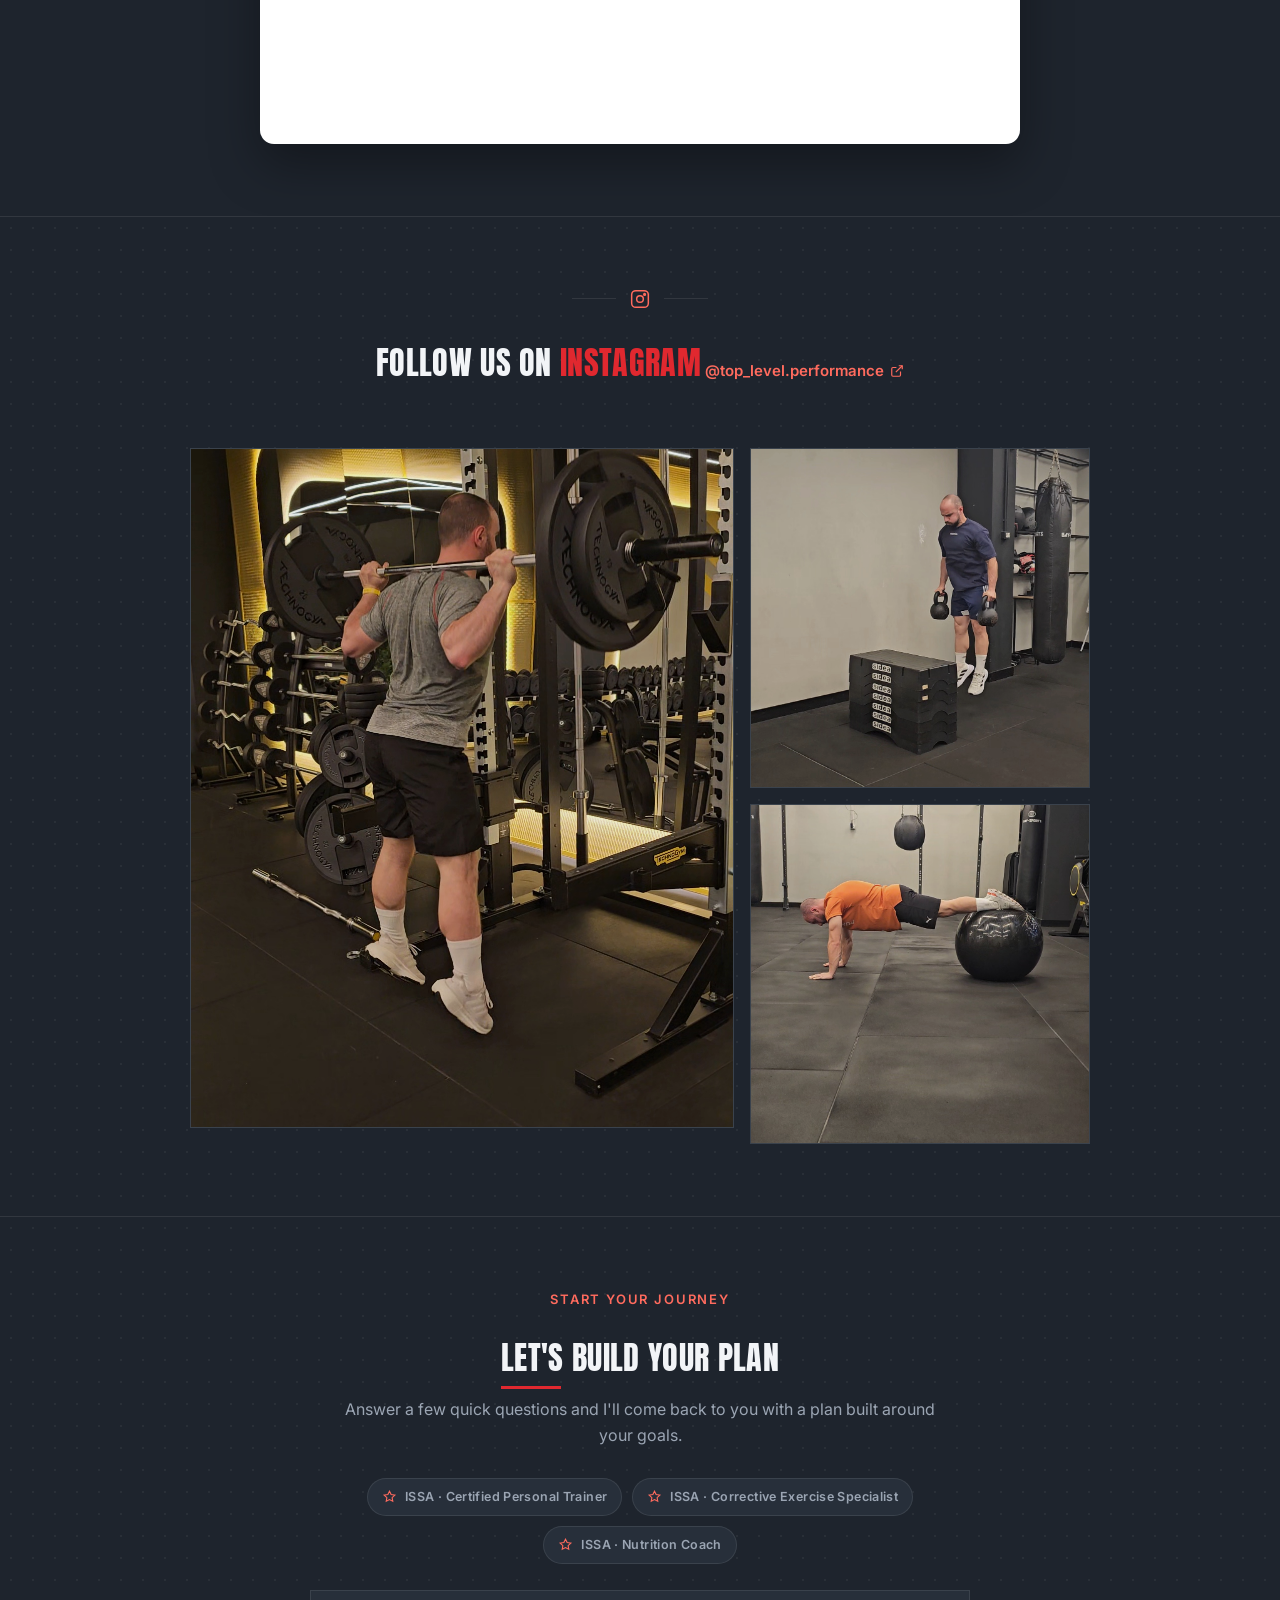
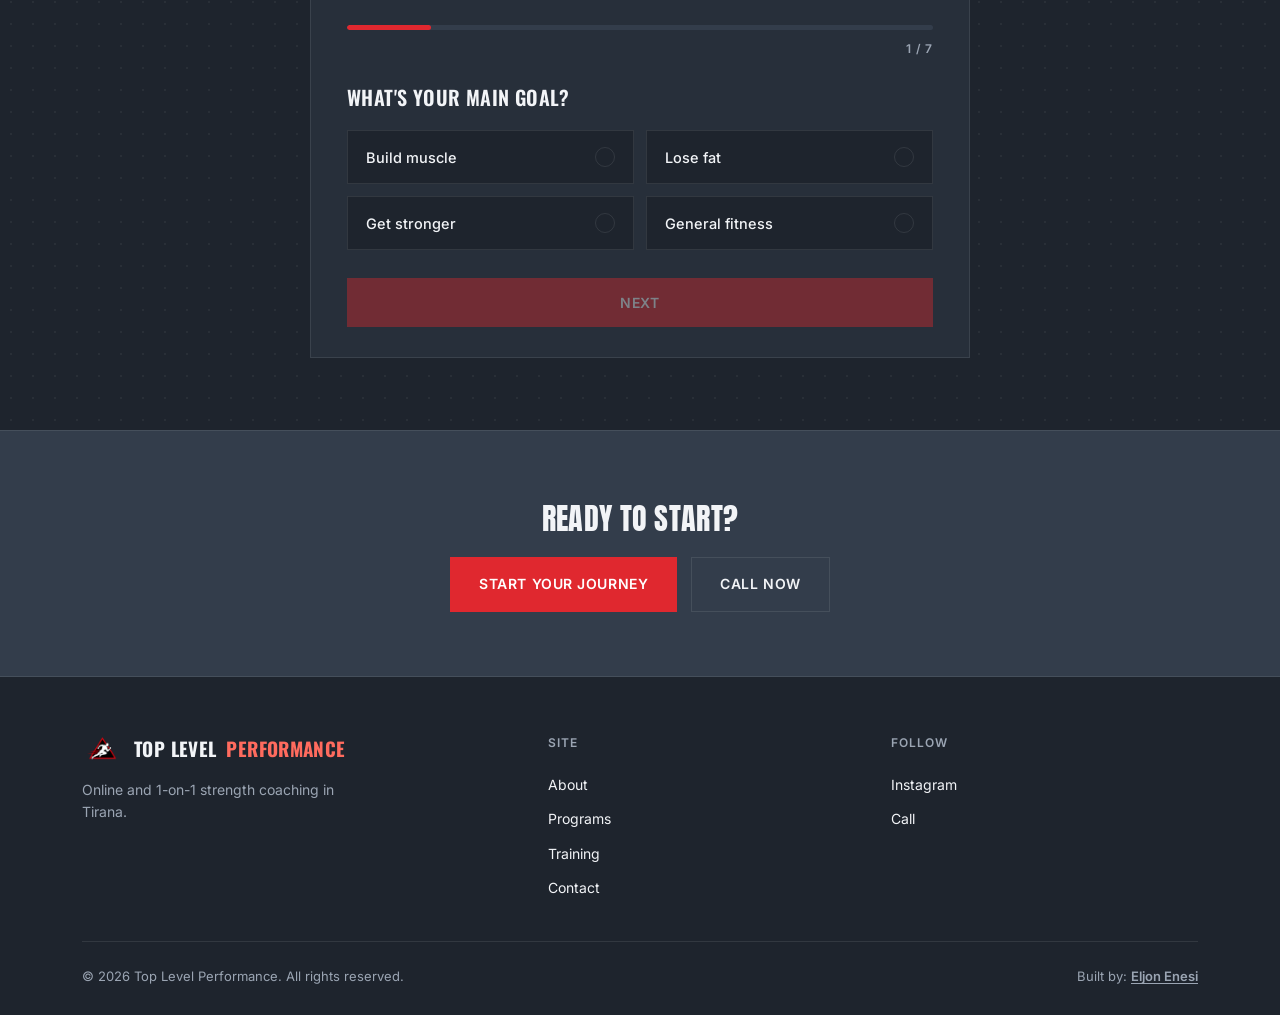
==== commit 43dcf65f: "Hero CTA to questionnaire, GA4 funnel events, ISSA badges, mobile hero fix, OG image" ====
--- a/index.html
+++ b/index.html
@@ -9,14 +9,14 @@
   <meta property="og:url" content="https://eljonenesi123.github.io/TopLevelPerformance/">
   <meta property="og:title" content="Top Level Performance | Online & 1-on-1 Coaching — Tirana">
   <meta property="og:description" content="Strength and conditioning coaching in Tirana, Albania. Online program from €25/month or 1-on-1 sessions in person.">
-  <meta property="og:image" content="https://eljonenesi123.github.io/TopLevelPerformance/assets/jearti1.jpg">
+  <meta property="og:image" content="https://eljonenesi123.github.io/TopLevelPerformance/assets/og-image.jpg">
   <meta property="og:image:width" content="1200">
   <meta property="og:image:height" content="630">
   <meta property="og:site_name" content="Top Level Performance">
   <meta name="twitter:card" content="summary_large_image">
   <meta name="twitter:title" content="Top Level Performance | Online & 1-on-1 Coaching — Tirana">
   <meta name="twitter:description" content="Strength and conditioning coaching in Tirana, Albania. Online program from €25/month or 1-on-1 sessions in person.">
-  <meta name="twitter:image" content="https://eljonenesi123.github.io/TopLevelPerformance/assets/jearti1.jpg">
+  <meta name="twitter:image" content="https://eljonenesi123.github.io/TopLevelPerformance/assets/og-image.jpg">
   <link rel="icon" type="image/x-icon" href="assets/favicon.ico">
   <link rel="icon" type="image/png" sizes="32x32" href="assets/favicon-32.png">
   <link rel="icon" type="image/png" sizes="16x16" href="assets/favicon-16.png">
@@ -111,8 +111,8 @@
         <span data-i18n="hero_location">Based in Tirana, Albania</span>
       </div>
       <div class="hero-actions">
-        <a href="programs.html" class="btn-primary" data-i18n="btn_view_programs">View programs</a>
-        <a href="tel:+355685999779" class="btn-ghost" data-i18n="btn_call_now">Call now</a>
+        <a href="#start" class="btn-primary" data-i18n="btn_start_journey">Start your journey</a>
+        <a href="programs.html" class="btn-ghost" data-i18n="btn_view_programs">View programs</a>
       </div>
       <div class="hero-stats">
         <div>
@@ -228,6 +228,12 @@
       <p data-i18n="journey_p">Answer a few quick questions and I'll come back to you with a plan built around your goals.</p>
     </div>
 
+    <div class="journey-trust reveal">
+      <a href="about.html#certifications" class="trust-pill"><svg viewBox="0 0 24 24" fill="none" stroke="currentColor" stroke-width="1.8" width="15" height="15"><path d="M12 2l2.6 5.3 5.9.8-4.3 4.1 1 5.8-5.2-2.7-5.2 2.7 1-5.8-4.3-4.1 5.9-.8L12 2z"/></svg><span>ISSA · <span data-i18n="cert1_h3">Certified Personal Trainer</span></span></a>
+      <a href="about.html#certifications" class="trust-pill"><svg viewBox="0 0 24 24" fill="none" stroke="currentColor" stroke-width="1.8" width="15" height="15"><path d="M12 2l2.6 5.3 5.9.8-4.3 4.1 1 5.8-5.2-2.7-5.2 2.7 1-5.8-4.3-4.1 5.9-.8L12 2z"/></svg><span>ISSA · <span data-i18n="cert2_h3">Corrective Exercise Specialist</span></span></a>
+      <a href="about.html#certifications" class="trust-pill"><svg viewBox="0 0 24 24" fill="none" stroke="currentColor" stroke-width="1.8" width="15" height="15"><path d="M12 2l2.6 5.3 5.9.8-4.3 4.1 1 5.8-5.2-2.7-5.2 2.7 1-5.8-4.3-4.1 5.9-.8L12 2z"/></svg><span>ISSA · <span data-i18n="cert3_h3">Nutrition Coach</span></span></a>
+    </div>
+
     <div class="journey-card reveal">
       <div class="form-success" id="journey-success" data-i18n="journey_success">Got it — your answers are on the way to me. I'll reply within a day.</div>
       <div class="form-error" id="journey-error" data-i18n="journey_error">Something went wrong. Please try again, or message me on WhatsApp.</div>
@@ -346,7 +352,7 @@
   <div class="wrap">
     <h2 data-i18n="cta_ready">Ready to start?</h2>
     <div class="cta-actions">
-      <a href="programs.html" class="btn-primary" data-i18n="btn_view_programs">View programs</a>
+      <a href="#start" class="btn-primary" data-i18n="btn_start_journey">Start your journey</a>
       <a href="tel:+355685999779" class="btn-ghost" data-i18n="btn_call_now">Call now</a>
     </div>
   </div>
--- a/style.css
+++ b/style.css
@@ -10,7 +10,7 @@
 }
 *{margin:0;padding:0;box-sizing:border-box;}
 html{-webkit-text-size-adjust:100%;}
-html{overflow-x:hidden;}
+html{overflow-x:hidden;scroll-behavior:smooth;}
 body{
   background:var(--bg);
   color:var(--text);
@@ -514,6 +514,22 @@
 }
 .journey-head{margin-left:auto;margin-right:auto;text-align:center;}
 .journey-head .eyebrow{display:block;margin-bottom:8px;}
+.journey-trust{
+  display:flex;justify-content:center;flex-wrap:wrap;gap:10px;
+  max-width:660px;margin:-18px auto 26px;
+}
+.trust-pill{
+  display:inline-flex;align-items:center;gap:8px;
+  font-size:12.5px;font-weight:600;letter-spacing:.03em;color:var(--muted);
+  border:1px solid var(--line);background:var(--surface);
+  padding:8px 14px;border-radius:99px;transition:color .2s,border-color .2s;
+}
+.trust-pill svg{color:var(--blue-light);flex-shrink:0;}
+.trust-pill:hover{color:var(--text);border-color:var(--blue-light);}
+@media(max-width:560px){
+  .journey-trust{gap:8px;margin-top:-6px;}
+  .trust-pill{font-size:11.5px;padding:7px 11px;}
+}
 .journey-card{
   max-width:660px;margin:0 auto;background:var(--surface);
   border:1px solid var(--line);padding:34px 36px 30px;position:relative;
@@ -1349,4 +1365,14 @@
 
 
   .btn-primary,.btn-ghost{padding:13px 22px;font-size:13px;}
+}
+/* ===== MOBILE HERO FRAMING =====
+   On narrow screens, object-fit:cover crops the sides heavily.
+   These values shift the visible window toward the subject.
+   First number = horizontal (higher % = show more of the right side),
+   second = vertical (higher % = show lower part of the frame).
+   Tweak on a real phone until Jeart stays in frame. */
+@media(max-width:700px){
+  .hero-bg .hero-fallback{object-position:62% 20%;}
+  .hero-video{object-position:60% 30%;}
 }
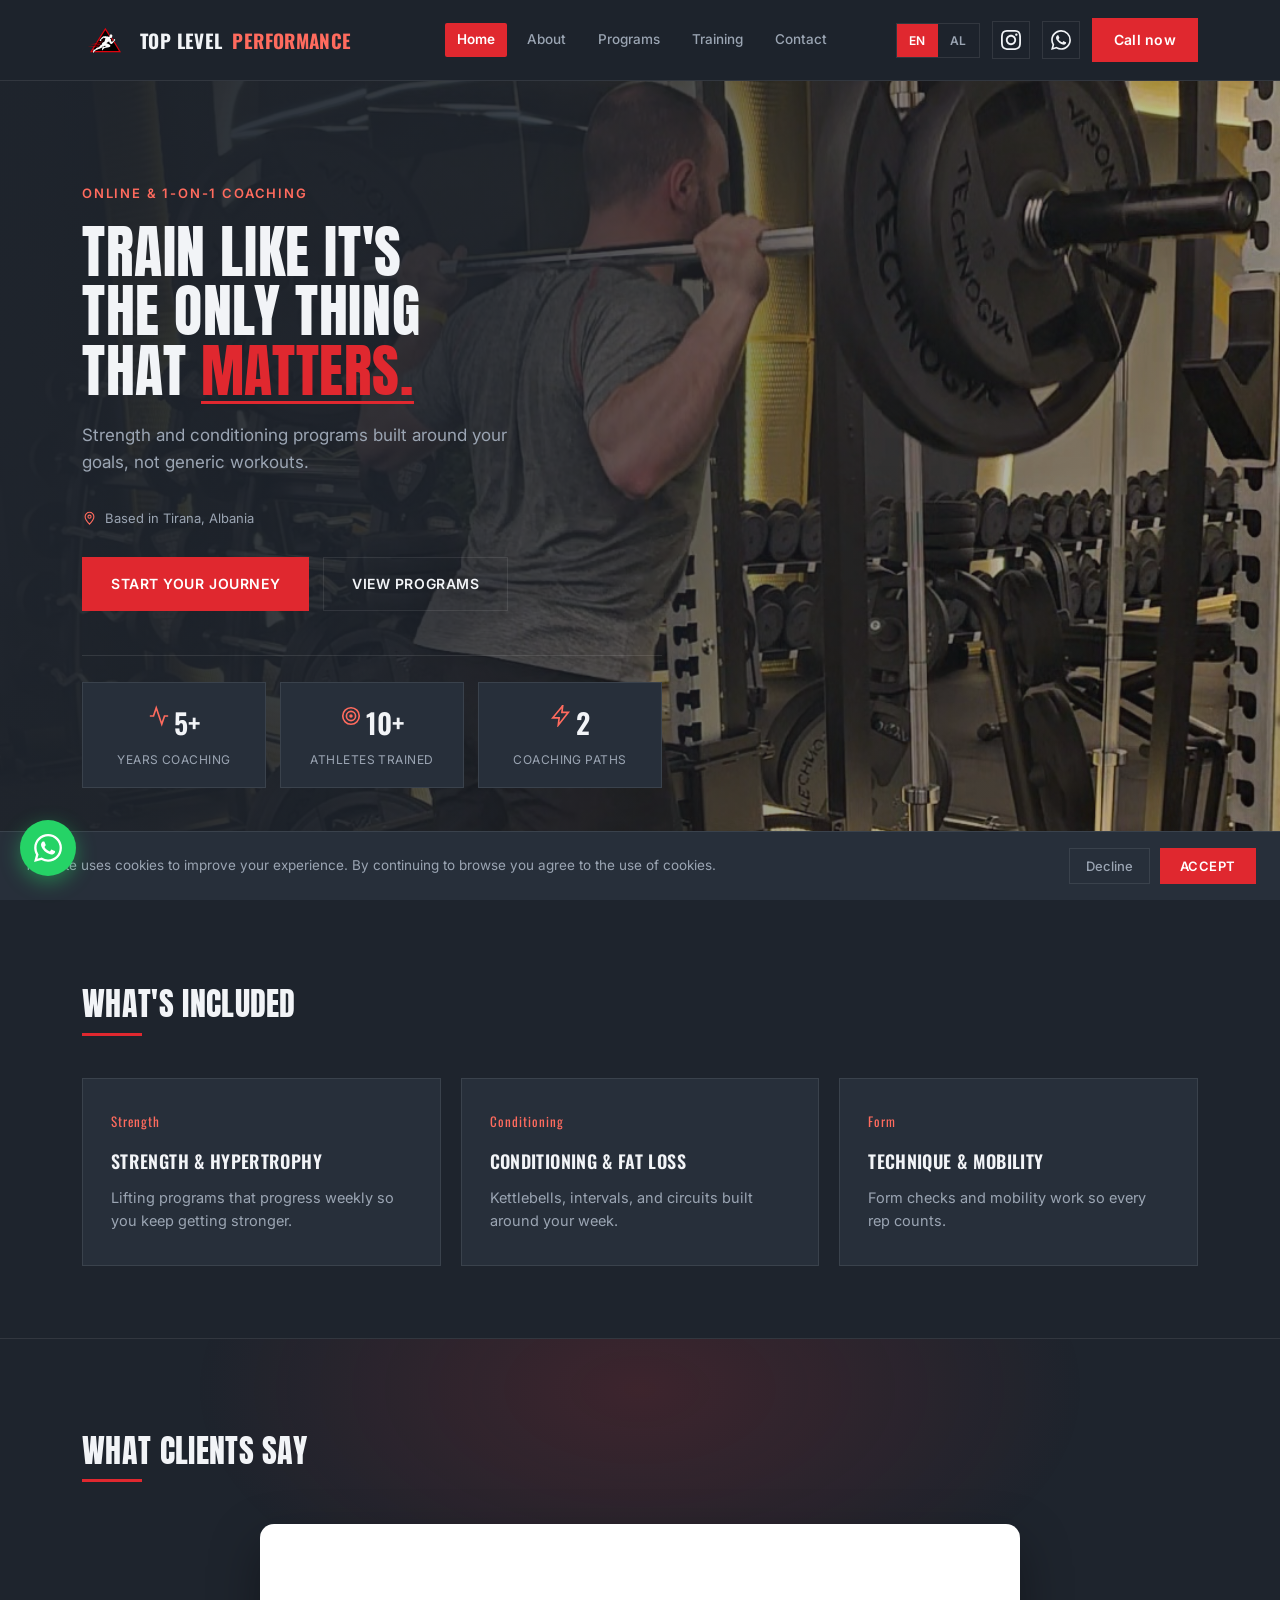
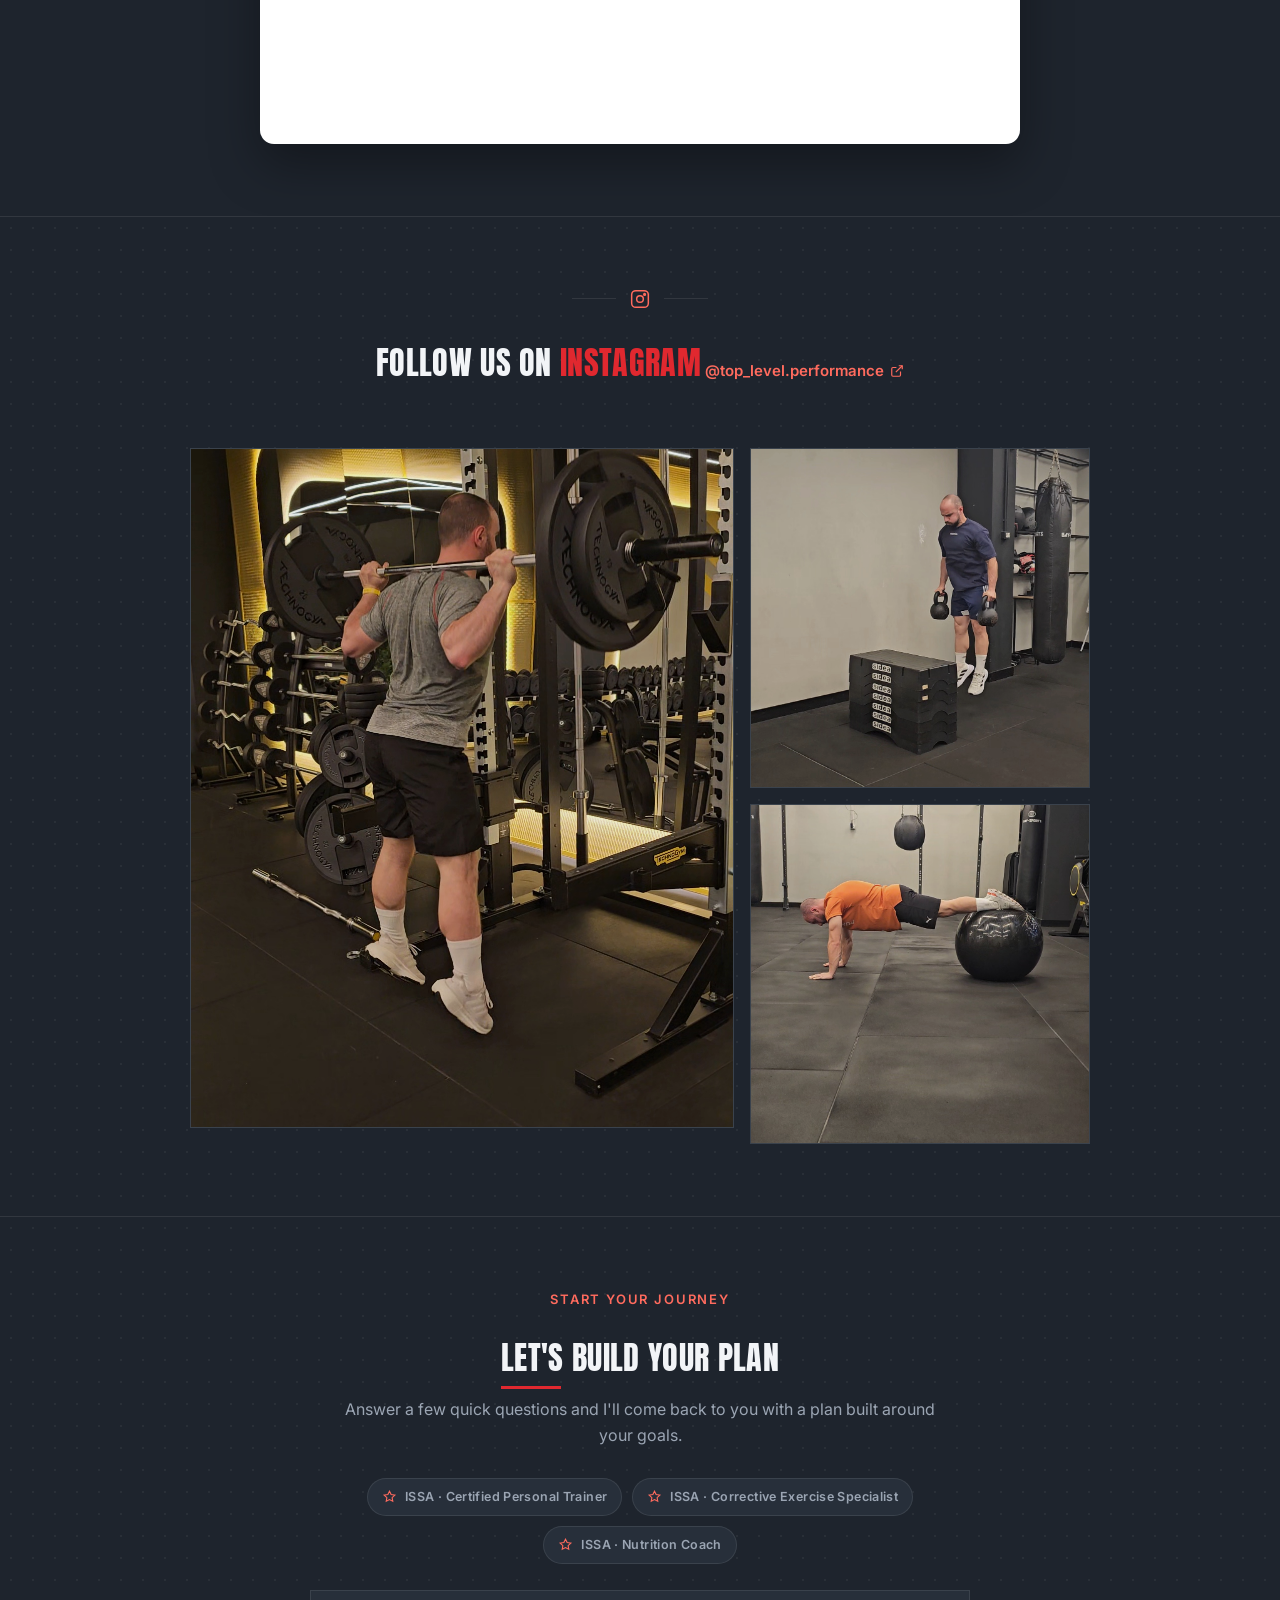
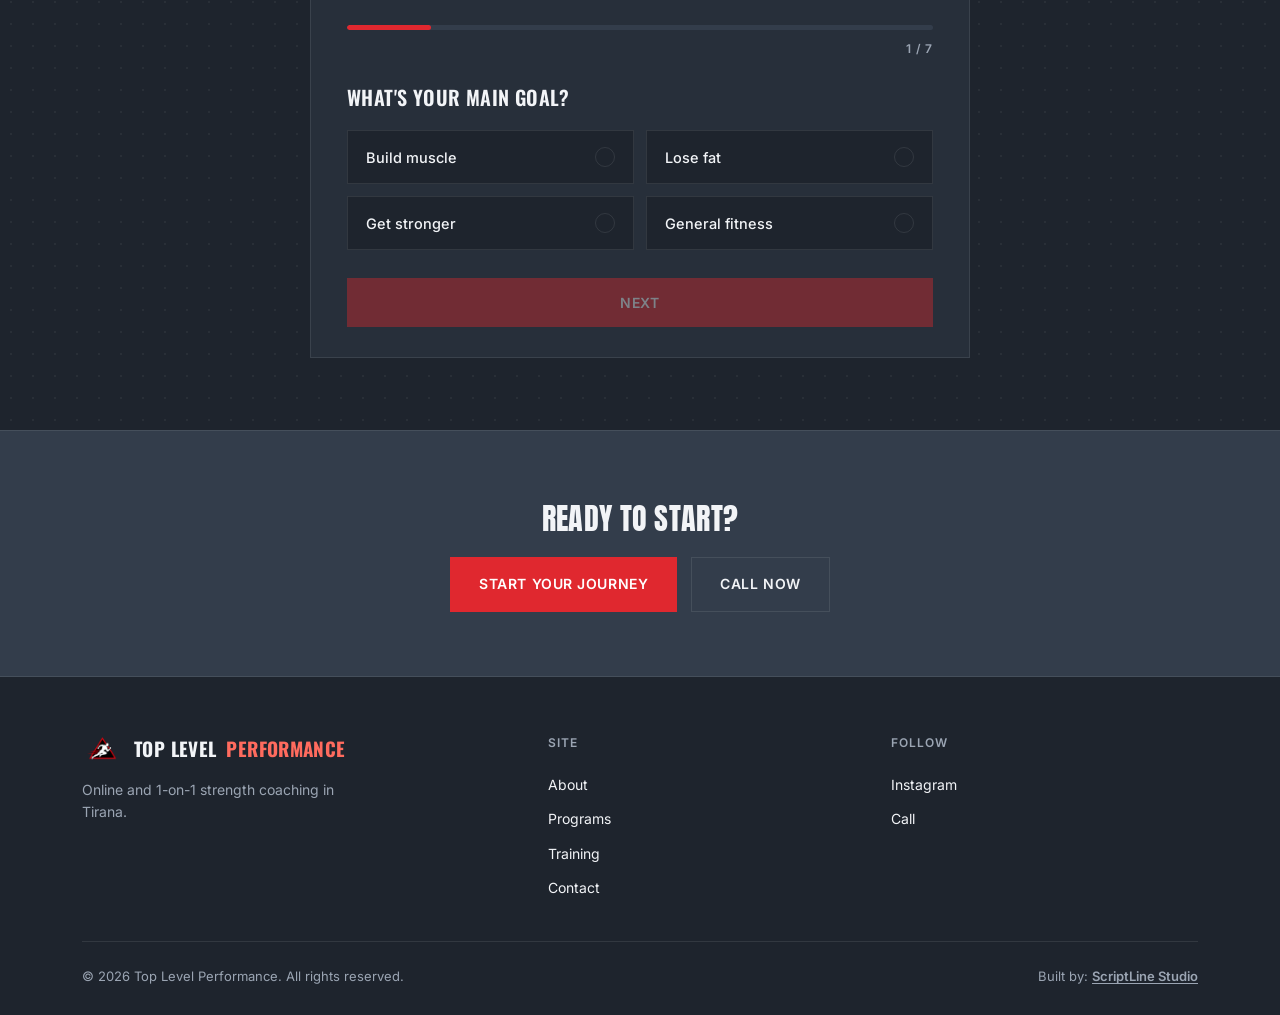
==== commit 2fa59ed5: "Update footer credit link to scriptlinestudio.com" ====
--- a/index.html
+++ b/index.html
@@ -6,22 +6,22 @@
 <meta name="theme-color" content="#1E242D">
   <meta name="description" content="Strength and conditioning coaching in Tirana, Albania. Online program from €25/month or 1-on-1 sessions in person.">
   <meta property="og:type" content="website">
-  <meta property="og:url" content="https://eljonenesi123.github.io/TopLevelPerformance/">
+  <meta property="og:url" content="https://top-levelperformance.com/">
   <meta property="og:title" content="Top Level Performance | Online & 1-on-1 Coaching — Tirana">
   <meta property="og:description" content="Strength and conditioning coaching in Tirana, Albania. Online program from €25/month or 1-on-1 sessions in person.">
-  <meta property="og:image" content="https://eljonenesi123.github.io/TopLevelPerformance/assets/og-image.jpg">
+  <meta property="og:image" content="https://top-levelperformance.com/assets/og-image.jpg">
   <meta property="og:image:width" content="1200">
   <meta property="og:image:height" content="630">
   <meta property="og:site_name" content="Top Level Performance">
   <meta name="twitter:card" content="summary_large_image">
   <meta name="twitter:title" content="Top Level Performance | Online & 1-on-1 Coaching — Tirana">
   <meta name="twitter:description" content="Strength and conditioning coaching in Tirana, Albania. Online program from €25/month or 1-on-1 sessions in person.">
-  <meta name="twitter:image" content="https://eljonenesi123.github.io/TopLevelPerformance/assets/og-image.jpg">
+  <meta name="twitter:image" content="https://top-levelperformance.com/assets/og-image.jpg">
   <link rel="icon" type="image/x-icon" href="assets/favicon.ico">
   <link rel="icon" type="image/png" sizes="32x32" href="assets/favicon-32.png">
   <link rel="icon" type="image/png" sizes="16x16" href="assets/favicon-16.png">
   <link rel="apple-touch-icon" sizes="180x180" href="assets/favicon-180.png">
-<link rel="canonical" href="https://eljonenesi123.github.io/TopLevelPerformance/">
+<link rel="canonical" href="https://top-levelperformance.com/">
 <title>Top Level Performance | Online & 1-on-1 Coaching</title>
 <link rel="preconnect" href="https://fonts.googleapis.com">
 <link rel="preconnect" href="https://fonts.gstatic.com" crossorigin>
@@ -32,8 +32,8 @@
   "@context": "https://schema.org",
   "@type": "ProfessionalService",
   "name": "Top Level Performance",
-  "image": "https://eljonenesi123.github.io/TopLevelPerformance/assets/logo.png",
-  "url": "https://eljonenesi123.github.io/TopLevelPerformance/",
+  "image": "https://top-levelperformance.com/assets/logo.png",
+  "url": "https://top-levelperformance.com/",
   "telephone": "+355685999779",
   "priceRange": "€€",
   "address": {
@@ -268,7 +268,8 @@
             <div class="journey-options" data-target="jf-format">
               <button type="button" class="journey-option" data-value="Online coaching"><span class="jo-label" data-i18n="journey_format_online">Online coaching</span><span class="jo-check"><svg viewBox="0 0 24 24" fill="none" stroke="#fff" stroke-width="3" width="12" height="12"><path d="M20 6L9 17l-5-5" stroke-linecap="round" stroke-linejoin="round"/></svg></span></button>
               <button type="button" class="journey-option" data-value="1-on-1 in person"><span class="jo-label" data-i18n="journey_format_1on1">1-on-1 in person</span><span class="jo-check"><svg viewBox="0 0 24 24" fill="none" stroke="#fff" stroke-width="3" width="12" height="12"><path d="M20 6L9 17l-5-5" stroke-linecap="round" stroke-linejoin="round"/></svg></span></button>
-              <button type="button" class="journey-option journey-option-wide" data-value="Not sure yet"><span class="jo-label" data-i18n="journey_format_unsure">Not sure yet</span><span class="jo-check"><svg viewBox="0 0 24 24" fill="none" stroke="#fff" stroke-width="3" width="12" height="12"><path d="M20 6L9 17l-5-5" stroke-linecap="round" stroke-linejoin="round"/></svg></span></button>
+              <button type="button" class="journey-option" data-value="Professional athlete"><span class="jo-label" data-i18n="journey_format_pro">Professional athlete</span><span class="jo-check"><svg viewBox="0 0 24 24" fill="none" stroke="#fff" stroke-width="3" width="12" height="12"><path d="M20 6L9 17l-5-5" stroke-linecap="round" stroke-linejoin="round"/></svg></span></button>
+              <button type="button" class="journey-option" data-value="Not sure yet"><span class="jo-label" data-i18n="journey_format_unsure">Not sure yet</span><span class="jo-check"><svg viewBox="0 0 24 24" fill="none" stroke="#fff" stroke-width="3" width="12" height="12"><path d="M20 6L9 17l-5-5" stroke-linecap="round" stroke-linejoin="round"/></svg></span></button>
             </div>
           </div>
 
@@ -380,7 +381,7 @@
     </div>
     <div class="footer-bottom">
       <span>© <span id="copyright-year">2026</span> Top Level Performance. All rights reserved.</span>
-      <span class="footer-credit">Built by: <a href="https://www.linkedin.com/in/eljonenesi/" target="_blank" rel="noopener">Eljon Enesi</a></span>
+      <span class="footer-credit">Built by: <a href="https://scriptlinestudio.com" target="_blank" rel="noopener">ScriptLine Studio</a></span>
     </div>
   </div>
 </footer>
--- a/style.css
+++ b/style.css
@@ -472,7 +472,9 @@
 .contact-grid{display:grid;grid-template-columns:1fr 1fr;gap:48px;}
 .contact-info h3{font-size:20px;margin-bottom:14px;}
 .contact-info p{color:var(--muted);font-size:15px;margin-bottom:28px;max-width:420px;}
-.contact-detail{display:flex;align-items:flex-start;gap:14px;padding:16px 0;border-top:1px solid var(--line);}
+.contact-detail{display:flex;align-items:flex-start;gap:14px;padding:16px 0;border-top:1px solid var(--line);transition:padding-left .2s ease;}
+a.contact-detail:hover{padding-left:6px;}
+a.contact-detail:hover .icon{border-color:var(--blue);color:var(--blue);}
 .contact-detail:last-of-type{border-bottom:1px solid var(--line);}
 .contact-detail .icon{
   width:36px;height:36px;flex-shrink:0;background:var(--surface);border:1px solid var(--line);
@@ -1315,7 +1317,9 @@
   .programs-grid{grid-template-columns:1fr;}
   .action-grid{grid-template-columns:1fr;}
   .process-list{grid-template-columns:1fr 1fr;}
-  .contact-grid{grid-template-columns:1fr;gap:32px;}
+  .contact-grid{display:flex;flex-direction:column;gap:32px;}
+  .contact-grid > .reveal{order:1;}
+  .contact-grid > .contact-info{order:2;}
   .form-row{grid-template-columns:1fr;}
   .footer-top{grid-template-columns:1fr 1fr;}
 
@@ -1375,4 +1379,139 @@
 @media(max-width:700px){
   .hero-bg .hero-fallback{object-position:62% 20%;}
   .hero-video{object-position:60% 30%;}
+}
+
+/* ===== CONTACT PAGE (full rework) ===== */
+
+/* Photo hero */
+.contact-hero{position:relative;padding:120px 0 100px;overflow:hidden;border-bottom:1px solid var(--line);}
+.contact-hero-bg{position:absolute;inset:0;z-index:0;}
+.contact-hero-img{width:100%;height:100%;object-fit:cover;object-position:center 30%;filter:grayscale(0.25) contrast(1.05);}
+.contact-hero-bg::after{
+  content:"";position:absolute;inset:0;
+  background:linear-gradient(180deg, rgba(30,36,45,0.75) 0%, rgba(30,36,45,0.88) 60%, rgba(30,36,45,0.95) 100%);
+}
+.contact-hero-inner{position:relative;z-index:1;max-width:760px;}
+.contact-hero-inner .eyebrow{display:block;margin-bottom:14px;}
+.contact-hero-inner h1{font-size:56px;line-height:1.05;margin-bottom:18px;}
+.contact-hero-inner > p{color:var(--muted);font-size:17px;max-width:520px;margin-bottom:28px;}
+.contact-hero-badges{display:flex;flex-wrap:wrap;gap:10px;}
+.hero-badge{
+  display:inline-flex;align-items:center;gap:7px;
+  font-size:12.5px;font-weight:600;letter-spacing:.03em;color:var(--text);
+  background:rgba(30,36,45,0.7);backdrop-filter:blur(6px);
+  border:1px solid var(--line);padding:8px 14px;border-radius:99px;
+}
+.hero-badge svg{color:var(--blue-light);flex-shrink:0;}
+
+/* Quick action cards */
+.quick-actions-section{padding-top:60px;padding-bottom:20px;}
+.quick-actions{display:grid;grid-template-columns:1fr 1fr;gap:18px;max-width:900px;margin:0 auto;}
+.quick-action{
+  display:flex;align-items:center;gap:18px;padding:22px 24px;
+  background:var(--surface);border:1px solid var(--line);color:var(--text);
+  transition:border-color .2s,transform .15s,background .2s;
+  position:relative;overflow:hidden;
+}
+.quick-action:hover{border-color:var(--blue);background:var(--surface-2);}
+.quick-action:hover .qa-arrow{transform:translateX(4px);color:var(--blue);}
+.qa-icon{
+  width:52px;height:52px;flex-shrink:0;
+  background:rgba(224,40,47,0.12);color:var(--blue);
+  display:grid;place-items:center;border-radius:2px;
+}
+.qa-icon-wa{background:rgba(37,211,102,0.15);color:#25D366;}
+.qa-body{flex:1;min-width:0;}
+.qa-label{font-size:12px;color:var(--muted);letter-spacing:.06em;text-transform:uppercase;font-weight:600;margin-bottom:4px;}
+.qa-value{font-size:17px;font-weight:600;margin-bottom:3px;white-space:nowrap;overflow:hidden;text-overflow:ellipsis;}
+.qa-note{font-size:12.5px;color:var(--muted);}
+.qa-arrow{color:var(--muted);flex-shrink:0;transition:transform .2s,color .2s;}
+
+/* Form section + divider */
+.section-form{padding-top:40px;}
+.form-divider{
+  text-align:center;position:relative;margin:0 auto 40px;max-width:700px;
+}
+.form-divider::before, .form-divider::after{
+  content:"";position:absolute;top:50%;width:calc(50% - 90px);height:1px;background:var(--line);
+}
+.form-divider::before{left:0;}
+.form-divider::after{right:0;}
+.form-divider span{
+  display:inline-block;padding:0 18px;color:var(--muted);
+  font-size:13px;letter-spacing:.08em;text-transform:uppercase;font-weight:600;
+}
+.contact-form-wrap{
+  max-width:700px;margin:0 auto;background:var(--surface);
+  border:1px solid var(--line);padding:36px 40px;
+}
+
+/* Program card selector (mirrors the questionnaire style) */
+.program-cards{display:grid;grid-template-columns:1fr 1fr;gap:12px;margin-top:4px;}
+.program-card{
+  display:flex;flex-direction:column;align-items:flex-start;gap:2px;text-align:left;
+  background:var(--bg);border:1px solid var(--line);color:var(--text);
+  padding:16px 18px 18px;font-family:'Inter',sans-serif;cursor:pointer;
+  position:relative;transition:border-color .2s,background .2s,transform .1s;
+}
+.program-card:hover{border-color:var(--blue-light);}
+.program-card:active{transform:scale(.98);}
+.program-card.selected{border-color:var(--blue);background:rgba(224,40,47,0.10);}
+.pc-title{font-size:14.5px;font-weight:600;line-height:1.2;}
+.pc-price{font-size:12.5px;color:var(--muted);margin-top:3px;}
+.pc-check{
+  position:absolute;top:12px;right:12px;
+  width:20px;height:20px;border-radius:50%;border:1.5px solid var(--line);
+  display:grid;place-items:center;transition:background .2s,border-color .2s;
+}
+.program-card.selected .pc-check{background:var(--blue);border-color:var(--blue);}
+.pc-check svg{opacity:0;transition:opacity .2s;}
+.program-card.selected .pc-check svg{opacity:1;}
+
+/* Info strip */
+.section-info-strip{padding-top:20px;padding-bottom:60px;}
+.info-strip{
+  display:flex;flex-wrap:wrap;justify-content:center;gap:12px;
+  max-width:900px;margin:0 auto;
+}
+.info-pill{
+  display:inline-flex;align-items:center;gap:10px;
+  background:var(--surface);border:1px solid var(--line);
+  padding:11px 18px;font-size:13.5px;color:var(--text);
+  transition:border-color .2s,color .2s;
+}
+a.info-pill:hover{border-color:var(--blue);color:var(--blue);}
+.info-pill svg{color:var(--blue-light);flex-shrink:0;}
+.info-pill-static{cursor:default;}
+
+/* Full-width map */
+.contact-map-wide{position:relative;border-top:1px solid var(--line);}
+.contact-map-wide iframe{display:block;filter:grayscale(0.2) contrast(1.05);}
+.map-open-btn{
+  position:absolute;bottom:20px;right:20px;z-index:2;
+  background:var(--blue);color:#fff;padding:11px 20px;
+  font-family:'Oswald',sans-serif;font-size:13px;font-weight:600;
+  letter-spacing:.08em;text-transform:uppercase;
+  border:1px solid var(--blue);transition:background .2s;
+  box-shadow:0 4px 14px rgba(0,0,0,0.35);
+}
+.map-open-btn:hover{background:#c02026;}
+
+/* Mobile */
+@media(max-width:820px){
+  .contact-hero{padding:80px 0 60px;}
+  .contact-hero-inner h1{font-size:38px;}
+  .contact-hero-inner > p{font-size:15px;}
+  .quick-actions{grid-template-columns:1fr;gap:12px;}
+  .contact-form-wrap{padding:26px 20px;}
+  .program-cards{grid-template-columns:1fr;gap:10px;}
+  .form-divider::before, .form-divider::after{width:calc(50% - 80px);}
+  .contact-map-wide iframe{height:280px;}
+  .map-open-btn{bottom:14px;right:14px;padding:9px 16px;font-size:12px;}
+}
+@media(max-width:480px){
+  .contact-hero-inner h1{font-size:30px;}
+  .hero-badge{font-size:11.5px;padding:6px 11px;}
+  .info-strip{flex-direction:column;align-items:stretch;}
+  .info-pill{justify-content:flex-start;}
 }
